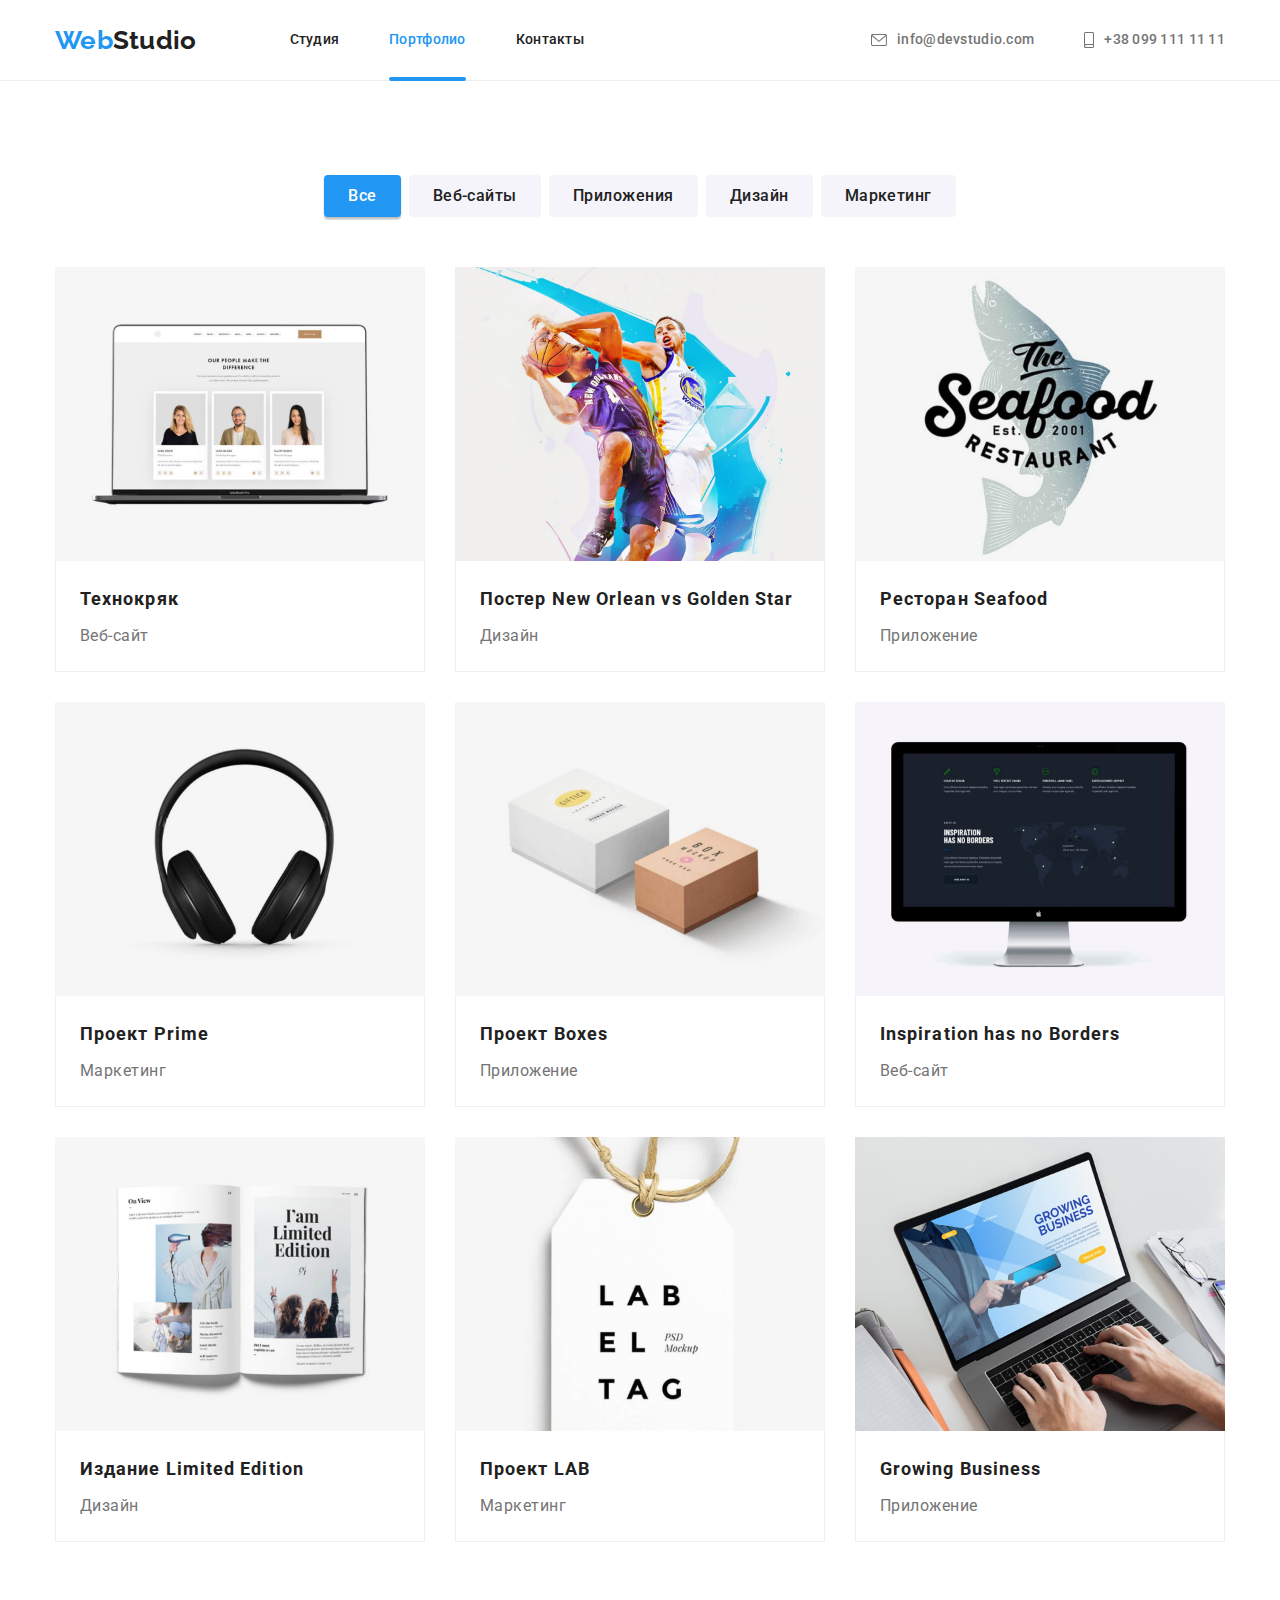
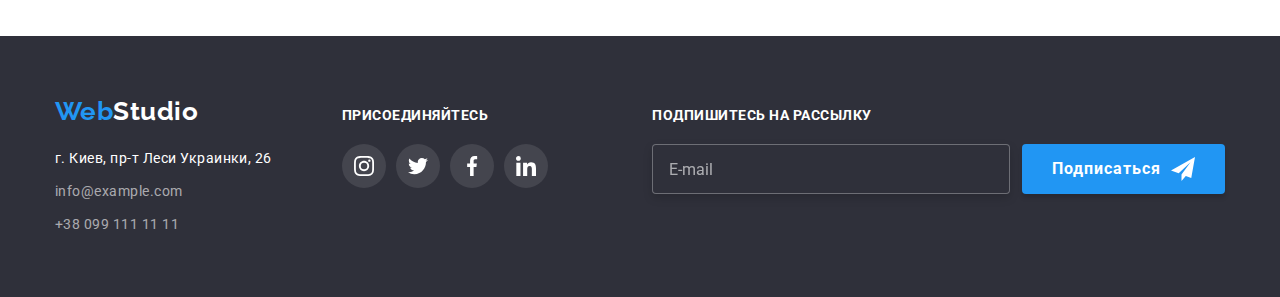
==== portfolio.html @ 2c654b38 "Initial commit" ====
<!DOCTYPE html>
<html lang="ru">

<head>
    <meta charset="UTF-8">
    <meta http-equiv="X-UA-Compatible" content="IE=edge">
    <meta name="viewport" content="width=device-width, initial-scale=1.0">
    <title>Портфолио</title>
    <link
        href="https://fonts.googleapis.com/css2?family=Raleway:wght@700&family=Roboto:wght@400;500;700;900&display=swap"
        rel="stylesheet">
    <link rel="stylesheet"
        href="https://cdnjs.cloudflare.com/ajax/libs/modern-normalize/1.1.0/modern-normalize.min.css">
    <link rel="stylesheet" href="./css/main.min.css" />
</head>

<body>

    <!-- HEADER -->

    <header class="page-header">
        <div class="container page-header__container">
            <nav class="main-nav">
                <a class="main-logo" href="./index.html"><span class="main-logo__web">Web</span>Studio</a>
                <ul class="main-nav__list">
                    <li class="main-nav__item"><a class="main-nav__link" href="./index.html">Студия</a></li>
                    <li class="main-nav__item"><a class="main-nav__link main-nav__link--current"
                            href="./portfolio.html">Портфолио</a></li>
                    <li class="main-nav__item"><a class="main-nav__link" href="">Контакты</a></li>
                </ul>
            </nav>
            <ul class="page-header__contact-list">
                <li class="page-header__contact-item"><a class="page-header__contact" href="mailto:info@devstudio.com">
                        <svg class="page-header__contact-icon" width="16" height="12">
                            <use href="./images/sprite.svg#icon-envelope"></use>

                        </svg>info@devstudio.com</a></li>
                <li class="page-header__contact-item"><a class="page-header__contact" href="tel:+380991111111">
                        <svg class="page-header__contact-icon" width="10" height="16">
                            <use href="./images/sprite.svg#icon-smartphone"></use>

                        </svg>+38 099 111 11 11</a></li>
            </ul>
        </div>
    </header>

    <!-- MAIN -->

    <main>

        <!-- SECTION PROJECTS -->

        <section class="section-projects">
            <div class="container">
                <h1 class="section-projects__title visually-hidden">Проекты</h1>
                <ul class="section-projects__filter">
                    <li class="section-projects__filter-item"><button class="button__filter button__filter--active"
                            type="button">Все</button></li>
                    <li class="section-projects__filter-item"><button class="button__filter"
                            type="button">Веб-сайты</button></li>
                    <li class="section-projects__filter-item"><button class="button__filter"
                            type="button">Приложения</button></li>
                    <li class="section-projects__filter-item"><button class="button__filter"
                            type="button">Дизайн</button></li>
                    <li class="section-projects__filter-item"><button class="button__filter"
                            type="button">Маркетинг</button></li>
                </ul>

                <ul class="section-projects__list">
                    <li class="section-projects__item">
                        <a class="section-projects__link" href="">
                            <div class="section-projects__image">
                                <img src="./images/poster1.jpg" alt="Технокряк" width="370">
                                <p class="section-projects__overlay">Ресурс предлагает комплексные предложения с разным
                                    уровнем
                                    функционала и
                                    сервисов.
                                    Все это позволит посетителю получить исчерпывающие сведения о компании или частном
                                    лице.
                                </p>
                            </div>
                            <div class="section-projects__product">
                                <h2 class="section-projects__subtitle">Технокряк</h2>
                                <p class="section-projects__text">Веб-сайт</p>
                            </div>
                        </a>

                    </li>
                    <li class="section-projects__item">
                        <a href="" class="section-projects__link">
                            <div class="section-projects__image">
                                <img src="./images/poster2.jpg" alt="Постер New Orlean vs Golden Star" width="370">
                                <p class="section-projects__overlay">Ресурс предлагает комплексные предложения с разным
                                    уровнем
                                    функционала и сервисов.
                                    Все это позволит посетителю получить исчерпывающие сведения о компании или частном
                                    лице.
                                </p>
                            </div>

                            <div class="section-projects__product">
                                <h2 class="section-projects__subtitle">Постер New Orlean vs Golden Star</h2>
                                <p class="section-projects__text">Дизайн</p>
                            </div>
                        </a>
                    </li>

                    <li class="section-projects__item">
                        <a href="" class="section-projects__link">
                            <div class="section-projects__image">
                                <img src="./images/poster3.jpg" alt="Ресторан Seafood" width="370">
                                <p class="section-projects__overlay">Ресурс предлагает комплексные предложения с разным
                                    уровнем
                                    функционала и
                                    сервисов.
                                    Все это позволит посетителю получить исчерпывающие сведения о компании или частном
                                    лице.
                                </p>
                            </div>
                            <div class="section-projects__product">
                                <h2 class="section-projects__subtitle">Ресторан Seafood</h2>
                                <p class="section-projects__text">Приложение</p>
                            </div>
                        </a>
                    </li>

                    <li class="section-projects__item">
                        <a href="" class="section-projects__link">
                            <div class="section-projects__image">
                                <img src="./images/poster4.jpg" alt="Проект Prime" width="370">
                                <p class="section-projects__overlay">Ресурс предлагает комплексные предложения с разным
                                    уровнем
                                    функционала и сервисов.
                                    Все это позволит посетителю получить исчерпывающие сведения о компании или частном
                                    лице.
                                </p>
                            </div>
                            <div class="section-projects__product">
                                <h2 class="section-projects__subtitle">Проект Prime</h2>
                                <p class="section-projects__text">Маркетинг</p>
                            </div>
                        </a>
                    </li>

                    <li class="section-projects__item">
                        <a href="" class="section-projects__link">
                            <div class="section-projects__image">
                                <img src="./images/poster5.jpg" alt="Проект Boxes" width="370">
                                <p class="section-projects__overlay">Ресурс предлагает комплексные предложения с разным
                                    уровнем
                                    функционала и сервисов.
                                    Все это позволит посетителю получить исчерпывающие сведения о компании или частном
                                    лице.
                                </p>
                            </div>
                            <div class="section-projects__product">
                                <h2 class="section-projects__subtitle">Проект Boxes</h2>
                                <p class="section-projects__text">Приложение</p>
                            </div>
                        </a>
                    </li>

                    <li class="section-projects__item">
                        <a href="" class="section-projects__link">
                            <div class="section-projects__image">
                                <img src="./images/poster6.jpg" alt="Inspiration has no Borders" width="370">
                                <p class="section-projects__overlay">Ресурс предлагает комплексные предложения с разным
                                    уровнем
                                    функционала и сервисов.
                                    Все это позволит посетителю получить исчерпывающие сведения о компании или частном
                                    лице.
                                </p>
                            </div>
                            <div class="section-projects__product">
                                <h2 class="section-projects__subtitle">Inspiration has no Borders</h2>
                                <p class="section-projects__text">Веб-сайт</p>
                            </div>
                        </a>
                    </li>

                    <li class="section-projects__item">
                        <a href="" class="section-projects__link">
                            <div class="section-projects__image">
                                <img src="./images/poster7.jpg" alt="Издание Limited Edition" width="370">
                                <p class="section-projects__overlay">Ресурс предлагает комплексные предложения с разным
                                    уровнем
                                    функционала и сервисов.
                                    Все это позволит посетителю получить исчерпывающие сведения о компании или частном
                                    лице.
                                </p>
                            </div>
                            <div class="section-projects__product">
                                <h2 class="section-projects__subtitle">Издание Limited Edition</h2>
                                <p class="section-projects__text">Дизайн</p>
                            </div>
                        </a>
                    </li>

                    <li class="section-projects__item">
                        <a href="" class="section-projects__link">
                            <div class="section-projects__image">
                                <img src="./images/poster8.jpg" alt="Проект LAB" width="370">
                                <p class="section-projects__overlay">Ресурс предлагает комплексные предложения с разным
                                    уровнем
                                    функционала и сервисов.
                                    Все это позволит посетителю получить исчерпывающие сведения о компании или частном
                                    лице.
                                </p>
                            </div>
                            <div class="section-projects__product">
                                <h2 class="section-projects__subtitle">Проект LAB</h2>
                                <p class="section-projects__text">Маркетинг</p>
                            </div>
                        </a>
                    </li>

                    <li class="section-projects__item">
                        <a href="" class="section-projects__link">
                            <div class="section-projects__image">
                                <img src="./images/poster9.jpg" alt="Growing Business" width="370">
                                <p class="section-projects__overlay">Ресурс предлагает комплексные предложения с разным
                                    уровнем
                                    функционала и сервисов.
                                    Все это позволит посетителю получить исчерпывающие сведения о компании или частном
                                    лице.
                                </p>
                            </div>
                            <div class="section-projects__product">
                                <h2 class="section-projects__subtitle">Growing Business</h2>
                                <p class="section-projects__text">Приложение</p>
                            </div>
                        </a>
                    </li>
                </ul>
            </div>
        </section>

    </main>

    <!-- footer -->

    <footer class="footer">
        <div class="container footer__container">
            <div class="footer__contact-group">
                <a class="main-logo main-logo--inverse" href="./index.html"><span
                        class="main-logo__web">Web</span>Studio</a>
                <address class="footer__contact-list">
                    <ul>
                        <li class="footer__contact-item"><a class="footer__address" href="https://bit.ly/3pXMvUd"
                                target="_blank" rel="noopener noreferrer">г. Киев,
                                пр-т Леси Украинки, 26</a></li>
                        <li class="footer__contact-item"><a class="footer__contact"
                                href="mailto:info@example.com">info@example.com</a> </li>
                        <li class="footer__contact-item"><a class="footer__contact" href="tel:+380991111111">+38 099 111
                                11 11</a></li>
                    </ul>
                </address>
            </div>

            <div class="social-group">
                <h3 class="social-group__title">присоединяйтесь</h3>
                <ul class="social-group__list">
                    <li class="social-group__item"><a class="social-group__link" href="">
                            <svg class="social-group__icon">
                                <use href="./images/sprite.svg#icon-instagram"></use>

                            </svg>
                        </a></li>
                    <li class="social-group__item"><a class="social-group__link" href="">
                            <svg class="social-group__icon">
                                <use href="./images/sprite.svg#icon-twitter"></use>

                            </svg>
                        </a></li>
                    <li class="social-group__item"><a class="social-group__link" href="">
                            <svg class="social-group__icon">
                                <use href="./images/sprite.svg#icon-facebook"></use>

                            </svg>
                        </a></li>
                    <li class="social-group__item"><a class="social-group__link" href="">
                            <svg class="social-group__icon">
                                <use href="./images/sprite.svg#icon-linkedin"></use>

                            </svg>
                        </a></li>
                </ul>
            </div>
            <div>
                <h2 class="footer-form__email-label">Подпишитесь на рассылку</h2>
                <form class="footer-form">

                    <label class="footer-form__email">

                        <input class="footer-form__input" type="email" name="footer-email" placeholder="E-mail">
                    </label>

                    <button class="button button__footer" type="submit">
                        Подписаться
                        <svg class="button__icon" width="24px" height="24px">
                            <use href="./images/sprite.svg#icon-send"></use>

                        </svg>
                    </button>

                </form>
            </div>
        </div>
    </footer>



</body>

</html>
---- css/main.min.css ----
:root{--primary-text-color: #757575;--title-text-color: #212121;--accent-color: #2196f3;--primary-white-color: #ffffff;--secondary-bg: #f5f4fa;--footer-bg: #2f303a;--icons-color: #afb1b8}.visually-hidden{position:absolute;width:1px;height:1px;margin:-1px;border:0;padding:0;white-space:nowrap;-webkit-clip-path:inset(100%);clip-path:inset(100%);clip:rect(0 0 0 0);overflow:hidden}html{-webkit-box-sizing:border-box;box-sizing:border-box}*,*::before,*::after{-webkit-box-sizing:inherit;box-sizing:inherit}body{margin:0;font-family:Roboto,sans-serif;color:var(--primary-text-color);background-color:var(--primary-white-color);letter-spacing:.03em}.main-logo{color:var(--title-text-color);text-decoration:none;font-family:Raleway,sans-serif;font-weight:700;font-size:26px;line-height:1.19}.button{border-radius:4px;border-color:rgba(0,0,0,0);padding:10px 32px;min-width:200px;height:50px;-webkit-box-shadow:0px 4px 4px rgba(0,0,0,.15);box-shadow:0px 4px 4px rgba(0,0,0,.15);color:var(--primary-white-color);background-color:var(--accent-color);font-family:inherit;font-weight:700;font-size:16px;line-height:1.88;-webkit-box-align:center;-ms-flex-align:center;align-items:center;text-align:center;letter-spacing:.06em;cursor:pointer;-webkit-transition-property:background-color;transition-property:background-color;-webkit-transition-duration:250ms;transition-duration:250ms;-webkit-transition-timing-function:cubic-bezier(0.4, 0, 0.2, 1);transition-timing-function:cubic-bezier(0.4, 0, 0.2, 1)}.button:hover,.button:focus{background-color:#188ce8}.social-group{margin-left:70px;margin-right:auto}.social-group__title{margin-top:0;margin-bottom:20px;font-weight:700;font-size:14px;line-height:1.14;text-transform:uppercase;color:var(--primary-white-color)}.social-group__list{display:-webkit-box;display:-ms-flexbox;display:flex;-webkit-box-pack:center;-ms-flex-pack:center;justify-content:center}.social-group__item:not(:last-child){margin-right:10px}.social-group__link{display:-webkit-box;display:-ms-flexbox;display:flex;-webkit-box-align:center;-ms-flex-align:center;align-items:center;-webkit-box-pack:center;-ms-flex-pack:center;justify-content:center;width:44px;height:44px;border-radius:50%;background:rgba(255,255,255,.1);-webkit-transition-property:background-color;transition-property:background-color;-webkit-transition-duration:250ms;transition-duration:250ms;-webkit-transition-timing-function:cubic-bezier(0.4, 0, 0.2, 1);transition-timing-function:cubic-bezier(0.4, 0, 0.2, 1)}.social-group__link:hover,.social-group__link:focus{background-color:var(--accent-color)}.social-group__icon{fill:var(--primary-white-color);width:20px;height:20px;-webkit-transition-property:fill;transition-property:fill;-webkit-transition-duration:250ms;transition-duration:250ms;-webkit-transition-timing-function:cubic-bezier(0.4, 0, 0.2, 1);transition-timing-function:cubic-bezier(0.4, 0, 0.2, 1)}.social-group__link:hover .social-group__icon,.social-group__link:focus .social-group__icon{fill:var(--primary-white-color)}h1,h2,h3,p{margin-bottom:0;margin-top:0}ul,li{padding:0;margin:0;list-style:none}a{text-decoration:none;color:inherit}img{display:block;margin-bottom:0}.container{width:1200px;padding-left:15px;padding-right:15px;margin-left:auto;margin-right:auto}.page-header__container{display:-webkit-box;display:-ms-flexbox;display:flex;-webkit-box-align:center;-ms-flex-align:center;align-items:center}.main-nav{display:-webkit-box;display:-ms-flexbox;display:flex;-webkit-box-align:center;-ms-flex-align:center;align-items:center}.page-header{font-weight:500;font-size:14px;line-height:1.14;letter-spacing:.02em;border-bottom:1px solid #eee}.main-nav__list{display:-webkit-box;display:-ms-flexbox;display:flex;margin-left:93px;gap:50px}.main-nav__link{color:var(--title-text-color);display:block;padding-top:32px;padding-bottom:32px;-webkit-transition-property:color;transition-property:color;-webkit-transition-duration:250ms;transition-duration:250ms;-webkit-transition-timing-function:cubic-bezier(0.4, 0, 0.2, 1);transition-timing-function:cubic-bezier(0.4, 0, 0.2, 1)}.main-nav__link:hover,.main-nav__link:focus,.main-nav__link--current,.page-header__contact:hover,.page-header__contact:focus,.footer__contact:hover,.footer__contact:focus,.main-logo__web{color:var(--accent-color)}.main-nav__link--current{position:relative}.main-nav__link--current::after{content:"";position:absolute;bottom:-1px;left:0;width:100%;height:4px;background:var(--accent-color);border-radius:2px}.page-header__contact-list{display:-webkit-box;display:-ms-flexbox;display:flex;margin-left:auto;gap:50px}.page-header__contact{display:-webkit-box;display:-ms-flexbox;display:flex;-webkit-box-align:center;-ms-flex-align:center;align-items:center;padding-top:32px;padding-bottom:32px;-webkit-transition-property:color;transition-property:color;-webkit-transition-duration:250ms;transition-duration:250ms;-webkit-transition-timing-function:cubic-bezier(0.4, 0, 0.2, 1);transition-timing-function:cubic-bezier(0.4, 0, 0.2, 1)}.page-header__contact-icon{fill:#757575;margin-right:10px;-webkit-transition-property:fill;transition-property:fill;-webkit-transition-duration:250ms;transition-duration:250ms;-webkit-transition-timing-function:cubic-bezier(0.4, 0, 0.2, 1);transition-timing-function:cubic-bezier(0.4, 0, 0.2, 1)}.page-header__contact:hover .page-header__contact-icon,.page-header__contact:focus .page-header__contact-icon{fill:var(--accent-color)}.section-hero{background-image:-webkit-gradient(linear, left top, right top, from(rgba(47, 48, 58, 0.4)), to(rgba(47, 48, 58, 0.4))),url(../images/hero.jpg);background-image:linear-gradient(to right, rgba(47, 48, 58, 0.4), rgba(47, 48, 58, 0.4)),url(../images/hero.jpg);background-repeat:no-repeat;background-position:center;margin-left:auto;margin-right:auto;max-width:1600px;height:600px;background-size:cover;background-color:var(--footer-bg);text-align:center;padding:200px 0}.section-hero__title{margin-top:0;margin-bottom:30px;color:#fff;font-weight:900;font-size:44px;line-height:1.36;letter-spacing:.06em;text-transform:uppercase}.section-advantage{padding-top:94px}.section-advantage__list{display:-webkit-box;display:-ms-flexbox;display:flex}.section-advantage__icon{width:70px;height:70px}.section-advantage__icon-box{display:-webkit-box;display:-ms-flexbox;display:flex;-webkit-box-align:center;-ms-flex-align:center;align-items:center;-webkit-box-pack:center;-ms-flex-pack:center;justify-content:center;height:120px;width:270px;margin-bottom:30px;background-color:var(--secondary-bg);border-radius:4px}.section-advantage__item:not(:last-child){margin-right:30px}.section-advantage__title,.section-work__title,.section-team__title,.section-clients__title,.section-projects__title{color:var(--title-text-color);font-weight:700;font-size:36px;line-height:1.17;text-align:center;margin-top:0;margin-bottom:50px}.section-advantage__subtitle{color:var(--title-text-color);font-weight:700;font-size:14px;line-height:1.14;text-transform:uppercase;margin-top:0;margin-bottom:10px}.section-advantage__text{font-size:14px;line-height:1.71}.section-work{padding:94px 0}.section-work__list{display:-webkit-box;display:-ms-flexbox;display:flex;gap:30px}.section-work__item{position:relative}.section-work__subtitle{position:absolute;bottom:0;display:-webkit-box;display:-ms-flexbox;display:flex;width:370px;-webkit-box-align:center;-ms-flex-align:center;align-items:center;-webkit-box-pack:center;-ms-flex-pack:center;justify-content:center;padding:27px 0;font-weight:700;font-size:14px;line-height:1.14;text-transform:uppercase;color:var(--primary-white-color);background:rgba(47,48,58,.8)}.section-team{background-color:var(--secondary-bg);padding:94px 0}.section-team__list{display:-webkit-box;display:-ms-flexbox;display:flex;gap:30px}.section-team__item{background-color:var(--primary-white-color);-webkit-box-shadow:0px 1px 3px rgba(0,0,0,.12),0px 1px 1px rgba(0,0,0,.14),0px 2px 1px rgba(0,0,0,.2);box-shadow:0px 1px 3px rgba(0,0,0,.12),0px 1px 1px rgba(0,0,0,.14),0px 2px 1px rgba(0,0,0,.2);border-radius:0px 0px 4px 4px;padding-bottom:30px}.section-team__name{color:var(--title-text-color);font-weight:500;font-size:16px;line-height:1.19;text-align:center;margin-top:30px;margin-bottom:10px}.section-team__speciality{font-size:16px;line-height:1.19;text-align:center;margin-bottom:16px}.social-group__icon--team{fill:var(--icons-color)}.section-clients{padding:94px 0}.section-clients__list{display:-webkit-box;display:-ms-flexbox;display:flex;gap:30px}.section-clients__logo{display:-webkit-box;display:-ms-flexbox;display:flex;-webkit-box-align:center;-ms-flex-align:center;align-items:center;-webkit-box-pack:center;-ms-flex-pack:center;justify-content:center;width:170px;height:92px;border:1px solid var(--icons-color);border-radius:4px;-webkit-transition-property:border;transition-property:border;-webkit-transition-duration:250ms;transition-duration:250ms;-webkit-transition-timing-function:cubic-bezier(0.4, 0, 0.2, 1);transition-timing-function:cubic-bezier(0.4, 0, 0.2, 1)}.section-clients__logo:hover,.section-clients__logo:focus{border:1px solid var(--accent-color)}.section-clients__logo-inside{fill:var(--icons-color);width:106px;height:60px;-webkit-transition-property:fill;transition-property:fill;-webkit-transition-duration:250ms;transition-duration:250ms;-webkit-transition-timing-function:cubic-bezier(0.4, 0, 0.2, 1);transition-timing-function:cubic-bezier(0.4, 0, 0.2, 1)}.section-clients__logo:hover .section-clients__logo-inside,.section-clients__logo:focus .section-clients__logo-inside{fill:var(--accent-color)}.section-projects{padding:94px 0}.button__filter{border-radius:4px;border-color:rgba(0,0,0,0);font-family:inherit;font-weight:500;font-size:16px;line-height:1.62;text-align:center;letter-spacing:.03em;cursor:pointer;color:var(--title-text-color);background-color:var(--secondary-bg);padding:6px 22px;-webkit-transition-property:background-color,color,-webkit-box-shadow;transition-property:background-color,color,-webkit-box-shadow;transition-property:background-color,color,box-shadow;transition-property:background-color,color,box-shadow,-webkit-box-shadow;-webkit-transition-duration:250ms;transition-duration:250ms;-webkit-transition-timing-function:cubic-bezier(0.4, 0, 0.2, 1);transition-timing-function:cubic-bezier(0.4, 0, 0.2, 1)}.button__filter:hover,.button__filter:focus,.button__filter--active{color:var(--primary-white-color);background-color:var(--accent-color);-webkit-box-shadow:0px 3px 1px rgba(0,0,0,.1),0px 1px 2px rgba(0,0,0,.08),0px 2px 2px rgba(0,0,0,.12);box-shadow:0px 3px 1px rgba(0,0,0,.1),0px 1px 2px rgba(0,0,0,.08),0px 2px 2px rgba(0,0,0,.12)}.section-projects__filter{display:-webkit-box;display:-ms-flexbox;display:flex;-webkit-box-pack:center;-ms-flex-pack:center;justify-content:center;margin-bottom:50px}.section-projects__filter-item:not(:last-child){margin-right:8px}.section-projects__list{display:-webkit-box;display:-ms-flexbox;display:flex;-ms-flex-wrap:wrap;flex-wrap:wrap}.section-projects__item:not(:nth-child(3n)){margin-right:30px}.section-projects__item:nth-child(-n+6){margin-bottom:30px}.section-projects__link{display:block;-webkit-transition-property:-webkit-box-shadow;transition-property:-webkit-box-shadow;transition-property:box-shadow;transition-property:box-shadow, -webkit-box-shadow;-webkit-transition-duration:250ms;transition-duration:250ms;-webkit-transition-timing-function:cubic-bezier(0.4, 0, 0.2, 1);transition-timing-function:cubic-bezier(0.4, 0, 0.2, 1)}.section-projects__link:hover,.section-projects__link:focus{-webkit-box-shadow:0px 1px 1px rgba(0,0,0,.12),0px 4px 4px rgba(0,0,0,.06),1px 4px 6px rgba(0,0,0,.16);box-shadow:0px 1px 1px rgba(0,0,0,.12),0px 4px 4px rgba(0,0,0,.06),1px 4px 6px rgba(0,0,0,.16)}.section-projects__image{position:relative;overflow:hidden;width:370px}.section-projects__subtitle{color:var(--title-text-color);font-weight:700;font-size:18px;line-height:2;letter-spacing:.06em;margin-top:0;margin-bottom:4px}.section-projects__text{font-size:16px;line-height:1.88}.section-projects__overlay{position:absolute;-webkit-transform:translatey(0);transform:translatey(0);-webkit-transition-property:-webkit-transform;transition-property:-webkit-transform;transition-property:transform;transition-property:transform, -webkit-transform;-webkit-transition-duration:250ms;transition-duration:250ms;-webkit-transition-timing-function:cubic-bezier(0.4, 0, 0.2, 1);transition-timing-function:cubic-bezier(0.4, 0, 0.2, 1);font-size:18px;line-height:1.56;padding:63px 24px;color:#fff;background:rgba(33,150,243,.9)}.section-projects__link:hover .section-projects__overlay,.section-projects__link:focus .section-projects__overlay{-webkit-transform:translatey(-100%);transform:translatey(-100%)}.section-projects__product{border-left:1px solid #eee;border-right:1px solid #eee;border-bottom:1px solid #eee;padding-left:24px;padding-right:24px;padding-top:20px;padding-bottom:20px}.footer{padding:60px 0;background-color:var(--footer-bg)}.footer__container{display:-webkit-box;display:-ms-flexbox;display:flex;-webkit-box-align:baseline;-ms-flex-align:baseline;align-items:baseline}.footer__contact-list{margin-top:20px;text-decoration:none;font-style:normal;text-decoration:inherit;font-size:14px;line-height:1.71}.footer__contact-item:not(:last-child){margin-bottom:9px}.main-logo--inverse{color:var(--primary-white-color);margin-bottom:20px}.footer__address{color:var(--primary-white-color);text-decoration:none}.footer__contact{color:rgba(255,255,255,.6);text-decoration:none;-webkit-transition-property:color;transition-property:color;-webkit-transition-duration:250ms;transition-duration:250ms;-webkit-transition-timing-function:cubic-bezier(0.4, 0, 0.2, 1);transition-timing-function:cubic-bezier(0.4, 0, 0.2, 1)}.footer-form{display:-webkit-box;display:-ms-flexbox;display:flex;-webkit-box-align:center;-ms-flex-align:center;align-items:center}.footer-form__email-label{margin-bottom:20px;font-weight:700;font-size:14px;line-height:1.14;text-transform:uppercase;color:var(--primary-white-color)}.footer-form__input{border:1px solid rgba(255,255,255,.3);-webkit-filter:drop-shadow(0px 4px 4px rgba(0, 0, 0, 0.15));filter:drop-shadow(0px 4px 4px rgba(0, 0, 0, 0.15));border-radius:4px;padding:15px 16px;min-width:358px;height:50px;background-color:var(--footer-bg);color:var(--primary-white-color)}.footer-form__input::-webkit-input-placeholder{font-size:16px;line-height:1.25;color:rgba(255,255,255,.6)}.footer-form__input::-moz-placeholder{font-size:16px;line-height:1.25;color:rgba(255,255,255,.6)}.footer-form__input:-ms-input-placeholder{font-size:16px;line-height:1.25;color:rgba(255,255,255,.6)}.footer-form__input::-ms-input-placeholder{font-size:16px;line-height:1.25;color:rgba(255,255,255,.6)}.footer-form__input::placeholder{font-size:16px;line-height:1.25;color:rgba(255,255,255,.6)}.button__footer{display:-webkit-box;display:-ms-flexbox;display:flex;margin-left:12px;padding:10px 28px}.button__icon{fill:var(--primary-white-color);margin-left:10px}.backdrop{position:fixed;top:0;left:0;background:rgba(0,0,0,.2);width:100%;height:100%;opacity:1;visibility:visible;-webkit-transition-property:opacity,visibility;transition-property:opacity,visibility;-webkit-transition-duration:250ms;transition-duration:250ms;-webkit-transition-timing-function:cubic-bezier(0.4, 0, 0.2, 1);transition-timing-function:cubic-bezier(0.4, 0, 0.2, 1)}.backdrop--is-hidden{opacity:0;pointer-events:none;visibility:hidden}.backdrop--is-hidden .modal{-webkit-transform:translate(-50%, 50%) scale(0.5);transform:translate(-50%, 50%) scale(0.5)}.modal{position:absolute;top:50%;left:50%;-webkit-transform:translate(-50%, -50%) scale(1);transform:translate(-50%, -50%) scale(1);padding:40px;background-color:var(--primary-white-color);-webkit-box-shadow:0px 1px 3px rgba(0,0,0,.12),0px 1px 1px rgba(0,0,0,.14),0px 2px 1px rgba(0,0,0,.2);box-shadow:0px 1px 3px rgba(0,0,0,.12),0px 1px 1px rgba(0,0,0,.14),0px 2px 1px rgba(0,0,0,.2);border-radius:4px;-webkit-transition-property:-webkit-transform;transition-property:-webkit-transform;transition-property:transform;transition-property:transform, -webkit-transform;-webkit-transition-duration:250ms;transition-duration:250ms;-webkit-transition-timing-function:cubic-bezier(0.4, 0, 0.2, 1);transition-timing-function:cubic-bezier(0.4, 0, 0.2, 1)}.modal__button{position:absolute;top:8px;right:8px;display:-webkit-box;display:-ms-flexbox;display:flex;-webkit-box-align:center;-ms-flex-align:center;align-items:center;-webkit-box-pack:center;-ms-flex-pack:center;justify-content:center;background-color:var(--primary-white-color);width:30px;height:30px;border-radius:50%;padding:0px;border:1px solid rgba(0,0,0,.1);cursor:pointer}.modal__button:hover .modal__button-icon{fill:var(--accent-color)}.modal__form{display:-webkit-box;display:-ms-flexbox;display:flex;-webkit-box-orient:vertical;-webkit-box-direction:normal;-ms-flex-direction:column;flex-direction:column;-webkit-box-align:center;-ms-flex-align:center;align-items:center}.modal__title{margin-bottom:12px;font-weight:700;font-size:20px;line-height:1.15;text-align:center;color:var(--title-text-color)}.modal__label{display:-webkit-box;display:-ms-flexbox;display:flex;-webkit-box-orient:vertical;-webkit-box-direction:normal;-ms-flex-direction:column;flex-direction:column;margin-bottom:10px;width:100%}.modal__input-field{position:relative;display:-webkit-box;display:-ms-flexbox;display:flex;-webkit-box-orient:vertical;-webkit-box-direction:normal;-ms-flex-direction:column;flex-direction:column}.modal__name{margin-bottom:4px;font-size:12px;line-height:1.17;letter-spacing:.01em}.modal__icon{position:absolute;left:12px;top:50%;-webkit-transform:translateY(-50%);transform:translateY(-50%);width:18px;height:18px;fill:#212121;-webkit-transition-property:fill;transition-property:fill;-webkit-transition-duration:250ms;transition-duration:250ms;-webkit-transition-timing-function:cubic-bezier(0.4, 0, 0.2, 1);transition-timing-function:cubic-bezier(0.4, 0, 0.2, 1)}.modal__input:focus+.modal__icon{fill:var(--accent-color)}.modal__input{border:1px solid rgba(33,33,33,.2);border-radius:4px;margin:0;padding:11px 12px 11px 42px;color:var(--title-text-color);-webkit-transition-property:border-color;transition-property:border-color;-webkit-transition-duration:250ms;transition-duration:250ms;-webkit-transition-timing-function:cubic-bezier(0.4, 0, 0.2, 1);transition-timing-function:cubic-bezier(0.4, 0, 0.2, 1)}.modal__input:focus{outline:none;border-color:var(--accent-color)}.modal__label--margin{margin-bottom:20px}.modal__comment{resize:none;border:1px solid rgba(33,33,33,.2);border-radius:4px;min-height:120px;margin:0;padding:12px 16px;-webkit-transition-property:border-color;transition-property:border-color;-webkit-transition-duration:250ms;transition-duration:250ms;-webkit-transition-timing-function:cubic-bezier(0.4, 0, 0.2, 1);transition-timing-function:cubic-bezier(0.4, 0, 0.2, 1)}.modal__comment:focus{outline:none;border-color:var(--accent-color)}.modal__comment::-webkit-input-placeholder{font-size:14px;line-height:1.14;letter-spacing:.01em;color:rgba(117,117,117,.5)}.modal__comment::-moz-placeholder{font-size:14px;line-height:1.14;letter-spacing:.01em;color:rgba(117,117,117,.5)}.modal__comment:-ms-input-placeholder{font-size:14px;line-height:1.14;letter-spacing:.01em;color:rgba(117,117,117,.5)}.modal__comment::-ms-input-placeholder{font-size:14px;line-height:1.14;letter-spacing:.01em;color:rgba(117,117,117,.5)}.modal__comment::placeholder{font-size:14px;line-height:1.14;letter-spacing:.01em;color:rgba(117,117,117,.5)}.modal__checkbox{position:relative;display:-webkit-box;display:-ms-flexbox;display:flex;margin-bottom:30px;-webkit-box-align:center;-ms-flex-align:center;align-items:center;-webkit-box-pack:center;-ms-flex-pack:center;justify-content:center}.modal__checkbox-input{-webkit-appearance:none;-moz-appearance:none;appearance:none;position:absolute}.modal__checkbox-icon{display:inline-block;margin-right:7px;width:16px;height:15px}.modal__checkbox-icon--on{fill:var(--accent-color);position:absolute;left:0;opacity:0;-webkit-transition-property:opacity;transition-property:opacity;-webkit-transition-duration:250ms;transition-duration:250ms;-webkit-transition-timing-function:cubic-bezier(0.4, 0, 0.2, 1);transition-timing-function:cubic-bezier(0.4, 0, 0.2, 1)}.modal__checkbox-input:checked~.modal__checkbox-icon--on{opacity:1}.modal__checkbox-label{font-size:14px;line-height:1.71}.modal__agreement-link{color:var(--accent-color)}.button__form{padding:10px 55px;width:200px}/*# sourceMappingURL=main.min.css.map */
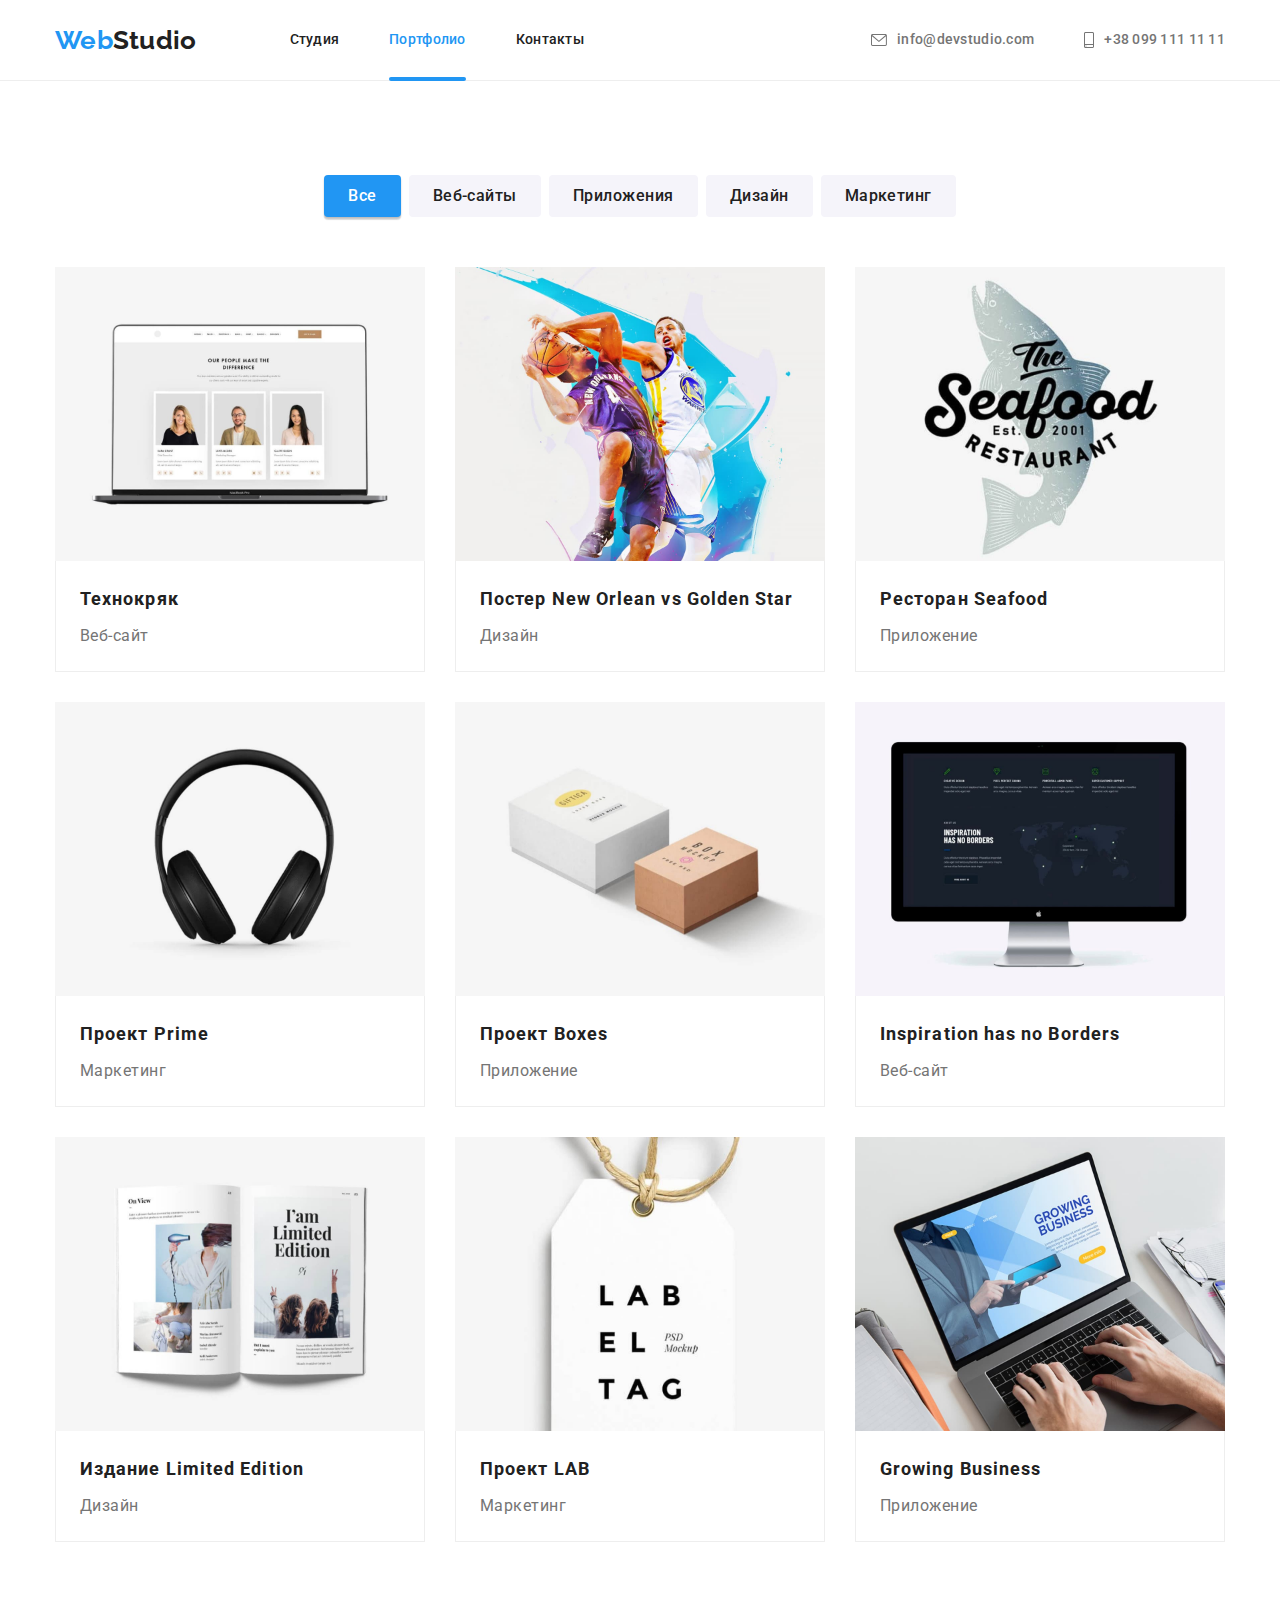
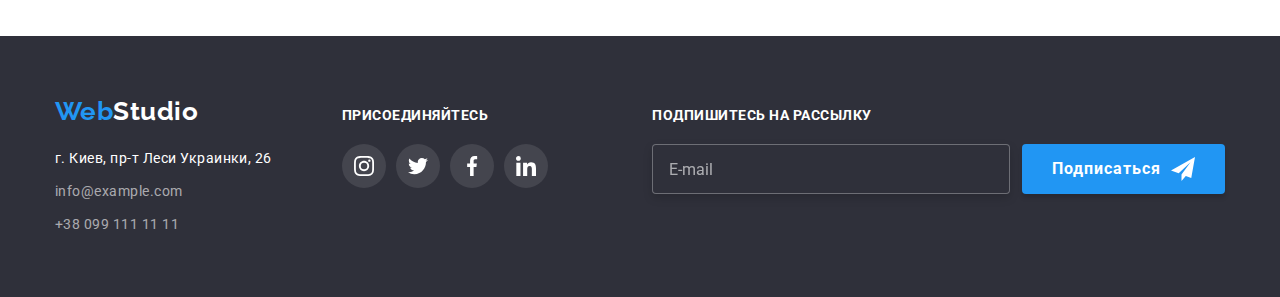
==== commit 58bee406: "замінює width на flex-basis" ====
--- a/portfolio.html
+++ b/portfolio.html
@@ -1,315 +1,328 @@
 <!DOCTYPE html>
 <html lang="ru">
-
-<head>
-    <meta charset="UTF-8">
-    <meta http-equiv="X-UA-Compatible" content="IE=edge">
-    <meta name="viewport" content="width=device-width, initial-scale=1.0">
+  <head>
+    <meta charset="UTF-8" />
+    <meta http-equiv="X-UA-Compatible" content="IE=edge" />
+    <meta name="viewport" content="width=device-width, initial-scale=1.0" />
     <title>Портфолио</title>
     <link
-        href="https://fonts.googleapis.com/css2?family=Raleway:wght@700&family=Roboto:wght@400;500;700;900&display=swap"
-        rel="stylesheet">
-    <link rel="stylesheet"
-        href="https://cdnjs.cloudflare.com/ajax/libs/modern-normalize/1.1.0/modern-normalize.min.css">
+      href="https://fonts.googleapis.com/css2?family=Raleway:wght@700&family=Roboto:wght@400;500;700;900&display=swap"
+      rel="stylesheet"
+    />
+    <link
+      rel="stylesheet"
+      href="https://cdnjs.cloudflare.com/ajax/libs/modern-normalize/1.1.0/modern-normalize.min.css"
+    />
     <link rel="stylesheet" href="./css/main.min.css" />
-</head>
-
-<body>
-
+  </head>
+
+  <body>
     <!-- HEADER -->
 
     <header class="page-header">
-        <div class="container page-header__container">
-            <nav class="main-nav">
-                <a class="main-logo" href="./index.html"><span class="main-logo__web">Web</span>Studio</a>
-                <ul class="main-nav__list">
-                    <li class="main-nav__item"><a class="main-nav__link" href="./index.html">Студия</a></li>
-                    <li class="main-nav__item"><a class="main-nav__link main-nav__link--current"
-                            href="./portfolio.html">Портфолио</a></li>
-                    <li class="main-nav__item"><a class="main-nav__link" href="">Контакты</a></li>
-                </ul>
-            </nav>
-            <ul class="page-header__contact-list">
-                <li class="page-header__contact-item"><a class="page-header__contact" href="mailto:info@devstudio.com">
-                        <svg class="page-header__contact-icon" width="16" height="12">
-                            <use href="./images/sprite.svg#icon-envelope"></use>
-
-                        </svg>info@devstudio.com</a></li>
-                <li class="page-header__contact-item"><a class="page-header__contact" href="tel:+380991111111">
-                        <svg class="page-header__contact-icon" width="10" height="16">
-                            <use href="./images/sprite.svg#icon-smartphone"></use>
-
-                        </svg>+38 099 111 11 11</a></li>
+      <div class="container page-header__container">
+        <nav class="main-nav">
+          <a class="main-logo" href="./index.html"><span class="main-logo__web">Web</span>Studio</a>
+          <ul class="main-nav__list">
+            <li class="main-nav__item"><a class="main-nav__link" href="./index.html">Студия</a></li>
+            <li class="main-nav__item">
+              <a class="main-nav__link main-nav__link--current" href="./portfolio.html"
+                >Портфолио</a
+              >
+            </li>
+            <li class="main-nav__item"><a class="main-nav__link" href="">Контакты</a></li>
+          </ul>
+        </nav>
+        <ul class="page-header__contact-list">
+          <li class="page-header__contact-item">
+            <a class="page-header__contact" href="mailto:info@devstudio.com">
+              <svg class="page-header__contact-icon" width="16" height="12">
+                <use href="./images/sprite.svg#icon-envelope"></use></svg
+              >info@devstudio.com</a
+            >
+          </li>
+          <li class="page-header__contact-item">
+            <a class="page-header__contact" href="tel:+380991111111">
+              <svg class="page-header__contact-icon" width="10" height="16">
+                <use href="./images/sprite.svg#icon-smartphone"></use></svg
+              >+38 099 111 11 11</a
+            >
+          </li>
+        </ul>
+      </div>
+    </header>
+
+    <!-- MAIN -->
+
+    <main>
+      <!-- SECTION PROJECTS -->
+
+      <section class="section-projects">
+        <div class="container">
+          <h1 class="section-projects__title visually-hidden">Проекты</h1>
+          <ul class="section-projects__filter">
+            <li class="section-projects__filter-item">
+              <button class="button__filter button__filter--active" type="button">Все</button>
+            </li>
+            <li class="section-projects__filter-item">
+              <button class="button__filter" type="button">Веб-сайты</button>
+            </li>
+            <li class="section-projects__filter-item">
+              <button class="button__filter" type="button">Приложения</button>
+            </li>
+            <li class="section-projects__filter-item">
+              <button class="button__filter" type="button">Дизайн</button>
+            </li>
+            <li class="section-projects__filter-item">
+              <button class="button__filter" type="button">Маркетинг</button>
+            </li>
+          </ul>
+
+          <ul class="section-projects__list">
+            <li class="section-projects__item">
+              <a class="section-projects__link" href="">
+                <div class="section-projects__image">
+                  <img src="./images/poster1.jpg" alt="Технокряк" width="370" />
+                  <p class="section-projects__overlay">
+                    Ресурс предлагает комплексные предложения с разным уровнем функционала и
+                    сервисов. Все это позволит посетителю получить исчерпывающие сведения о компании
+                    или частном лице.
+                  </p>
+                </div>
+                <div class="section-projects__product">
+                  <h2 class="section-projects__subtitle">Технокряк</h2>
+                  <p class="section-projects__text">Веб-сайт</p>
+                </div>
+              </a>
+            </li>
+            <li class="section-projects__item">
+              <a href="" class="section-projects__link">
+                <div class="section-projects__image">
+                  <img
+                    src="./images/poster2.jpg"
+                    alt="Постер New Orlean vs Golden Star"
+                    width="370"
+                  />
+                  <p class="section-projects__overlay">
+                    Ресурс предлагает комплексные предложения с разным уровнем функционала и
+                    сервисов. Все это позволит посетителю получить исчерпывающие сведения о компании
+                    или частном лице.
+                  </p>
+                </div>
+
+                <div class="section-projects__product">
+                  <h2 class="section-projects__subtitle">Постер New Orlean vs Golden Star</h2>
+                  <p class="section-projects__text">Дизайн</p>
+                </div>
+              </a>
+            </li>
+
+            <li class="section-projects__item">
+              <a href="" class="section-projects__link">
+                <div class="section-projects__image">
+                  <img src="./images/poster3.jpg" alt="Ресторан Seafood" width="370" />
+                  <p class="section-projects__overlay">
+                    Ресурс предлагает комплексные предложения с разным уровнем функционала и
+                    сервисов. Все это позволит посетителю получить исчерпывающие сведения о компании
+                    или частном лице.
+                  </p>
+                </div>
+                <div class="section-projects__product">
+                  <h2 class="section-projects__subtitle">Ресторан Seafood</h2>
+                  <p class="section-projects__text">Приложение</p>
+                </div>
+              </a>
+            </li>
+
+            <li class="section-projects__item">
+              <a href="" class="section-projects__link">
+                <div class="section-projects__image">
+                  <img src="./images/poster4.jpg" alt="Проект Prime" width="370" />
+                  <p class="section-projects__overlay">
+                    Ресурс предлагает комплексные предложения с разным уровнем функционала и
+                    сервисов. Все это позволит посетителю получить исчерпывающие сведения о компании
+                    или частном лице.
+                  </p>
+                </div>
+                <div class="section-projects__product">
+                  <h2 class="section-projects__subtitle">Проект Prime</h2>
+                  <p class="section-projects__text">Маркетинг</p>
+                </div>
+              </a>
+            </li>
+
+            <li class="section-projects__item">
+              <a href="" class="section-projects__link">
+                <div class="section-projects__image">
+                  <img src="./images/poster5.jpg" alt="Проект Boxes" width="370" />
+                  <p class="section-projects__overlay">
+                    Ресурс предлагает комплексные предложения с разным уровнем функционала и
+                    сервисов. Все это позволит посетителю получить исчерпывающие сведения о компании
+                    или частном лице.
+                  </p>
+                </div>
+                <div class="section-projects__product">
+                  <h2 class="section-projects__subtitle">Проект Boxes</h2>
+                  <p class="section-projects__text">Приложение</p>
+                </div>
+              </a>
+            </li>
+
+            <li class="section-projects__item">
+              <a href="" class="section-projects__link">
+                <div class="section-projects__image">
+                  <img src="./images/poster6.jpg" alt="Inspiration has no Borders" width="370" />
+                  <p class="section-projects__overlay">
+                    Ресурс предлагает комплексные предложения с разным уровнем функционала и
+                    сервисов. Все это позволит посетителю получить исчерпывающие сведения о компании
+                    или частном лице.
+                  </p>
+                </div>
+                <div class="section-projects__product">
+                  <h2 class="section-projects__subtitle">Inspiration has no Borders</h2>
+                  <p class="section-projects__text">Веб-сайт</p>
+                </div>
+              </a>
+            </li>
+
+            <li class="section-projects__item">
+              <a href="" class="section-projects__link">
+                <div class="section-projects__image">
+                  <img src="./images/poster7.jpg" alt="Издание Limited Edition" width="370" />
+                  <p class="section-projects__overlay">
+                    Ресурс предлагает комплексные предложения с разным уровнем функционала и
+                    сервисов. Все это позволит посетителю получить исчерпывающие сведения о компании
+                    или частном лице.
+                  </p>
+                </div>
+                <div class="section-projects__product">
+                  <h2 class="section-projects__subtitle">Издание Limited Edition</h2>
+                  <p class="section-projects__text">Дизайн</p>
+                </div>
+              </a>
+            </li>
+
+            <li class="section-projects__item">
+              <a href="" class="section-projects__link">
+                <div class="section-projects__image">
+                  <img src="./images/poster8.jpg" alt="Проект LAB" width="370" />
+                  <p class="section-projects__overlay">
+                    Ресурс предлагает комплексные предложения с разным уровнем функционала и
+                    сервисов. Все это позволит посетителю получить исчерпывающие сведения о компании
+                    или частном лице.
+                  </p>
+                </div>
+                <div class="section-projects__product">
+                  <h2 class="section-projects__subtitle">Проект LAB</h2>
+                  <p class="section-projects__text">Маркетинг</p>
+                </div>
+              </a>
+            </li>
+
+            <li class="section-projects__item">
+              <a href="" class="section-projects__link">
+                <div class="section-projects__image">
+                  <img src="./images/poster9.jpg" alt="Growing Business" width="370" />
+                  <p class="section-projects__overlay">
+                    Ресурс предлагает комплексные предложения с разным уровнем функционала и
+                    сервисов. Все это позволит посетителю получить исчерпывающие сведения о компании
+                    или частном лице.
+                  </p>
+                </div>
+                <div class="section-projects__product">
+                  <h2 class="section-projects__subtitle">Growing Business</h2>
+                  <p class="section-projects__text">Приложение</p>
+                </div>
+              </a>
+            </li>
+          </ul>
+        </div>
+      </section>
+    </main>
+
+    <!-- footer -->
+
+    <footer class="footer">
+      <div class="container footer__container">
+        <div class="footer__contact-group">
+          <a class="main-logo main-logo--inverse" href="./index.html"
+            ><span class="main-logo__web">Web</span>Studio</a
+          >
+          <address class="footer__contact-list">
+            <ul>
+              <li class="footer__contact-item">
+                <a
+                  class="footer__address"
+                  href="https://bit.ly/3pXMvUd"
+                  target="_blank"
+                  rel="noopener noreferrer"
+                  >г. Киев, пр-т Леси Украинки, 26</a
+                >
+              </li>
+              <li class="footer__contact-item">
+                <a class="footer__contact" href="mailto:info@example.com">info@example.com</a>
+              </li>
+              <li class="footer__contact-item">
+                <a class="footer__contact" href="tel:+380991111111">+38 099 111 11 11</a>
+              </li>
             </ul>
+          </address>
         </div>
-    </header>
-
-    <!-- MAIN -->
-
-    <main>
-
-        <!-- SECTION PROJECTS -->
-
-        <section class="section-projects">
-            <div class="container">
-                <h1 class="section-projects__title visually-hidden">Проекты</h1>
-                <ul class="section-projects__filter">
-                    <li class="section-projects__filter-item"><button class="button__filter button__filter--active"
-                            type="button">Все</button></li>
-                    <li class="section-projects__filter-item"><button class="button__filter"
-                            type="button">Веб-сайты</button></li>
-                    <li class="section-projects__filter-item"><button class="button__filter"
-                            type="button">Приложения</button></li>
-                    <li class="section-projects__filter-item"><button class="button__filter"
-                            type="button">Дизайн</button></li>
-                    <li class="section-projects__filter-item"><button class="button__filter"
-                            type="button">Маркетинг</button></li>
-                </ul>
-
-                <ul class="section-projects__list">
-                    <li class="section-projects__item">
-                        <a class="section-projects__link" href="">
-                            <div class="section-projects__image">
-                                <img src="./images/poster1.jpg" alt="Технокряк" width="370">
-                                <p class="section-projects__overlay">Ресурс предлагает комплексные предложения с разным
-                                    уровнем
-                                    функционала и
-                                    сервисов.
-                                    Все это позволит посетителю получить исчерпывающие сведения о компании или частном
-                                    лице.
-                                </p>
-                            </div>
-                            <div class="section-projects__product">
-                                <h2 class="section-projects__subtitle">Технокряк</h2>
-                                <p class="section-projects__text">Веб-сайт</p>
-                            </div>
-                        </a>
-
-                    </li>
-                    <li class="section-projects__item">
-                        <a href="" class="section-projects__link">
-                            <div class="section-projects__image">
-                                <img src="./images/poster2.jpg" alt="Постер New Orlean vs Golden Star" width="370">
-                                <p class="section-projects__overlay">Ресурс предлагает комплексные предложения с разным
-                                    уровнем
-                                    функционала и сервисов.
-                                    Все это позволит посетителю получить исчерпывающие сведения о компании или частном
-                                    лице.
-                                </p>
-                            </div>
-
-                            <div class="section-projects__product">
-                                <h2 class="section-projects__subtitle">Постер New Orlean vs Golden Star</h2>
-                                <p class="section-projects__text">Дизайн</p>
-                            </div>
-                        </a>
-                    </li>
-
-                    <li class="section-projects__item">
-                        <a href="" class="section-projects__link">
-                            <div class="section-projects__image">
-                                <img src="./images/poster3.jpg" alt="Ресторан Seafood" width="370">
-                                <p class="section-projects__overlay">Ресурс предлагает комплексные предложения с разным
-                                    уровнем
-                                    функционала и
-                                    сервисов.
-                                    Все это позволит посетителю получить исчерпывающие сведения о компании или частном
-                                    лице.
-                                </p>
-                            </div>
-                            <div class="section-projects__product">
-                                <h2 class="section-projects__subtitle">Ресторан Seafood</h2>
-                                <p class="section-projects__text">Приложение</p>
-                            </div>
-                        </a>
-                    </li>
-
-                    <li class="section-projects__item">
-                        <a href="" class="section-projects__link">
-                            <div class="section-projects__image">
-                                <img src="./images/poster4.jpg" alt="Проект Prime" width="370">
-                                <p class="section-projects__overlay">Ресурс предлагает комплексные предложения с разным
-                                    уровнем
-                                    функционала и сервисов.
-                                    Все это позволит посетителю получить исчерпывающие сведения о компании или частном
-                                    лице.
-                                </p>
-                            </div>
-                            <div class="section-projects__product">
-                                <h2 class="section-projects__subtitle">Проект Prime</h2>
-                                <p class="section-projects__text">Маркетинг</p>
-                            </div>
-                        </a>
-                    </li>
-
-                    <li class="section-projects__item">
-                        <a href="" class="section-projects__link">
-                            <div class="section-projects__image">
-                                <img src="./images/poster5.jpg" alt="Проект Boxes" width="370">
-                                <p class="section-projects__overlay">Ресурс предлагает комплексные предложения с разным
-                                    уровнем
-                                    функционала и сервисов.
-                                    Все это позволит посетителю получить исчерпывающие сведения о компании или частном
-                                    лице.
-                                </p>
-                            </div>
-                            <div class="section-projects__product">
-                                <h2 class="section-projects__subtitle">Проект Boxes</h2>
-                                <p class="section-projects__text">Приложение</p>
-                            </div>
-                        </a>
-                    </li>
-
-                    <li class="section-projects__item">
-                        <a href="" class="section-projects__link">
-                            <div class="section-projects__image">
-                                <img src="./images/poster6.jpg" alt="Inspiration has no Borders" width="370">
-                                <p class="section-projects__overlay">Ресурс предлагает комплексные предложения с разным
-                                    уровнем
-                                    функционала и сервисов.
-                                    Все это позволит посетителю получить исчерпывающие сведения о компании или частном
-                                    лице.
-                                </p>
-                            </div>
-                            <div class="section-projects__product">
-                                <h2 class="section-projects__subtitle">Inspiration has no Borders</h2>
-                                <p class="section-projects__text">Веб-сайт</p>
-                            </div>
-                        </a>
-                    </li>
-
-                    <li class="section-projects__item">
-                        <a href="" class="section-projects__link">
-                            <div class="section-projects__image">
-                                <img src="./images/poster7.jpg" alt="Издание Limited Edition" width="370">
-                                <p class="section-projects__overlay">Ресурс предлагает комплексные предложения с разным
-                                    уровнем
-                                    функционала и сервисов.
-                                    Все это позволит посетителю получить исчерпывающие сведения о компании или частном
-                                    лице.
-                                </p>
-                            </div>
-                            <div class="section-projects__product">
-                                <h2 class="section-projects__subtitle">Издание Limited Edition</h2>
-                                <p class="section-projects__text">Дизайн</p>
-                            </div>
-                        </a>
-                    </li>
-
-                    <li class="section-projects__item">
-                        <a href="" class="section-projects__link">
-                            <div class="section-projects__image">
-                                <img src="./images/poster8.jpg" alt="Проект LAB" width="370">
-                                <p class="section-projects__overlay">Ресурс предлагает комплексные предложения с разным
-                                    уровнем
-                                    функционала и сервисов.
-                                    Все это позволит посетителю получить исчерпывающие сведения о компании или частном
-                                    лице.
-                                </p>
-                            </div>
-                            <div class="section-projects__product">
-                                <h2 class="section-projects__subtitle">Проект LAB</h2>
-                                <p class="section-projects__text">Маркетинг</p>
-                            </div>
-                        </a>
-                    </li>
-
-                    <li class="section-projects__item">
-                        <a href="" class="section-projects__link">
-                            <div class="section-projects__image">
-                                <img src="./images/poster9.jpg" alt="Growing Business" width="370">
-                                <p class="section-projects__overlay">Ресурс предлагает комплексные предложения с разным
-                                    уровнем
-                                    функционала и сервисов.
-                                    Все это позволит посетителю получить исчерпывающие сведения о компании или частном
-                                    лице.
-                                </p>
-                            </div>
-                            <div class="section-projects__product">
-                                <h2 class="section-projects__subtitle">Growing Business</h2>
-                                <p class="section-projects__text">Приложение</p>
-                            </div>
-                        </a>
-                    </li>
-                </ul>
-            </div>
-        </section>
-
-    </main>
-
-    <!-- footer -->
-
-    <footer class="footer">
-        <div class="container footer__container">
-            <div class="footer__contact-group">
-                <a class="main-logo main-logo--inverse" href="./index.html"><span
-                        class="main-logo__web">Web</span>Studio</a>
-                <address class="footer__contact-list">
-                    <ul>
-                        <li class="footer__contact-item"><a class="footer__address" href="https://bit.ly/3pXMvUd"
-                                target="_blank" rel="noopener noreferrer">г. Киев,
-                                пр-т Леси Украинки, 26</a></li>
-                        <li class="footer__contact-item"><a class="footer__contact"
-                                href="mailto:info@example.com">info@example.com</a> </li>
-                        <li class="footer__contact-item"><a class="footer__contact" href="tel:+380991111111">+38 099 111
-                                11 11</a></li>
-                    </ul>
-                </address>
-            </div>
-
-            <div class="social-group">
-                <h3 class="social-group__title">присоединяйтесь</h3>
-                <ul class="social-group__list">
-                    <li class="social-group__item"><a class="social-group__link" href="">
-                            <svg class="social-group__icon">
-                                <use href="./images/sprite.svg#icon-instagram"></use>
-
-                            </svg>
-                        </a></li>
-                    <li class="social-group__item"><a class="social-group__link" href="">
-                            <svg class="social-group__icon">
-                                <use href="./images/sprite.svg#icon-twitter"></use>
-
-                            </svg>
-                        </a></li>
-                    <li class="social-group__item"><a class="social-group__link" href="">
-                            <svg class="social-group__icon">
-                                <use href="./images/sprite.svg#icon-facebook"></use>
-
-                            </svg>
-                        </a></li>
-                    <li class="social-group__item"><a class="social-group__link" href="">
-                            <svg class="social-group__icon">
-                                <use href="./images/sprite.svg#icon-linkedin"></use>
-
-                            </svg>
-                        </a></li>
-                </ul>
-            </div>
-            <div>
-                <h2 class="footer-form__email-label">Подпишитесь на рассылку</h2>
-                <form class="footer-form">
-
-                    <label class="footer-form__email">
-
-                        <input class="footer-form__input" type="email" name="footer-email" placeholder="E-mail">
-                    </label>
-
-                    <button class="button button__footer" type="submit">
-                        Подписаться
-                        <svg class="button__icon" width="24px" height="24px">
-                            <use href="./images/sprite.svg#icon-send"></use>
-
-                        </svg>
-                    </button>
-
-                </form>
-            </div>
+
+        <div class="social-group">
+          <h3 class="social-group__title">присоединяйтесь</h3>
+          <ul class="social-group__list">
+            <li class="social-group__item">
+              <a class="social-group__link" href="">
+                <svg class="social-group__icon">
+                  <use href="./images/sprite.svg#icon-instagram"></use>
+                </svg>
+              </a>
+            </li>
+            <li class="social-group__item">
+              <a class="social-group__link" href="">
+                <svg class="social-group__icon">
+                  <use href="./images/sprite.svg#icon-twitter"></use>
+                </svg>
+              </a>
+            </li>
+            <li class="social-group__item">
+              <a class="social-group__link" href="">
+                <svg class="social-group__icon">
+                  <use href="./images/sprite.svg#icon-facebook"></use>
+                </svg>
+              </a>
+            </li>
+            <li class="social-group__item">
+              <a class="social-group__link" href="">
+                <svg class="social-group__icon">
+                  <use href="./images/sprite.svg#icon-linkedin"></use>
+                </svg>
+              </a>
+            </li>
+          </ul>
         </div>
+        <div>
+          <h2 class="footer-form__email-label">Подпишитесь на рассылку</h2>
+          <form class="footer-form">
+            <label class="footer-form__email">
+              <input
+                class="footer-form__input"
+                type="email"
+                name="footer-email"
+                placeholder="E-mail"
+              />
+            </label>
+
+            <button class="button button__footer" type="submit">
+              Подписаться
+              <svg class="button__icon" width="24px" height="24px">
+                <use href="./images/sprite.svg#icon-send"></use>
+              </svg>
+            </button>
+          </form>
+        </div>
+      </div>
     </footer>
-
-
-
-</body>
-
-</html>+  </body>
+</html>
--- a/css/main.min.css
+++ b/css/main.min.css
@@ -1 +1 @@
-:root{--primary-text-color: #757575;--title-text-color: #212121;--accent-color: #2196f3;--primary-white-color: #ffffff;--secondary-bg: #f5f4fa;--footer-bg: #2f303a;--icons-color: #afb1b8}.visually-hidden{position:absolute;width:1px;height:1px;margin:-1px;border:0;padding:0;white-space:nowrap;-webkit-clip-path:inset(100%);clip-path:inset(100%);clip:rect(0 0 0 0);overflow:hidden}html{-webkit-box-sizing:border-box;box-sizing:border-box}*,*::before,*::after{-webkit-box-sizing:inherit;box-sizing:inherit}body{margin:0;font-family:Roboto,sans-serif;color:var(--primary-text-color);background-color:var(--primary-white-color);letter-spacing:.03em}.main-logo{color:var(--title-text-color);text-decoration:none;font-family:Raleway,sans-serif;font-weight:700;font-size:26px;line-height:1.19}.button{border-radius:4px;border-color:rgba(0,0,0,0);padding:10px 32px;min-width:200px;height:50px;-webkit-box-shadow:0px 4px 4px rgba(0,0,0,.15);box-shadow:0px 4px 4px rgba(0,0,0,.15);color:var(--primary-white-color);background-color:var(--accent-color);font-family:inherit;font-weight:700;font-size:16px;line-height:1.88;-webkit-box-align:center;-ms-flex-align:center;align-items:center;text-align:center;letter-spacing:.06em;cursor:pointer;-webkit-transition-property:background-color;transition-property:background-color;-webkit-transition-duration:250ms;transition-duration:250ms;-webkit-transition-timing-function:cubic-bezier(0.4, 0, 0.2, 1);transition-timing-function:cubic-bezier(0.4, 0, 0.2, 1)}.button:hover,.button:focus{background-color:#188ce8}.social-group{margin-left:70px;margin-right:auto}.social-group__title{margin-top:0;margin-bottom:20px;font-weight:700;font-size:14px;line-height:1.14;text-transform:uppercase;color:var(--primary-white-color)}.social-group__list{display:-webkit-box;display:-ms-flexbox;display:flex;-webkit-box-pack:center;-ms-flex-pack:center;justify-content:center}.social-group__item:not(:last-child){margin-right:10px}.social-group__link{display:-webkit-box;display:-ms-flexbox;display:flex;-webkit-box-align:center;-ms-flex-align:center;align-items:center;-webkit-box-pack:center;-ms-flex-pack:center;justify-content:center;width:44px;height:44px;border-radius:50%;background:rgba(255,255,255,.1);-webkit-transition-property:background-color;transition-property:background-color;-webkit-transition-duration:250ms;transition-duration:250ms;-webkit-transition-timing-function:cubic-bezier(0.4, 0, 0.2, 1);transition-timing-function:cubic-bezier(0.4, 0, 0.2, 1)}.social-group__link:hover,.social-group__link:focus{background-color:var(--accent-color)}.social-group__icon{fill:var(--primary-white-color);width:20px;height:20px;-webkit-transition-property:fill;transition-property:fill;-webkit-transition-duration:250ms;transition-duration:250ms;-webkit-transition-timing-function:cubic-bezier(0.4, 0, 0.2, 1);transition-timing-function:cubic-bezier(0.4, 0, 0.2, 1)}.social-group__link:hover .social-group__icon,.social-group__link:focus .social-group__icon{fill:var(--primary-white-color)}h1,h2,h3,p{margin-bottom:0;margin-top:0}ul,li{padding:0;margin:0;list-style:none}a{text-decoration:none;color:inherit}img{display:block;margin-bottom:0}.container{width:1200px;padding-left:15px;padding-right:15px;margin-left:auto;margin-right:auto}.page-header__container{display:-webkit-box;display:-ms-flexbox;display:flex;-webkit-box-align:center;-ms-flex-align:center;align-items:center}.main-nav{display:-webkit-box;display:-ms-flexbox;display:flex;-webkit-box-align:center;-ms-flex-align:center;align-items:center}.page-header{font-weight:500;font-size:14px;line-height:1.14;letter-spacing:.02em;border-bottom:1px solid #eee}.main-nav__list{display:-webkit-box;display:-ms-flexbox;display:flex;margin-left:93px;gap:50px}.main-nav__link{color:var(--title-text-color);display:block;padding-top:32px;padding-bottom:32px;-webkit-transition-property:color;transition-property:color;-webkit-transition-duration:250ms;transition-duration:250ms;-webkit-transition-timing-function:cubic-bezier(0.4, 0, 0.2, 1);transition-timing-function:cubic-bezier(0.4, 0, 0.2, 1)}.main-nav__link:hover,.main-nav__link:focus,.main-nav__link--current,.page-header__contact:hover,.page-header__contact:focus,.footer__contact:hover,.footer__contact:focus,.main-logo__web{color:var(--accent-color)}.main-nav__link--current{position:relative}.main-nav__link--current::after{content:"";position:absolute;bottom:-1px;left:0;width:100%;height:4px;background:var(--accent-color);border-radius:2px}.page-header__contact-list{display:-webkit-box;display:-ms-flexbox;display:flex;margin-left:auto;gap:50px}.page-header__contact{display:-webkit-box;display:-ms-flexbox;display:flex;-webkit-box-align:center;-ms-flex-align:center;align-items:center;padding-top:32px;padding-bottom:32px;-webkit-transition-property:color;transition-property:color;-webkit-transition-duration:250ms;transition-duration:250ms;-webkit-transition-timing-function:cubic-bezier(0.4, 0, 0.2, 1);transition-timing-function:cubic-bezier(0.4, 0, 0.2, 1)}.page-header__contact-icon{fill:#757575;margin-right:10px;-webkit-transition-property:fill;transition-property:fill;-webkit-transition-duration:250ms;transition-duration:250ms;-webkit-transition-timing-function:cubic-bezier(0.4, 0, 0.2, 1);transition-timing-function:cubic-bezier(0.4, 0, 0.2, 1)}.page-header__contact:hover .page-header__contact-icon,.page-header__contact:focus .page-header__contact-icon{fill:var(--accent-color)}.section-hero{background-image:-webkit-gradient(linear, left top, right top, from(rgba(47, 48, 58, 0.4)), to(rgba(47, 48, 58, 0.4))),url(../images/hero.jpg);background-image:linear-gradient(to right, rgba(47, 48, 58, 0.4), rgba(47, 48, 58, 0.4)),url(../images/hero.jpg);background-repeat:no-repeat;background-position:center;margin-left:auto;margin-right:auto;max-width:1600px;height:600px;background-size:cover;background-color:var(--footer-bg);text-align:center;padding:200px 0}.section-hero__title{margin-top:0;margin-bottom:30px;color:#fff;font-weight:900;font-size:44px;line-height:1.36;letter-spacing:.06em;text-transform:uppercase}.section-advantage{padding-top:94px}.section-advantage__list{display:-webkit-box;display:-ms-flexbox;display:flex}.section-advantage__icon{width:70px;height:70px}.section-advantage__icon-box{display:-webkit-box;display:-ms-flexbox;display:flex;-webkit-box-align:center;-ms-flex-align:center;align-items:center;-webkit-box-pack:center;-ms-flex-pack:center;justify-content:center;height:120px;width:270px;margin-bottom:30px;background-color:var(--secondary-bg);border-radius:4px}.section-advantage__item:not(:last-child){margin-right:30px}.section-advantage__title,.section-work__title,.section-team__title,.section-clients__title,.section-projects__title{color:var(--title-text-color);font-weight:700;font-size:36px;line-height:1.17;text-align:center;margin-top:0;margin-bottom:50px}.section-advantage__subtitle{color:var(--title-text-color);font-weight:700;font-size:14px;line-height:1.14;text-transform:uppercase;margin-top:0;margin-bottom:10px}.section-advantage__text{font-size:14px;line-height:1.71}.section-work{padding:94px 0}.section-work__list{display:-webkit-box;display:-ms-flexbox;display:flex;gap:30px}.section-work__item{position:relative}.section-work__subtitle{position:absolute;bottom:0;display:-webkit-box;display:-ms-flexbox;display:flex;width:370px;-webkit-box-align:center;-ms-flex-align:center;align-items:center;-webkit-box-pack:center;-ms-flex-pack:center;justify-content:center;padding:27px 0;font-weight:700;font-size:14px;line-height:1.14;text-transform:uppercase;color:var(--primary-white-color);background:rgba(47,48,58,.8)}.section-team{background-color:var(--secondary-bg);padding:94px 0}.section-team__list{display:-webkit-box;display:-ms-flexbox;display:flex;gap:30px}.section-team__item{background-color:var(--primary-white-color);-webkit-box-shadow:0px 1px 3px rgba(0,0,0,.12),0px 1px 1px rgba(0,0,0,.14),0px 2px 1px rgba(0,0,0,.2);box-shadow:0px 1px 3px rgba(0,0,0,.12),0px 1px 1px rgba(0,0,0,.14),0px 2px 1px rgba(0,0,0,.2);border-radius:0px 0px 4px 4px;padding-bottom:30px}.section-team__name{color:var(--title-text-color);font-weight:500;font-size:16px;line-height:1.19;text-align:center;margin-top:30px;margin-bottom:10px}.section-team__speciality{font-size:16px;line-height:1.19;text-align:center;margin-bottom:16px}.social-group__icon--team{fill:var(--icons-color)}.section-clients{padding:94px 0}.section-clients__list{display:-webkit-box;display:-ms-flexbox;display:flex;gap:30px}.section-clients__logo{display:-webkit-box;display:-ms-flexbox;display:flex;-webkit-box-align:center;-ms-flex-align:center;align-items:center;-webkit-box-pack:center;-ms-flex-pack:center;justify-content:center;width:170px;height:92px;border:1px solid var(--icons-color);border-radius:4px;-webkit-transition-property:border;transition-property:border;-webkit-transition-duration:250ms;transition-duration:250ms;-webkit-transition-timing-function:cubic-bezier(0.4, 0, 0.2, 1);transition-timing-function:cubic-bezier(0.4, 0, 0.2, 1)}.section-clients__logo:hover,.section-clients__logo:focus{border:1px solid var(--accent-color)}.section-clients__logo-inside{fill:var(--icons-color);width:106px;height:60px;-webkit-transition-property:fill;transition-property:fill;-webkit-transition-duration:250ms;transition-duration:250ms;-webkit-transition-timing-function:cubic-bezier(0.4, 0, 0.2, 1);transition-timing-function:cubic-bezier(0.4, 0, 0.2, 1)}.section-clients__logo:hover .section-clients__logo-inside,.section-clients__logo:focus .section-clients__logo-inside{fill:var(--accent-color)}.section-projects{padding:94px 0}.button__filter{border-radius:4px;border-color:rgba(0,0,0,0);font-family:inherit;font-weight:500;font-size:16px;line-height:1.62;text-align:center;letter-spacing:.03em;cursor:pointer;color:var(--title-text-color);background-color:var(--secondary-bg);padding:6px 22px;-webkit-transition-property:background-color,color,-webkit-box-shadow;transition-property:background-color,color,-webkit-box-shadow;transition-property:background-color,color,box-shadow;transition-property:background-color,color,box-shadow,-webkit-box-shadow;-webkit-transition-duration:250ms;transition-duration:250ms;-webkit-transition-timing-function:cubic-bezier(0.4, 0, 0.2, 1);transition-timing-function:cubic-bezier(0.4, 0, 0.2, 1)}.button__filter:hover,.button__filter:focus,.button__filter--active{color:var(--primary-white-color);background-color:var(--accent-color);-webkit-box-shadow:0px 3px 1px rgba(0,0,0,.1),0px 1px 2px rgba(0,0,0,.08),0px 2px 2px rgba(0,0,0,.12);box-shadow:0px 3px 1px rgba(0,0,0,.1),0px 1px 2px rgba(0,0,0,.08),0px 2px 2px rgba(0,0,0,.12)}.section-projects__filter{display:-webkit-box;display:-ms-flexbox;display:flex;-webkit-box-pack:center;-ms-flex-pack:center;justify-content:center;margin-bottom:50px}.section-projects__filter-item:not(:last-child){margin-right:8px}.section-projects__list{display:-webkit-box;display:-ms-flexbox;display:flex;-ms-flex-wrap:wrap;flex-wrap:wrap}.section-projects__item:not(:nth-child(3n)){margin-right:30px}.section-projects__item:nth-child(-n+6){margin-bottom:30px}.section-projects__link{display:block;-webkit-transition-property:-webkit-box-shadow;transition-property:-webkit-box-shadow;transition-property:box-shadow;transition-property:box-shadow, -webkit-box-shadow;-webkit-transition-duration:250ms;transition-duration:250ms;-webkit-transition-timing-function:cubic-bezier(0.4, 0, 0.2, 1);transition-timing-function:cubic-bezier(0.4, 0, 0.2, 1)}.section-projects__link:hover,.section-projects__link:focus{-webkit-box-shadow:0px 1px 1px rgba(0,0,0,.12),0px 4px 4px rgba(0,0,0,.06),1px 4px 6px rgba(0,0,0,.16);box-shadow:0px 1px 1px rgba(0,0,0,.12),0px 4px 4px rgba(0,0,0,.06),1px 4px 6px rgba(0,0,0,.16)}.section-projects__image{position:relative;overflow:hidden;width:370px}.section-projects__subtitle{color:var(--title-text-color);font-weight:700;font-size:18px;line-height:2;letter-spacing:.06em;margin-top:0;margin-bottom:4px}.section-projects__text{font-size:16px;line-height:1.88}.section-projects__overlay{position:absolute;-webkit-transform:translatey(0);transform:translatey(0);-webkit-transition-property:-webkit-transform;transition-property:-webkit-transform;transition-property:transform;transition-property:transform, -webkit-transform;-webkit-transition-duration:250ms;transition-duration:250ms;-webkit-transition-timing-function:cubic-bezier(0.4, 0, 0.2, 1);transition-timing-function:cubic-bezier(0.4, 0, 0.2, 1);font-size:18px;line-height:1.56;padding:63px 24px;color:#fff;background:rgba(33,150,243,.9)}.section-projects__link:hover .section-projects__overlay,.section-projects__link:focus .section-projects__overlay{-webkit-transform:translatey(-100%);transform:translatey(-100%)}.section-projects__product{border-left:1px solid #eee;border-right:1px solid #eee;border-bottom:1px solid #eee;padding-left:24px;padding-right:24px;padding-top:20px;padding-bottom:20px}.footer{padding:60px 0;background-color:var(--footer-bg)}.footer__container{display:-webkit-box;display:-ms-flexbox;display:flex;-webkit-box-align:baseline;-ms-flex-align:baseline;align-items:baseline}.footer__contact-list{margin-top:20px;text-decoration:none;font-style:normal;text-decoration:inherit;font-size:14px;line-height:1.71}.footer__contact-item:not(:last-child){margin-bottom:9px}.main-logo--inverse{color:var(--primary-white-color);margin-bottom:20px}.footer__address{color:var(--primary-white-color);text-decoration:none}.footer__contact{color:rgba(255,255,255,.6);text-decoration:none;-webkit-transition-property:color;transition-property:color;-webkit-transition-duration:250ms;transition-duration:250ms;-webkit-transition-timing-function:cubic-bezier(0.4, 0, 0.2, 1);transition-timing-function:cubic-bezier(0.4, 0, 0.2, 1)}.footer-form{display:-webkit-box;display:-ms-flexbox;display:flex;-webkit-box-align:center;-ms-flex-align:center;align-items:center}.footer-form__email-label{margin-bottom:20px;font-weight:700;font-size:14px;line-height:1.14;text-transform:uppercase;color:var(--primary-white-color)}.footer-form__input{border:1px solid rgba(255,255,255,.3);-webkit-filter:drop-shadow(0px 4px 4px rgba(0, 0, 0, 0.15));filter:drop-shadow(0px 4px 4px rgba(0, 0, 0, 0.15));border-radius:4px;padding:15px 16px;min-width:358px;height:50px;background-color:var(--footer-bg);color:var(--primary-white-color)}.footer-form__input::-webkit-input-placeholder{font-size:16px;line-height:1.25;color:rgba(255,255,255,.6)}.footer-form__input::-moz-placeholder{font-size:16px;line-height:1.25;color:rgba(255,255,255,.6)}.footer-form__input:-ms-input-placeholder{font-size:16px;line-height:1.25;color:rgba(255,255,255,.6)}.footer-form__input::-ms-input-placeholder{font-size:16px;line-height:1.25;color:rgba(255,255,255,.6)}.footer-form__input::placeholder{font-size:16px;line-height:1.25;color:rgba(255,255,255,.6)}.button__footer{display:-webkit-box;display:-ms-flexbox;display:flex;margin-left:12px;padding:10px 28px}.button__icon{fill:var(--primary-white-color);margin-left:10px}.backdrop{position:fixed;top:0;left:0;background:rgba(0,0,0,.2);width:100%;height:100%;opacity:1;visibility:visible;-webkit-transition-property:opacity,visibility;transition-property:opacity,visibility;-webkit-transition-duration:250ms;transition-duration:250ms;-webkit-transition-timing-function:cubic-bezier(0.4, 0, 0.2, 1);transition-timing-function:cubic-bezier(0.4, 0, 0.2, 1)}.backdrop--is-hidden{opacity:0;pointer-events:none;visibility:hidden}.backdrop--is-hidden .modal{-webkit-transform:translate(-50%, 50%) scale(0.5);transform:translate(-50%, 50%) scale(0.5)}.modal{position:absolute;top:50%;left:50%;-webkit-transform:translate(-50%, -50%) scale(1);transform:translate(-50%, -50%) scale(1);padding:40px;background-color:var(--primary-white-color);-webkit-box-shadow:0px 1px 3px rgba(0,0,0,.12),0px 1px 1px rgba(0,0,0,.14),0px 2px 1px rgba(0,0,0,.2);box-shadow:0px 1px 3px rgba(0,0,0,.12),0px 1px 1px rgba(0,0,0,.14),0px 2px 1px rgba(0,0,0,.2);border-radius:4px;-webkit-transition-property:-webkit-transform;transition-property:-webkit-transform;transition-property:transform;transition-property:transform, -webkit-transform;-webkit-transition-duration:250ms;transition-duration:250ms;-webkit-transition-timing-function:cubic-bezier(0.4, 0, 0.2, 1);transition-timing-function:cubic-bezier(0.4, 0, 0.2, 1)}.modal__button{position:absolute;top:8px;right:8px;display:-webkit-box;display:-ms-flexbox;display:flex;-webkit-box-align:center;-ms-flex-align:center;align-items:center;-webkit-box-pack:center;-ms-flex-pack:center;justify-content:center;background-color:var(--primary-white-color);width:30px;height:30px;border-radius:50%;padding:0px;border:1px solid rgba(0,0,0,.1);cursor:pointer}.modal__button:hover .modal__button-icon{fill:var(--accent-color)}.modal__form{display:-webkit-box;display:-ms-flexbox;display:flex;-webkit-box-orient:vertical;-webkit-box-direction:normal;-ms-flex-direction:column;flex-direction:column;-webkit-box-align:center;-ms-flex-align:center;align-items:center}.modal__title{margin-bottom:12px;font-weight:700;font-size:20px;line-height:1.15;text-align:center;color:var(--title-text-color)}.modal__label{display:-webkit-box;display:-ms-flexbox;display:flex;-webkit-box-orient:vertical;-webkit-box-direction:normal;-ms-flex-direction:column;flex-direction:column;margin-bottom:10px;width:100%}.modal__input-field{position:relative;display:-webkit-box;display:-ms-flexbox;display:flex;-webkit-box-orient:vertical;-webkit-box-direction:normal;-ms-flex-direction:column;flex-direction:column}.modal__name{margin-bottom:4px;font-size:12px;line-height:1.17;letter-spacing:.01em}.modal__icon{position:absolute;left:12px;top:50%;-webkit-transform:translateY(-50%);transform:translateY(-50%);width:18px;height:18px;fill:#212121;-webkit-transition-property:fill;transition-property:fill;-webkit-transition-duration:250ms;transition-duration:250ms;-webkit-transition-timing-function:cubic-bezier(0.4, 0, 0.2, 1);transition-timing-function:cubic-bezier(0.4, 0, 0.2, 1)}.modal__input:focus+.modal__icon{fill:var(--accent-color)}.modal__input{border:1px solid rgba(33,33,33,.2);border-radius:4px;margin:0;padding:11px 12px 11px 42px;color:var(--title-text-color);-webkit-transition-property:border-color;transition-property:border-color;-webkit-transition-duration:250ms;transition-duration:250ms;-webkit-transition-timing-function:cubic-bezier(0.4, 0, 0.2, 1);transition-timing-function:cubic-bezier(0.4, 0, 0.2, 1)}.modal__input:focus{outline:none;border-color:var(--accent-color)}.modal__label--margin{margin-bottom:20px}.modal__comment{resize:none;border:1px solid rgba(33,33,33,.2);border-radius:4px;min-height:120px;margin:0;padding:12px 16px;-webkit-transition-property:border-color;transition-property:border-color;-webkit-transition-duration:250ms;transition-duration:250ms;-webkit-transition-timing-function:cubic-bezier(0.4, 0, 0.2, 1);transition-timing-function:cubic-bezier(0.4, 0, 0.2, 1)}.modal__comment:focus{outline:none;border-color:var(--accent-color)}.modal__comment::-webkit-input-placeholder{font-size:14px;line-height:1.14;letter-spacing:.01em;color:rgba(117,117,117,.5)}.modal__comment::-moz-placeholder{font-size:14px;line-height:1.14;letter-spacing:.01em;color:rgba(117,117,117,.5)}.modal__comment:-ms-input-placeholder{font-size:14px;line-height:1.14;letter-spacing:.01em;color:rgba(117,117,117,.5)}.modal__comment::-ms-input-placeholder{font-size:14px;line-height:1.14;letter-spacing:.01em;color:rgba(117,117,117,.5)}.modal__comment::placeholder{font-size:14px;line-height:1.14;letter-spacing:.01em;color:rgba(117,117,117,.5)}.modal__checkbox{position:relative;display:-webkit-box;display:-ms-flexbox;display:flex;margin-bottom:30px;-webkit-box-align:center;-ms-flex-align:center;align-items:center;-webkit-box-pack:center;-ms-flex-pack:center;justify-content:center}.modal__checkbox-input{-webkit-appearance:none;-moz-appearance:none;appearance:none;position:absolute}.modal__checkbox-icon{display:inline-block;margin-right:7px;width:16px;height:15px}.modal__checkbox-icon--on{fill:var(--accent-color);position:absolute;left:0;opacity:0;-webkit-transition-property:opacity;transition-property:opacity;-webkit-transition-duration:250ms;transition-duration:250ms;-webkit-transition-timing-function:cubic-bezier(0.4, 0, 0.2, 1);transition-timing-function:cubic-bezier(0.4, 0, 0.2, 1)}.modal__checkbox-input:checked~.modal__checkbox-icon--on{opacity:1}.modal__checkbox-label{font-size:14px;line-height:1.71}.modal__agreement-link{color:var(--accent-color)}.button__form{padding:10px 55px;width:200px}/*# sourceMappingURL=main.min.css.map */+:root{--primary-text-color: #757575;--title-text-color: #212121;--accent-color: #2196f3;--primary-white-color: #ffffff;--secondary-bg: #f5f4fa;--footer-bg: #2f303a;--icons-color: #afb1b8;--indent: 30px;--items: 3}.visually-hidden{position:absolute;width:1px;height:1px;margin:-1px;border:0;padding:0;white-space:nowrap;-webkit-clip-path:inset(100%);clip-path:inset(100%);clip:rect(0 0 0 0);overflow:hidden}html{-webkit-box-sizing:border-box;box-sizing:border-box}*,*::before,*::after{-webkit-box-sizing:inherit;box-sizing:inherit}body{margin:0;font-family:Roboto,sans-serif;color:var(--primary-text-color);background-color:var(--primary-white-color);letter-spacing:.03em}.main-logo{color:var(--title-text-color);text-decoration:none;font-family:Raleway,sans-serif;font-weight:700;font-size:26px;line-height:1.19}.button{border-radius:4px;border-color:rgba(0,0,0,0);padding:10px 32px;min-width:200px;height:50px;-webkit-box-shadow:0px 4px 4px rgba(0,0,0,.15);box-shadow:0px 4px 4px rgba(0,0,0,.15);color:var(--primary-white-color);background-color:var(--accent-color);font-family:inherit;font-weight:700;font-size:16px;line-height:1.88;-webkit-box-align:center;-ms-flex-align:center;align-items:center;text-align:center;letter-spacing:.06em;cursor:pointer;-webkit-transition-property:background-color;transition-property:background-color;-webkit-transition-duration:250ms;transition-duration:250ms;-webkit-transition-timing-function:cubic-bezier(0.4, 0, 0.2, 1);transition-timing-function:cubic-bezier(0.4, 0, 0.2, 1)}.button:hover,.button:focus{background-color:#188ce8}.social-group{margin-left:70px;margin-right:auto}.social-group__title{margin-top:0;margin-bottom:20px;font-weight:700;font-size:14px;line-height:1.14;text-transform:uppercase;color:var(--primary-white-color)}.social-group__list{display:-webkit-box;display:-ms-flexbox;display:flex;-webkit-box-pack:center;-ms-flex-pack:center;justify-content:center}.social-group__item:not(:last-child){margin-right:10px}.social-group__link{display:-webkit-box;display:-ms-flexbox;display:flex;-webkit-box-align:center;-ms-flex-align:center;align-items:center;-webkit-box-pack:center;-ms-flex-pack:center;justify-content:center;width:44px;height:44px;border-radius:50%;background:rgba(255,255,255,.1);-webkit-transition-property:background-color;transition-property:background-color;-webkit-transition-duration:250ms;transition-duration:250ms;-webkit-transition-timing-function:cubic-bezier(0.4, 0, 0.2, 1);transition-timing-function:cubic-bezier(0.4, 0, 0.2, 1)}.social-group__link:hover,.social-group__link:focus{background-color:var(--accent-color)}.social-group__icon{fill:var(--primary-white-color);width:20px;height:20px;-webkit-transition-property:fill;transition-property:fill;-webkit-transition-duration:250ms;transition-duration:250ms;-webkit-transition-timing-function:cubic-bezier(0.4, 0, 0.2, 1);transition-timing-function:cubic-bezier(0.4, 0, 0.2, 1)}.social-group__link:hover .social-group__icon,.social-group__link:focus .social-group__icon{fill:var(--primary-white-color)}h1,h2,h3,p{margin-bottom:0;margin-top:0}ul,li{padding:0;margin:0;list-style:none}a{text-decoration:none;color:inherit}img{display:block;margin-bottom:0;max-width:100%}.container{width:1200px;padding-left:15px;padding-right:15px;margin-left:auto;margin-right:auto}.page-header__container{display:-webkit-box;display:-ms-flexbox;display:flex;-webkit-box-align:center;-ms-flex-align:center;align-items:center}.main-nav{display:-webkit-box;display:-ms-flexbox;display:flex;-webkit-box-align:center;-ms-flex-align:center;align-items:center}.page-header{font-weight:500;font-size:14px;line-height:1.14;letter-spacing:.02em;border-bottom:1px solid #eee}.main-nav__list{display:-webkit-box;display:-ms-flexbox;display:flex;margin-left:93px;gap:50px}.main-nav__link{color:var(--title-text-color);display:block;padding-top:32px;padding-bottom:32px;-webkit-transition-property:color;transition-property:color;-webkit-transition-duration:250ms;transition-duration:250ms;-webkit-transition-timing-function:cubic-bezier(0.4, 0, 0.2, 1);transition-timing-function:cubic-bezier(0.4, 0, 0.2, 1)}.main-nav__link:hover,.main-nav__link:focus,.main-nav__link--current,.page-header__contact:hover,.page-header__contact:focus,.footer__contact:hover,.footer__contact:focus,.main-logo__web{color:var(--accent-color)}.main-nav__link--current{position:relative}.main-nav__link--current::after{content:"";position:absolute;bottom:-1px;left:0;width:100%;height:4px;background:var(--accent-color);border-radius:2px}.page-header__contact-list{display:-webkit-box;display:-ms-flexbox;display:flex;margin-left:auto;gap:50px}.page-header__contact{display:-webkit-box;display:-ms-flexbox;display:flex;-webkit-box-align:center;-ms-flex-align:center;align-items:center;padding-top:32px;padding-bottom:32px;-webkit-transition-property:color;transition-property:color;-webkit-transition-duration:250ms;transition-duration:250ms;-webkit-transition-timing-function:cubic-bezier(0.4, 0, 0.2, 1);transition-timing-function:cubic-bezier(0.4, 0, 0.2, 1)}.page-header__contact-icon{fill:#757575;margin-right:10px;-webkit-transition-property:fill;transition-property:fill;-webkit-transition-duration:250ms;transition-duration:250ms;-webkit-transition-timing-function:cubic-bezier(0.4, 0, 0.2, 1);transition-timing-function:cubic-bezier(0.4, 0, 0.2, 1)}.page-header__contact:hover .page-header__contact-icon,.page-header__contact:focus .page-header__contact-icon{fill:var(--accent-color)}.section-hero{background-image:-webkit-gradient(linear, left top, right top, from(rgba(47, 48, 58, 0.4)), to(rgba(47, 48, 58, 0.4))),url(../images/hero.jpg);background-image:linear-gradient(to right, rgba(47, 48, 58, 0.4), rgba(47, 48, 58, 0.4)),url(../images/hero.jpg);background-repeat:no-repeat;background-position:center;margin-left:auto;margin-right:auto;max-width:1600px;height:600px;background-size:cover;background-color:var(--footer-bg);text-align:center;padding:200px 0}.section-hero__title{margin-top:0;margin-bottom:30px;color:#fff;font-weight:900;font-size:44px;line-height:1.36;letter-spacing:.06em;text-transform:uppercase}.section-advantage{padding-top:94px}.section-advantage__list{display:-webkit-box;display:-ms-flexbox;display:flex;-ms-flex-wrap:wrap;flex-wrap:wrap;gap:var(--indent)}.section-advantage__icon{width:70px;height:70px}.section-advantage__icon-box{display:-webkit-box;display:-ms-flexbox;display:flex;-webkit-box-align:center;-ms-flex-align:center;align-items:center;-webkit-box-pack:center;-ms-flex-pack:center;justify-content:center;height:120px;width:270px;margin-bottom:30px;background-color:var(--secondary-bg);border-radius:4px}.section-advantage__item{--items: 4;-ms-flex-preferred-size:calc((100% - var(--indent)*(var(--items) - 1))/var(--items));flex-basis:calc((100% - var(--indent)*(var(--items) - 1))/var(--items))}.section-advantage__title,.section-work__title,.section-team__title,.section-clients__title,.section-projects__title{color:var(--title-text-color);font-weight:700;font-size:36px;line-height:1.17;text-align:center;margin-top:0;margin-bottom:50px}.section-advantage__subtitle{color:var(--title-text-color);font-weight:700;font-size:14px;line-height:1.14;text-transform:uppercase;margin-top:0;margin-bottom:10px}.section-advantage__text{font-size:14px;line-height:1.71}.section-work{padding:94px 0}.section-work__list{display:-webkit-box;display:-ms-flexbox;display:flex;-ms-flex-wrap:wrap;flex-wrap:wrap;gap:var(--indent)}.section-work__item{position:relative;-ms-flex-preferred-size:calc((100% - var(--indent)*(var(--items) - 1))/var(--items));flex-basis:calc((100% - var(--indent)*(var(--items) - 1))/var(--items))}.section-work__img{width:100%}.section-work__subtitle{position:absolute;bottom:0;display:-webkit-box;display:-ms-flexbox;display:flex;width:100%;-webkit-box-align:center;-ms-flex-align:center;align-items:center;-webkit-box-pack:center;-ms-flex-pack:center;justify-content:center;padding:27px 0;font-weight:700;font-size:14px;line-height:1.14;text-transform:uppercase;color:var(--primary-white-color);background:rgba(47,48,58,.8)}.section-team{background-color:var(--secondary-bg);padding:94px 0}.section-team__list{display:-webkit-box;display:-ms-flexbox;display:flex;-ms-flex-wrap:wrap;flex-wrap:wrap;gap:var(--indent)}.section-team__item{display:-webkit-box;display:-ms-flexbox;display:flex;-webkit-box-pack:center;-ms-flex-pack:center;justify-content:center;--items: 4;-ms-flex-preferred-size:calc((100% - var(--indent)*(var(--items) - 1))/var(--items));flex-basis:calc((100% - var(--indent)*(var(--items) - 1))/var(--items));background-color:var(--primary-white-color);-webkit-box-shadow:0px 1px 3px rgba(0,0,0,.12),0px 1px 1px rgba(0,0,0,.14),0px 2px 1px rgba(0,0,0,.2);box-shadow:0px 1px 3px rgba(0,0,0,.12),0px 1px 1px rgba(0,0,0,.14),0px 2px 1px rgba(0,0,0,.2);border-radius:0px 0px 4px 4px;padding-bottom:30px}.section-team__img{width:100%}.section-team__name{color:var(--title-text-color);font-weight:500;font-size:16px;line-height:1.19;text-align:center;margin-top:30px;margin-bottom:10px}.section-team__speciality{font-size:16px;line-height:1.19;text-align:center;margin-bottom:16px}.social-group__icon--team{fill:var(--icons-color)}.section-clients{padding:94px 0}.section-clients__list{display:-webkit-box;display:-ms-flexbox;display:flex;gap:var(--indent);-ms-flex-wrap:wrap;flex-wrap:wrap}.section-clients__item{display:-webkit-box;display:-ms-flexbox;display:flex;-webkit-box-pack:center;-ms-flex-pack:center;justify-content:center;--items: 6;-ms-flex-preferred-size:calc((100% - var(--indent)*(var(--items) - 1))/var(--items));flex-basis:calc((100% - var(--indent)*(var(--items) - 1))/var(--items))}.section-clients__logo{display:-webkit-box;display:-ms-flexbox;display:flex;-webkit-box-align:center;-ms-flex-align:center;align-items:center;-webkit-box-pack:center;-ms-flex-pack:center;justify-content:center;width:170px;height:92px;border:1px solid var(--icons-color);border-radius:4px;-webkit-transition-property:border;transition-property:border;-webkit-transition-duration:250ms;transition-duration:250ms;-webkit-transition-timing-function:cubic-bezier(0.4, 0, 0.2, 1);transition-timing-function:cubic-bezier(0.4, 0, 0.2, 1)}.section-clients__logo:hover,.section-clients__logo:focus{border:1px solid var(--accent-color)}.section-clients__logo-inside{fill:var(--icons-color);width:106px;height:60px;-webkit-transition-property:fill;transition-property:fill;-webkit-transition-duration:250ms;transition-duration:250ms;-webkit-transition-timing-function:cubic-bezier(0.4, 0, 0.2, 1);transition-timing-function:cubic-bezier(0.4, 0, 0.2, 1)}.section-clients__logo:hover .section-clients__logo-inside,.section-clients__logo:focus .section-clients__logo-inside{fill:var(--accent-color)}.section-projects{padding:94px 0}.button__filter{border-radius:4px;border-color:rgba(0,0,0,0);font-family:inherit;font-weight:500;font-size:16px;line-height:1.62;text-align:center;letter-spacing:.03em;cursor:pointer;color:var(--title-text-color);background-color:var(--secondary-bg);padding:6px 22px;-webkit-transition-property:background-color,color,-webkit-box-shadow;transition-property:background-color,color,-webkit-box-shadow;transition-property:background-color,color,box-shadow;transition-property:background-color,color,box-shadow,-webkit-box-shadow;-webkit-transition-duration:250ms;transition-duration:250ms;-webkit-transition-timing-function:cubic-bezier(0.4, 0, 0.2, 1);transition-timing-function:cubic-bezier(0.4, 0, 0.2, 1)}.button__filter:hover,.button__filter:focus,.button__filter--active{color:var(--primary-white-color);background-color:var(--accent-color);-webkit-box-shadow:0px 3px 1px rgba(0,0,0,.1),0px 1px 2px rgba(0,0,0,.08),0px 2px 2px rgba(0,0,0,.12);box-shadow:0px 3px 1px rgba(0,0,0,.1),0px 1px 2px rgba(0,0,0,.08),0px 2px 2px rgba(0,0,0,.12)}.section-projects__filter{display:-webkit-box;display:-ms-flexbox;display:flex;-webkit-box-pack:center;-ms-flex-pack:center;justify-content:center;margin-bottom:50px}.section-projects__filter-item:not(:last-child){margin-right:8px}.section-projects__list{display:-webkit-box;display:-ms-flexbox;display:flex;-ms-flex-wrap:wrap;flex-wrap:wrap;gap:var(--indent)}.section-projects__item{-ms-flex-preferred-size:calc((100% - var(--indent)*(var(--items) - 1))/var(--items));flex-basis:calc((100% - var(--indent)*(var(--items) - 1))/var(--items))}.section-projects__link{display:block;-webkit-transition-property:-webkit-box-shadow;transition-property:-webkit-box-shadow;transition-property:box-shadow;transition-property:box-shadow, -webkit-box-shadow;-webkit-transition-duration:250ms;transition-duration:250ms;-webkit-transition-timing-function:cubic-bezier(0.4, 0, 0.2, 1);transition-timing-function:cubic-bezier(0.4, 0, 0.2, 1)}.section-projects__link:hover,.section-projects__link:focus{-webkit-box-shadow:0px 1px 1px rgba(0,0,0,.12),0px 4px 4px rgba(0,0,0,.06),1px 4px 6px rgba(0,0,0,.16);box-shadow:0px 1px 1px rgba(0,0,0,.12),0px 4px 4px rgba(0,0,0,.06),1px 4px 6px rgba(0,0,0,.16)}.section-projects__image{position:relative;overflow:hidden;width:100%}.section-projects__subtitle{color:var(--title-text-color);font-weight:700;font-size:18px;line-height:2;letter-spacing:.06em;margin-top:0;margin-bottom:4px}.section-projects__text{font-size:16px;line-height:1.88}.section-projects__overlay{position:absolute;-webkit-transform:translatey(0);transform:translatey(0);-webkit-transition-property:-webkit-transform;transition-property:-webkit-transform;transition-property:transform;transition-property:transform, -webkit-transform;-webkit-transition-duration:250ms;transition-duration:250ms;-webkit-transition-timing-function:cubic-bezier(0.4, 0, 0.2, 1);transition-timing-function:cubic-bezier(0.4, 0, 0.2, 1);font-size:18px;line-height:1.56;padding:63px 24px;color:#fff;background:rgba(33,150,243,.9)}.section-projects__link:hover .section-projects__overlay,.section-projects__link:focus .section-projects__overlay{-webkit-transform:translatey(-100%);transform:translatey(-100%)}.section-projects__product{border-left:1px solid #eee;border-right:1px solid #eee;border-bottom:1px solid #eee;padding-left:24px;padding-right:24px;padding-top:20px;padding-bottom:20px}.footer{padding:60px 0;background-color:var(--footer-bg)}.footer__container{display:-webkit-box;display:-ms-flexbox;display:flex;-webkit-box-align:baseline;-ms-flex-align:baseline;align-items:baseline}.footer__contact-list{margin-top:20px;text-decoration:none;font-style:normal;text-decoration:inherit;font-size:14px;line-height:1.71}.footer__contact-item:not(:last-child){margin-bottom:9px}.main-logo--inverse{color:var(--primary-white-color);margin-bottom:20px}.footer__address{color:var(--primary-white-color);text-decoration:none}.footer__contact{color:rgba(255,255,255,.6);text-decoration:none;-webkit-transition-property:color;transition-property:color;-webkit-transition-duration:250ms;transition-duration:250ms;-webkit-transition-timing-function:cubic-bezier(0.4, 0, 0.2, 1);transition-timing-function:cubic-bezier(0.4, 0, 0.2, 1)}.footer-form{display:-webkit-box;display:-ms-flexbox;display:flex;-webkit-box-align:center;-ms-flex-align:center;align-items:center}.footer-form__email-label{margin-bottom:20px;font-weight:700;font-size:14px;line-height:1.14;text-transform:uppercase;color:var(--primary-white-color)}.footer-form__input{border:1px solid rgba(255,255,255,.3);-webkit-filter:drop-shadow(0px 4px 4px rgba(0, 0, 0, 0.15));filter:drop-shadow(0px 4px 4px rgba(0, 0, 0, 0.15));border-radius:4px;padding:15px 16px;min-width:358px;height:50px;background-color:var(--footer-bg);color:var(--primary-white-color)}.footer-form__input::-webkit-input-placeholder{font-size:16px;line-height:1.25;color:rgba(255,255,255,.6)}.footer-form__input::-moz-placeholder{font-size:16px;line-height:1.25;color:rgba(255,255,255,.6)}.footer-form__input:-ms-input-placeholder{font-size:16px;line-height:1.25;color:rgba(255,255,255,.6)}.footer-form__input::-ms-input-placeholder{font-size:16px;line-height:1.25;color:rgba(255,255,255,.6)}.footer-form__input::placeholder{font-size:16px;line-height:1.25;color:rgba(255,255,255,.6)}.button__footer{display:-webkit-box;display:-ms-flexbox;display:flex;margin-left:12px;padding:10px 28px}.button__icon{fill:var(--primary-white-color);margin-left:10px}.backdrop{position:fixed;top:0;left:0;background:rgba(0,0,0,.2);width:100%;height:100%;opacity:1;visibility:visible;-webkit-transition-property:opacity,visibility;transition-property:opacity,visibility;-webkit-transition-duration:250ms;transition-duration:250ms;-webkit-transition-timing-function:cubic-bezier(0.4, 0, 0.2, 1);transition-timing-function:cubic-bezier(0.4, 0, 0.2, 1)}.backdrop--is-hidden{opacity:0;pointer-events:none;visibility:hidden}.backdrop--is-hidden .modal{-webkit-transform:translate(-50%, 50%) scale(0.5);transform:translate(-50%, 50%) scale(0.5)}.modal{position:absolute;top:50%;left:50%;-webkit-transform:translate(-50%, -50%) scale(1);transform:translate(-50%, -50%) scale(1);padding:40px;background-color:var(--primary-white-color);-webkit-box-shadow:0px 1px 3px rgba(0,0,0,.12),0px 1px 1px rgba(0,0,0,.14),0px 2px 1px rgba(0,0,0,.2);box-shadow:0px 1px 3px rgba(0,0,0,.12),0px 1px 1px rgba(0,0,0,.14),0px 2px 1px rgba(0,0,0,.2);border-radius:4px;-webkit-transition-property:-webkit-transform;transition-property:-webkit-transform;transition-property:transform;transition-property:transform, -webkit-transform;-webkit-transition-duration:250ms;transition-duration:250ms;-webkit-transition-timing-function:cubic-bezier(0.4, 0, 0.2, 1);transition-timing-function:cubic-bezier(0.4, 0, 0.2, 1)}.modal__button{position:absolute;top:8px;right:8px;display:-webkit-box;display:-ms-flexbox;display:flex;-webkit-box-align:center;-ms-flex-align:center;align-items:center;-webkit-box-pack:center;-ms-flex-pack:center;justify-content:center;background-color:var(--primary-white-color);width:30px;height:30px;border-radius:50%;padding:0px;border:1px solid rgba(0,0,0,.1);cursor:pointer}.modal__button:hover .modal__button-icon{fill:var(--accent-color)}.modal__form{display:-webkit-box;display:-ms-flexbox;display:flex;-webkit-box-orient:vertical;-webkit-box-direction:normal;-ms-flex-direction:column;flex-direction:column;-webkit-box-align:center;-ms-flex-align:center;align-items:center}.modal__title{margin-bottom:12px;font-weight:700;font-size:20px;line-height:1.15;text-align:center;color:var(--title-text-color)}.modal__label{display:-webkit-box;display:-ms-flexbox;display:flex;-webkit-box-orient:vertical;-webkit-box-direction:normal;-ms-flex-direction:column;flex-direction:column;margin-bottom:10px;width:100%}.modal__input-field{position:relative;display:-webkit-box;display:-ms-flexbox;display:flex;-webkit-box-orient:vertical;-webkit-box-direction:normal;-ms-flex-direction:column;flex-direction:column}.modal__name{margin-bottom:4px;font-size:12px;line-height:1.17;letter-spacing:.01em}.modal__icon{position:absolute;left:12px;top:50%;-webkit-transform:translateY(-50%);transform:translateY(-50%);width:18px;height:18px;fill:#212121;-webkit-transition-property:fill;transition-property:fill;-webkit-transition-duration:250ms;transition-duration:250ms;-webkit-transition-timing-function:cubic-bezier(0.4, 0, 0.2, 1);transition-timing-function:cubic-bezier(0.4, 0, 0.2, 1)}.modal__input:focus+.modal__icon{fill:var(--accent-color)}.modal__input{border:1px solid rgba(33,33,33,.2);border-radius:4px;margin:0;padding:11px 12px 11px 42px;color:var(--title-text-color);-webkit-transition-property:border-color;transition-property:border-color;-webkit-transition-duration:250ms;transition-duration:250ms;-webkit-transition-timing-function:cubic-bezier(0.4, 0, 0.2, 1);transition-timing-function:cubic-bezier(0.4, 0, 0.2, 1)}.modal__input:focus{outline:none;border-color:var(--accent-color)}.modal__label--margin{margin-bottom:20px}.modal__comment{resize:none;border:1px solid rgba(33,33,33,.2);border-radius:4px;min-height:120px;margin:0;padding:12px 16px;-webkit-transition-property:border-color;transition-property:border-color;-webkit-transition-duration:250ms;transition-duration:250ms;-webkit-transition-timing-function:cubic-bezier(0.4, 0, 0.2, 1);transition-timing-function:cubic-bezier(0.4, 0, 0.2, 1)}.modal__comment:focus{outline:none;border-color:var(--accent-color)}.modal__comment::-webkit-input-placeholder{font-size:14px;line-height:1.14;letter-spacing:.01em;color:rgba(117,117,117,.5)}.modal__comment::-moz-placeholder{font-size:14px;line-height:1.14;letter-spacing:.01em;color:rgba(117,117,117,.5)}.modal__comment:-ms-input-placeholder{font-size:14px;line-height:1.14;letter-spacing:.01em;color:rgba(117,117,117,.5)}.modal__comment::-ms-input-placeholder{font-size:14px;line-height:1.14;letter-spacing:.01em;color:rgba(117,117,117,.5)}.modal__comment::placeholder{font-size:14px;line-height:1.14;letter-spacing:.01em;color:rgba(117,117,117,.5)}.modal__checkbox{position:relative;display:-webkit-box;display:-ms-flexbox;display:flex;margin-bottom:30px;-webkit-box-align:center;-ms-flex-align:center;align-items:center;-webkit-box-pack:center;-ms-flex-pack:center;justify-content:center}.modal__checkbox-input{-webkit-appearance:none;-moz-appearance:none;appearance:none;position:absolute}.modal__checkbox-icon{display:inline-block;margin-right:7px;width:16px;height:15px}.modal__checkbox-icon--on{fill:var(--accent-color);position:absolute;left:0;opacity:0;-webkit-transition-property:opacity;transition-property:opacity;-webkit-transition-duration:250ms;transition-duration:250ms;-webkit-transition-timing-function:cubic-bezier(0.4, 0, 0.2, 1);transition-timing-function:cubic-bezier(0.4, 0, 0.2, 1)}.modal__checkbox-input:checked~.modal__checkbox-icon--on{opacity:1}.modal__checkbox-label{font-size:14px;line-height:1.71}.modal__agreement-link{color:var(--accent-color)}.button__form{padding:10px 55px;width:200px}/*# sourceMappingURL=main.min.css.map */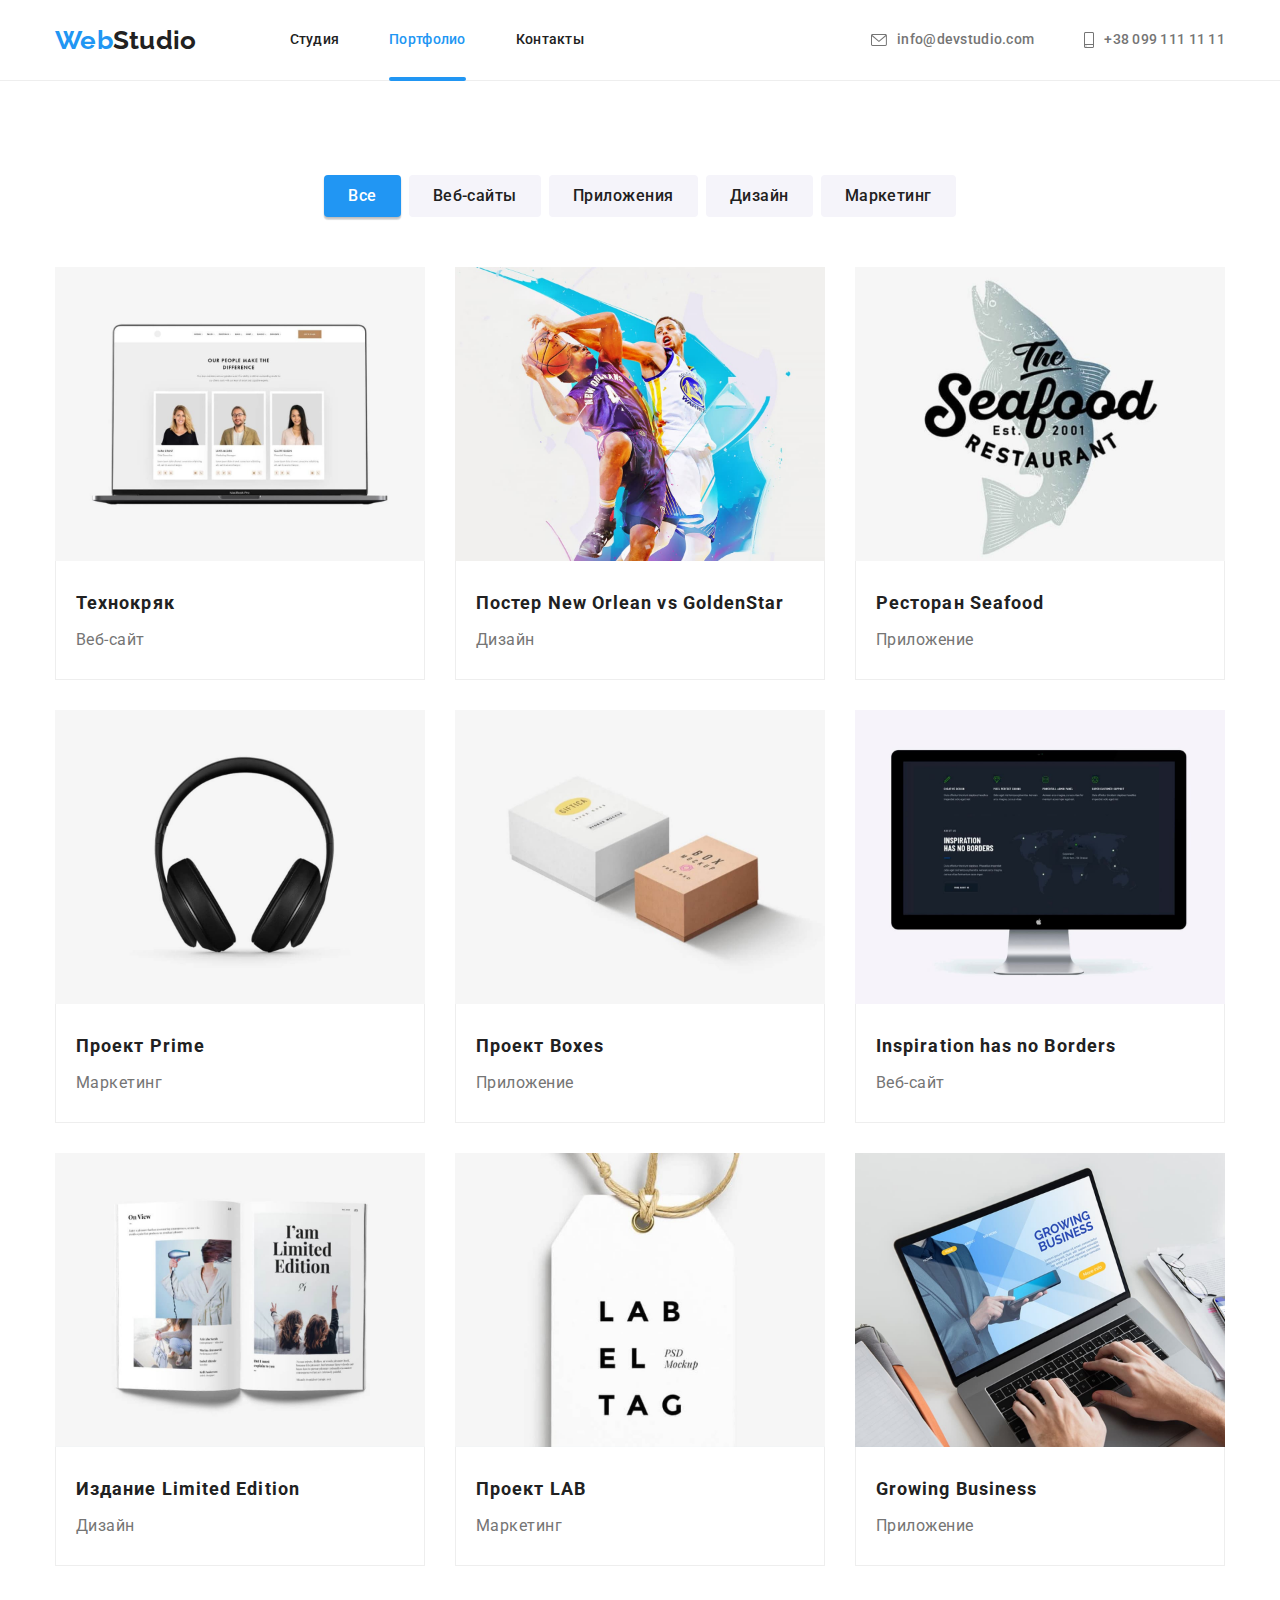
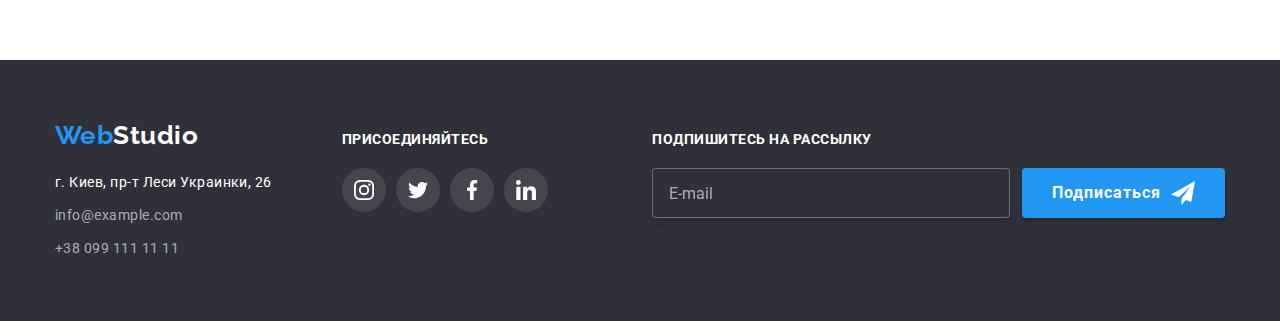
==== commit 88804aa1: "створює адаптивну верстку 1" ====
--- a/portfolio.html
+++ b/portfolio.html
@@ -33,22 +33,39 @@
             <li class="main-nav__item"><a class="main-nav__link" href="">Контакты</a></li>
           </ul>
         </nav>
+
         <ul class="page-header__contact-list">
           <li class="page-header__contact-item">
             <a class="page-header__contact" href="mailto:info@devstudio.com">
               <svg class="page-header__contact-icon" width="16" height="12">
-                <use href="./images/sprite.svg#icon-envelope"></use></svg
-              >info@devstudio.com</a
-            >
+                <use href="./images/sprite.svg#icon-envelope"></use>
+              </svg>
+              info@devstudio.com
+            </a>
           </li>
           <li class="page-header__contact-item">
             <a class="page-header__contact" href="tel:+380991111111">
               <svg class="page-header__contact-icon" width="10" height="16">
-                <use href="./images/sprite.svg#icon-smartphone"></use></svg
-              >+38 099 111 11 11</a
-            >
+                <use href="./images/sprite.svg#icon-smartphone"></use>
+              </svg>
+              +38 099 111 11 11
+            </a>
           </li>
         </ul>
+
+        <button
+          class="menu-button"
+          type="button"
+          aria-expanded="false"
+          data-menu-button
+          aria-controls="menu-container"
+        >
+          <svg width="40" height="40" aria-label="переключатель мобильного меню">
+            <use class="menu-button__icon-cross" href="./images/sprite.svg#icon-menu-close"></use>
+            <use class="menu-button__icon-menu" href="./images/sprite.svg#icon-menu"></use>
+          </svg>
+        </button>
+        <div class="menu-container" id="menu-container" data-menu>Контент меню</div>
       </div>
     </header>
 
@@ -82,7 +99,7 @@
             <li class="section-projects__item">
               <a class="section-projects__link" href="">
                 <div class="section-projects__image">
-                  <img src="./images/poster1.jpg" alt="Технокряк" width="370" />
+                  <img src="./images/poster1.jpg" alt="Технокряк" />
                   <p class="section-projects__overlay">
                     Ресурс предлагает комплексные предложения с разным уровнем функционала и
                     сервисов. Все это позволит посетителю получить исчерпывающие сведения о компании
@@ -98,20 +115,16 @@
             <li class="section-projects__item">
               <a href="" class="section-projects__link">
                 <div class="section-projects__image">
-                  <img
-                    src="./images/poster2.jpg"
-                    alt="Постер New Orlean vs Golden Star"
-                    width="370"
-                  />
-                  <p class="section-projects__overlay">
-                    Ресурс предлагает комплексные предложения с разным уровнем функционала и
-                    сервисов. Все это позволит посетителю получить исчерпывающие сведения о компании
-                    или частном лице.
-                  </p>
-                </div>
-
-                <div class="section-projects__product">
-                  <h2 class="section-projects__subtitle">Постер New Orlean vs Golden Star</h2>
+                  <img src="./images/poster2.jpg" alt="Постер New Orlean vs Golden Star" />
+                  <p class="section-projects__overlay">
+                    Ресурс предлагает комплексные предложения с разным уровнем функционала и
+                    сервисов. Все это позволит посетителю получить исчерпывающие сведения о компании
+                    или частном лице.
+                  </p>
+                </div>
+
+                <div class="section-projects__product">
+                  <h2 class="section-projects__subtitle">Постер New Orlean vs GoldenStar</h2>
                   <p class="section-projects__text">Дизайн</p>
                 </div>
               </a>
@@ -120,7 +133,7 @@
             <li class="section-projects__item">
               <a href="" class="section-projects__link">
                 <div class="section-projects__image">
-                  <img src="./images/poster3.jpg" alt="Ресторан Seafood" width="370" />
+                  <img src="./images/poster3.jpg" alt="Ресторан Seafood" />
                   <p class="section-projects__overlay">
                     Ресурс предлагает комплексные предложения с разным уровнем функционала и
                     сервисов. Все это позволит посетителю получить исчерпывающие сведения о компании
@@ -137,7 +150,7 @@
             <li class="section-projects__item">
               <a href="" class="section-projects__link">
                 <div class="section-projects__image">
-                  <img src="./images/poster4.jpg" alt="Проект Prime" width="370" />
+                  <img src="./images/poster4.jpg" alt="Проект Prime" />
                   <p class="section-projects__overlay">
                     Ресурс предлагает комплексные предложения с разным уровнем функционала и
                     сервисов. Все это позволит посетителю получить исчерпывающие сведения о компании
@@ -154,7 +167,7 @@
             <li class="section-projects__item">
               <a href="" class="section-projects__link">
                 <div class="section-projects__image">
-                  <img src="./images/poster5.jpg" alt="Проект Boxes" width="370" />
+                  <img src="./images/poster5.jpg" alt="Проект Boxes" />
                   <p class="section-projects__overlay">
                     Ресурс предлагает комплексные предложения с разным уровнем функционала и
                     сервисов. Все это позволит посетителю получить исчерпывающие сведения о компании
@@ -171,7 +184,7 @@
             <li class="section-projects__item">
               <a href="" class="section-projects__link">
                 <div class="section-projects__image">
-                  <img src="./images/poster6.jpg" alt="Inspiration has no Borders" width="370" />
+                  <img src="./images/poster6.jpg" alt="Inspiration has no Borders" />
                   <p class="section-projects__overlay">
                     Ресурс предлагает комплексные предложения с разным уровнем функционала и
                     сервисов. Все это позволит посетителю получить исчерпывающие сведения о компании
@@ -188,7 +201,7 @@
             <li class="section-projects__item">
               <a href="" class="section-projects__link">
                 <div class="section-projects__image">
-                  <img src="./images/poster7.jpg" alt="Издание Limited Edition" width="370" />
+                  <img src="./images/poster7.jpg" alt="Издание Limited Edition" />
                   <p class="section-projects__overlay">
                     Ресурс предлагает комплексные предложения с разным уровнем функционала и
                     сервисов. Все это позволит посетителю получить исчерпывающие сведения о компании
@@ -205,7 +218,7 @@
             <li class="section-projects__item">
               <a href="" class="section-projects__link">
                 <div class="section-projects__image">
-                  <img src="./images/poster8.jpg" alt="Проект LAB" width="370" />
+                  <img src="./images/poster8.jpg" alt="Проект LAB" />
                   <p class="section-projects__overlay">
                     Ресурс предлагает комплексные предложения с разным уровнем функционала и
                     сервисов. Все это позволит посетителю получить исчерпывающие сведения о компании
@@ -222,7 +235,7 @@
             <li class="section-projects__item">
               <a href="" class="section-projects__link">
                 <div class="section-projects__image">
-                  <img src="./images/poster9.jpg" alt="Growing Business" width="370" />
+                  <img src="./images/poster9.jpg" alt="Growing Business" />
                   <p class="section-projects__overlay">
                     Ресурс предлагает комплексные предложения с разным уровнем функционала и
                     сервисов. Все это позволит посетителю получить исчерпывающие сведения о компании
@@ -244,65 +257,68 @@
 
     <footer class="footer">
       <div class="container footer__container">
-        <div class="footer__contact-group">
-          <a class="main-logo main-logo--inverse" href="./index.html"
-            ><span class="main-logo__web">Web</span>Studio</a
-          >
-          <address class="footer__contact-list">
-            <ul>
-              <li class="footer__contact-item">
-                <a
-                  class="footer__address"
-                  href="https://bit.ly/3pXMvUd"
-                  target="_blank"
-                  rel="noopener noreferrer"
-                  >г. Киев, пр-т Леси Украинки, 26</a
-                >
+        <div class="footer__contact-social">
+          <div class="footer__contact-group">
+            <a class="main-logo main-logo--inverse" href="./index.html"
+              ><span class="main-logo__web">Web</span>Studio</a
+            >
+            <address class="footer__contact-list">
+              <ul>
+                <li class="footer__contact-item">
+                  <a
+                    class="footer__address"
+                    href="https://bit.ly/3pXMvUd"
+                    target="_blank"
+                    rel="noopener noreferrer"
+                    >г. Киев, пр-т Леси Украинки, 26</a
+                  >
+                </li>
+                <li class="footer__contact-item">
+                  <a class="footer__contact" href="mailto:info@example.com">info@example.com</a>
+                </li>
+                <li class="footer__contact-item">
+                  <a class="footer__contact" href="tel:+380991111111">+38 099 111 11 11</a>
+                </li>
+              </ul>
+            </address>
+          </div>
+
+          <div class="social-group">
+            <h3 class="social-group__title">присоединяйтесь</h3>
+            <ul class="social-group__list">
+              <li class="social-group__item">
+                <a class="social-group__link" href="">
+                  <svg class="social-group__icon">
+                    <use href="./images/sprite.svg#icon-instagram"></use>
+                  </svg>
+                </a>
               </li>
-              <li class="footer__contact-item">
-                <a class="footer__contact" href="mailto:info@example.com">info@example.com</a>
+              <li class="social-group__item">
+                <a class="social-group__link" href="">
+                  <svg class="social-group__icon">
+                    <use href="./images/sprite.svg#icon-twitter"></use>
+                  </svg>
+                </a>
               </li>
-              <li class="footer__contact-item">
-                <a class="footer__contact" href="tel:+380991111111">+38 099 111 11 11</a>
+              <li class="social-group__item">
+                <a class="social-group__link" href="">
+                  <svg class="social-group__icon">
+                    <use href="./images/sprite.svg#icon-facebook"></use>
+                  </svg>
+                </a>
+              </li>
+              <li class="social-group__item">
+                <a class="social-group__link" href="">
+                  <svg class="social-group__icon">
+                    <use href="./images/sprite.svg#icon-linkedin"></use>
+                  </svg>
+                </a>
               </li>
             </ul>
-          </address>
+          </div>
         </div>
 
-        <div class="social-group">
-          <h3 class="social-group__title">присоединяйтесь</h3>
-          <ul class="social-group__list">
-            <li class="social-group__item">
-              <a class="social-group__link" href="">
-                <svg class="social-group__icon">
-                  <use href="./images/sprite.svg#icon-instagram"></use>
-                </svg>
-              </a>
-            </li>
-            <li class="social-group__item">
-              <a class="social-group__link" href="">
-                <svg class="social-group__icon">
-                  <use href="./images/sprite.svg#icon-twitter"></use>
-                </svg>
-              </a>
-            </li>
-            <li class="social-group__item">
-              <a class="social-group__link" href="">
-                <svg class="social-group__icon">
-                  <use href="./images/sprite.svg#icon-facebook"></use>
-                </svg>
-              </a>
-            </li>
-            <li class="social-group__item">
-              <a class="social-group__link" href="">
-                <svg class="social-group__icon">
-                  <use href="./images/sprite.svg#icon-linkedin"></use>
-                </svg>
-              </a>
-            </li>
-          </ul>
-        </div>
-        <div>
+        <div class="footer-form__wrap">
           <h2 class="footer-form__email-label">Подпишитесь на рассылку</h2>
           <form class="footer-form">
             <label class="footer-form__email">
--- a/css/main.min.css
+++ b/css/main.min.css
@@ -1 +1 @@
-:root{--primary-text-color: #757575;--title-text-color: #212121;--accent-color: #2196f3;--primary-white-color: #ffffff;--secondary-bg: #f5f4fa;--footer-bg: #2f303a;--icons-color: #afb1b8;--indent: 30px;--items: 3}.visually-hidden{position:absolute;width:1px;height:1px;margin:-1px;border:0;padding:0;white-space:nowrap;-webkit-clip-path:inset(100%);clip-path:inset(100%);clip:rect(0 0 0 0);overflow:hidden}html{-webkit-box-sizing:border-box;box-sizing:border-box}*,*::before,*::after{-webkit-box-sizing:inherit;box-sizing:inherit}body{margin:0;font-family:Roboto,sans-serif;color:var(--primary-text-color);background-color:var(--primary-white-color);letter-spacing:.03em}.main-logo{color:var(--title-text-color);text-decoration:none;font-family:Raleway,sans-serif;font-weight:700;font-size:26px;line-height:1.19}.button{border-radius:4px;border-color:rgba(0,0,0,0);padding:10px 32px;min-width:200px;height:50px;-webkit-box-shadow:0px 4px 4px rgba(0,0,0,.15);box-shadow:0px 4px 4px rgba(0,0,0,.15);color:var(--primary-white-color);background-color:var(--accent-color);font-family:inherit;font-weight:700;font-size:16px;line-height:1.88;-webkit-box-align:center;-ms-flex-align:center;align-items:center;text-align:center;letter-spacing:.06em;cursor:pointer;-webkit-transition-property:background-color;transition-property:background-color;-webkit-transition-duration:250ms;transition-duration:250ms;-webkit-transition-timing-function:cubic-bezier(0.4, 0, 0.2, 1);transition-timing-function:cubic-bezier(0.4, 0, 0.2, 1)}.button:hover,.button:focus{background-color:#188ce8}.social-group{margin-left:70px;margin-right:auto}.social-group__title{margin-top:0;margin-bottom:20px;font-weight:700;font-size:14px;line-height:1.14;text-transform:uppercase;color:var(--primary-white-color)}.social-group__list{display:-webkit-box;display:-ms-flexbox;display:flex;-webkit-box-pack:center;-ms-flex-pack:center;justify-content:center}.social-group__item:not(:last-child){margin-right:10px}.social-group__link{display:-webkit-box;display:-ms-flexbox;display:flex;-webkit-box-align:center;-ms-flex-align:center;align-items:center;-webkit-box-pack:center;-ms-flex-pack:center;justify-content:center;width:44px;height:44px;border-radius:50%;background:rgba(255,255,255,.1);-webkit-transition-property:background-color;transition-property:background-color;-webkit-transition-duration:250ms;transition-duration:250ms;-webkit-transition-timing-function:cubic-bezier(0.4, 0, 0.2, 1);transition-timing-function:cubic-bezier(0.4, 0, 0.2, 1)}.social-group__link:hover,.social-group__link:focus{background-color:var(--accent-color)}.social-group__icon{fill:var(--primary-white-color);width:20px;height:20px;-webkit-transition-property:fill;transition-property:fill;-webkit-transition-duration:250ms;transition-duration:250ms;-webkit-transition-timing-function:cubic-bezier(0.4, 0, 0.2, 1);transition-timing-function:cubic-bezier(0.4, 0, 0.2, 1)}.social-group__link:hover .social-group__icon,.social-group__link:focus .social-group__icon{fill:var(--primary-white-color)}h1,h2,h3,p{margin-bottom:0;margin-top:0}ul,li{padding:0;margin:0;list-style:none}a{text-decoration:none;color:inherit}img{display:block;margin-bottom:0;max-width:100%}.container{width:1200px;padding-left:15px;padding-right:15px;margin-left:auto;margin-right:auto}.page-header__container{display:-webkit-box;display:-ms-flexbox;display:flex;-webkit-box-align:center;-ms-flex-align:center;align-items:center}.main-nav{display:-webkit-box;display:-ms-flexbox;display:flex;-webkit-box-align:center;-ms-flex-align:center;align-items:center}.page-header{font-weight:500;font-size:14px;line-height:1.14;letter-spacing:.02em;border-bottom:1px solid #eee}.main-nav__list{display:-webkit-box;display:-ms-flexbox;display:flex;margin-left:93px;gap:50px}.main-nav__link{color:var(--title-text-color);display:block;padding-top:32px;padding-bottom:32px;-webkit-transition-property:color;transition-property:color;-webkit-transition-duration:250ms;transition-duration:250ms;-webkit-transition-timing-function:cubic-bezier(0.4, 0, 0.2, 1);transition-timing-function:cubic-bezier(0.4, 0, 0.2, 1)}.main-nav__link:hover,.main-nav__link:focus,.main-nav__link--current,.page-header__contact:hover,.page-header__contact:focus,.footer__contact:hover,.footer__contact:focus,.main-logo__web{color:var(--accent-color)}.main-nav__link--current{position:relative}.main-nav__link--current::after{content:"";position:absolute;bottom:-1px;left:0;width:100%;height:4px;background:var(--accent-color);border-radius:2px}.page-header__contact-list{display:-webkit-box;display:-ms-flexbox;display:flex;margin-left:auto;gap:50px}.page-header__contact{display:-webkit-box;display:-ms-flexbox;display:flex;-webkit-box-align:center;-ms-flex-align:center;align-items:center;padding-top:32px;padding-bottom:32px;-webkit-transition-property:color;transition-property:color;-webkit-transition-duration:250ms;transition-duration:250ms;-webkit-transition-timing-function:cubic-bezier(0.4, 0, 0.2, 1);transition-timing-function:cubic-bezier(0.4, 0, 0.2, 1)}.page-header__contact-icon{fill:#757575;margin-right:10px;-webkit-transition-property:fill;transition-property:fill;-webkit-transition-duration:250ms;transition-duration:250ms;-webkit-transition-timing-function:cubic-bezier(0.4, 0, 0.2, 1);transition-timing-function:cubic-bezier(0.4, 0, 0.2, 1)}.page-header__contact:hover .page-header__contact-icon,.page-header__contact:focus .page-header__contact-icon{fill:var(--accent-color)}.section-hero{background-image:-webkit-gradient(linear, left top, right top, from(rgba(47, 48, 58, 0.4)), to(rgba(47, 48, 58, 0.4))),url(../images/hero.jpg);background-image:linear-gradient(to right, rgba(47, 48, 58, 0.4), rgba(47, 48, 58, 0.4)),url(../images/hero.jpg);background-repeat:no-repeat;background-position:center;margin-left:auto;margin-right:auto;max-width:1600px;height:600px;background-size:cover;background-color:var(--footer-bg);text-align:center;padding:200px 0}.section-hero__title{margin-top:0;margin-bottom:30px;color:#fff;font-weight:900;font-size:44px;line-height:1.36;letter-spacing:.06em;text-transform:uppercase}.section-advantage{padding-top:94px}.section-advantage__list{display:-webkit-box;display:-ms-flexbox;display:flex;-ms-flex-wrap:wrap;flex-wrap:wrap;gap:var(--indent)}.section-advantage__icon{width:70px;height:70px}.section-advantage__icon-box{display:-webkit-box;display:-ms-flexbox;display:flex;-webkit-box-align:center;-ms-flex-align:center;align-items:center;-webkit-box-pack:center;-ms-flex-pack:center;justify-content:center;height:120px;width:270px;margin-bottom:30px;background-color:var(--secondary-bg);border-radius:4px}.section-advantage__item{--items: 4;-ms-flex-preferred-size:calc((100% - var(--indent)*(var(--items) - 1))/var(--items));flex-basis:calc((100% - var(--indent)*(var(--items) - 1))/var(--items))}.section-advantage__title,.section-work__title,.section-team__title,.section-clients__title,.section-projects__title{color:var(--title-text-color);font-weight:700;font-size:36px;line-height:1.17;text-align:center;margin-top:0;margin-bottom:50px}.section-advantage__subtitle{color:var(--title-text-color);font-weight:700;font-size:14px;line-height:1.14;text-transform:uppercase;margin-top:0;margin-bottom:10px}.section-advantage__text{font-size:14px;line-height:1.71}.section-work{padding:94px 0}.section-work__list{display:-webkit-box;display:-ms-flexbox;display:flex;-ms-flex-wrap:wrap;flex-wrap:wrap;gap:var(--indent)}.section-work__item{position:relative;-ms-flex-preferred-size:calc((100% - var(--indent)*(var(--items) - 1))/var(--items));flex-basis:calc((100% - var(--indent)*(var(--items) - 1))/var(--items))}.section-work__img{width:100%}.section-work__subtitle{position:absolute;bottom:0;display:-webkit-box;display:-ms-flexbox;display:flex;width:100%;-webkit-box-align:center;-ms-flex-align:center;align-items:center;-webkit-box-pack:center;-ms-flex-pack:center;justify-content:center;padding:27px 0;font-weight:700;font-size:14px;line-height:1.14;text-transform:uppercase;color:var(--primary-white-color);background:rgba(47,48,58,.8)}.section-team{background-color:var(--secondary-bg);padding:94px 0}.section-team__list{display:-webkit-box;display:-ms-flexbox;display:flex;-ms-flex-wrap:wrap;flex-wrap:wrap;gap:var(--indent)}.section-team__item{display:-webkit-box;display:-ms-flexbox;display:flex;-webkit-box-pack:center;-ms-flex-pack:center;justify-content:center;--items: 4;-ms-flex-preferred-size:calc((100% - var(--indent)*(var(--items) - 1))/var(--items));flex-basis:calc((100% - var(--indent)*(var(--items) - 1))/var(--items));background-color:var(--primary-white-color);-webkit-box-shadow:0px 1px 3px rgba(0,0,0,.12),0px 1px 1px rgba(0,0,0,.14),0px 2px 1px rgba(0,0,0,.2);box-shadow:0px 1px 3px rgba(0,0,0,.12),0px 1px 1px rgba(0,0,0,.14),0px 2px 1px rgba(0,0,0,.2);border-radius:0px 0px 4px 4px;padding-bottom:30px}.section-team__img{width:100%}.section-team__name{color:var(--title-text-color);font-weight:500;font-size:16px;line-height:1.19;text-align:center;margin-top:30px;margin-bottom:10px}.section-team__speciality{font-size:16px;line-height:1.19;text-align:center;margin-bottom:16px}.social-group__icon--team{fill:var(--icons-color)}.section-clients{padding:94px 0}.section-clients__list{display:-webkit-box;display:-ms-flexbox;display:flex;gap:var(--indent);-ms-flex-wrap:wrap;flex-wrap:wrap}.section-clients__item{display:-webkit-box;display:-ms-flexbox;display:flex;-webkit-box-pack:center;-ms-flex-pack:center;justify-content:center;--items: 6;-ms-flex-preferred-size:calc((100% - var(--indent)*(var(--items) - 1))/var(--items));flex-basis:calc((100% - var(--indent)*(var(--items) - 1))/var(--items))}.section-clients__logo{display:-webkit-box;display:-ms-flexbox;display:flex;-webkit-box-align:center;-ms-flex-align:center;align-items:center;-webkit-box-pack:center;-ms-flex-pack:center;justify-content:center;width:170px;height:92px;border:1px solid var(--icons-color);border-radius:4px;-webkit-transition-property:border;transition-property:border;-webkit-transition-duration:250ms;transition-duration:250ms;-webkit-transition-timing-function:cubic-bezier(0.4, 0, 0.2, 1);transition-timing-function:cubic-bezier(0.4, 0, 0.2, 1)}.section-clients__logo:hover,.section-clients__logo:focus{border:1px solid var(--accent-color)}.section-clients__logo-inside{fill:var(--icons-color);width:106px;height:60px;-webkit-transition-property:fill;transition-property:fill;-webkit-transition-duration:250ms;transition-duration:250ms;-webkit-transition-timing-function:cubic-bezier(0.4, 0, 0.2, 1);transition-timing-function:cubic-bezier(0.4, 0, 0.2, 1)}.section-clients__logo:hover .section-clients__logo-inside,.section-clients__logo:focus .section-clients__logo-inside{fill:var(--accent-color)}.section-projects{padding:94px 0}.button__filter{border-radius:4px;border-color:rgba(0,0,0,0);font-family:inherit;font-weight:500;font-size:16px;line-height:1.62;text-align:center;letter-spacing:.03em;cursor:pointer;color:var(--title-text-color);background-color:var(--secondary-bg);padding:6px 22px;-webkit-transition-property:background-color,color,-webkit-box-shadow;transition-property:background-color,color,-webkit-box-shadow;transition-property:background-color,color,box-shadow;transition-property:background-color,color,box-shadow,-webkit-box-shadow;-webkit-transition-duration:250ms;transition-duration:250ms;-webkit-transition-timing-function:cubic-bezier(0.4, 0, 0.2, 1);transition-timing-function:cubic-bezier(0.4, 0, 0.2, 1)}.button__filter:hover,.button__filter:focus,.button__filter--active{color:var(--primary-white-color);background-color:var(--accent-color);-webkit-box-shadow:0px 3px 1px rgba(0,0,0,.1),0px 1px 2px rgba(0,0,0,.08),0px 2px 2px rgba(0,0,0,.12);box-shadow:0px 3px 1px rgba(0,0,0,.1),0px 1px 2px rgba(0,0,0,.08),0px 2px 2px rgba(0,0,0,.12)}.section-projects__filter{display:-webkit-box;display:-ms-flexbox;display:flex;-webkit-box-pack:center;-ms-flex-pack:center;justify-content:center;margin-bottom:50px}.section-projects__filter-item:not(:last-child){margin-right:8px}.section-projects__list{display:-webkit-box;display:-ms-flexbox;display:flex;-ms-flex-wrap:wrap;flex-wrap:wrap;gap:var(--indent)}.section-projects__item{-ms-flex-preferred-size:calc((100% - var(--indent)*(var(--items) - 1))/var(--items));flex-basis:calc((100% - var(--indent)*(var(--items) - 1))/var(--items))}.section-projects__link{display:block;-webkit-transition-property:-webkit-box-shadow;transition-property:-webkit-box-shadow;transition-property:box-shadow;transition-property:box-shadow, -webkit-box-shadow;-webkit-transition-duration:250ms;transition-duration:250ms;-webkit-transition-timing-function:cubic-bezier(0.4, 0, 0.2, 1);transition-timing-function:cubic-bezier(0.4, 0, 0.2, 1)}.section-projects__link:hover,.section-projects__link:focus{-webkit-box-shadow:0px 1px 1px rgba(0,0,0,.12),0px 4px 4px rgba(0,0,0,.06),1px 4px 6px rgba(0,0,0,.16);box-shadow:0px 1px 1px rgba(0,0,0,.12),0px 4px 4px rgba(0,0,0,.06),1px 4px 6px rgba(0,0,0,.16)}.section-projects__image{position:relative;overflow:hidden;width:100%}.section-projects__subtitle{color:var(--title-text-color);font-weight:700;font-size:18px;line-height:2;letter-spacing:.06em;margin-top:0;margin-bottom:4px}.section-projects__text{font-size:16px;line-height:1.88}.section-projects__overlay{position:absolute;-webkit-transform:translatey(0);transform:translatey(0);-webkit-transition-property:-webkit-transform;transition-property:-webkit-transform;transition-property:transform;transition-property:transform, -webkit-transform;-webkit-transition-duration:250ms;transition-duration:250ms;-webkit-transition-timing-function:cubic-bezier(0.4, 0, 0.2, 1);transition-timing-function:cubic-bezier(0.4, 0, 0.2, 1);font-size:18px;line-height:1.56;padding:63px 24px;color:#fff;background:rgba(33,150,243,.9)}.section-projects__link:hover .section-projects__overlay,.section-projects__link:focus .section-projects__overlay{-webkit-transform:translatey(-100%);transform:translatey(-100%)}.section-projects__product{border-left:1px solid #eee;border-right:1px solid #eee;border-bottom:1px solid #eee;padding-left:24px;padding-right:24px;padding-top:20px;padding-bottom:20px}.footer{padding:60px 0;background-color:var(--footer-bg)}.footer__container{display:-webkit-box;display:-ms-flexbox;display:flex;-webkit-box-align:baseline;-ms-flex-align:baseline;align-items:baseline}.footer__contact-list{margin-top:20px;text-decoration:none;font-style:normal;text-decoration:inherit;font-size:14px;line-height:1.71}.footer__contact-item:not(:last-child){margin-bottom:9px}.main-logo--inverse{color:var(--primary-white-color);margin-bottom:20px}.footer__address{color:var(--primary-white-color);text-decoration:none}.footer__contact{color:rgba(255,255,255,.6);text-decoration:none;-webkit-transition-property:color;transition-property:color;-webkit-transition-duration:250ms;transition-duration:250ms;-webkit-transition-timing-function:cubic-bezier(0.4, 0, 0.2, 1);transition-timing-function:cubic-bezier(0.4, 0, 0.2, 1)}.footer-form{display:-webkit-box;display:-ms-flexbox;display:flex;-webkit-box-align:center;-ms-flex-align:center;align-items:center}.footer-form__email-label{margin-bottom:20px;font-weight:700;font-size:14px;line-height:1.14;text-transform:uppercase;color:var(--primary-white-color)}.footer-form__input{border:1px solid rgba(255,255,255,.3);-webkit-filter:drop-shadow(0px 4px 4px rgba(0, 0, 0, 0.15));filter:drop-shadow(0px 4px 4px rgba(0, 0, 0, 0.15));border-radius:4px;padding:15px 16px;min-width:358px;height:50px;background-color:var(--footer-bg);color:var(--primary-white-color)}.footer-form__input::-webkit-input-placeholder{font-size:16px;line-height:1.25;color:rgba(255,255,255,.6)}.footer-form__input::-moz-placeholder{font-size:16px;line-height:1.25;color:rgba(255,255,255,.6)}.footer-form__input:-ms-input-placeholder{font-size:16px;line-height:1.25;color:rgba(255,255,255,.6)}.footer-form__input::-ms-input-placeholder{font-size:16px;line-height:1.25;color:rgba(255,255,255,.6)}.footer-form__input::placeholder{font-size:16px;line-height:1.25;color:rgba(255,255,255,.6)}.button__footer{display:-webkit-box;display:-ms-flexbox;display:flex;margin-left:12px;padding:10px 28px}.button__icon{fill:var(--primary-white-color);margin-left:10px}.backdrop{position:fixed;top:0;left:0;background:rgba(0,0,0,.2);width:100%;height:100%;opacity:1;visibility:visible;-webkit-transition-property:opacity,visibility;transition-property:opacity,visibility;-webkit-transition-duration:250ms;transition-duration:250ms;-webkit-transition-timing-function:cubic-bezier(0.4, 0, 0.2, 1);transition-timing-function:cubic-bezier(0.4, 0, 0.2, 1)}.backdrop--is-hidden{opacity:0;pointer-events:none;visibility:hidden}.backdrop--is-hidden .modal{-webkit-transform:translate(-50%, 50%) scale(0.5);transform:translate(-50%, 50%) scale(0.5)}.modal{position:absolute;top:50%;left:50%;-webkit-transform:translate(-50%, -50%) scale(1);transform:translate(-50%, -50%) scale(1);padding:40px;background-color:var(--primary-white-color);-webkit-box-shadow:0px 1px 3px rgba(0,0,0,.12),0px 1px 1px rgba(0,0,0,.14),0px 2px 1px rgba(0,0,0,.2);box-shadow:0px 1px 3px rgba(0,0,0,.12),0px 1px 1px rgba(0,0,0,.14),0px 2px 1px rgba(0,0,0,.2);border-radius:4px;-webkit-transition-property:-webkit-transform;transition-property:-webkit-transform;transition-property:transform;transition-property:transform, -webkit-transform;-webkit-transition-duration:250ms;transition-duration:250ms;-webkit-transition-timing-function:cubic-bezier(0.4, 0, 0.2, 1);transition-timing-function:cubic-bezier(0.4, 0, 0.2, 1)}.modal__button{position:absolute;top:8px;right:8px;display:-webkit-box;display:-ms-flexbox;display:flex;-webkit-box-align:center;-ms-flex-align:center;align-items:center;-webkit-box-pack:center;-ms-flex-pack:center;justify-content:center;background-color:var(--primary-white-color);width:30px;height:30px;border-radius:50%;padding:0px;border:1px solid rgba(0,0,0,.1);cursor:pointer}.modal__button:hover .modal__button-icon{fill:var(--accent-color)}.modal__form{display:-webkit-box;display:-ms-flexbox;display:flex;-webkit-box-orient:vertical;-webkit-box-direction:normal;-ms-flex-direction:column;flex-direction:column;-webkit-box-align:center;-ms-flex-align:center;align-items:center}.modal__title{margin-bottom:12px;font-weight:700;font-size:20px;line-height:1.15;text-align:center;color:var(--title-text-color)}.modal__label{display:-webkit-box;display:-ms-flexbox;display:flex;-webkit-box-orient:vertical;-webkit-box-direction:normal;-ms-flex-direction:column;flex-direction:column;margin-bottom:10px;width:100%}.modal__input-field{position:relative;display:-webkit-box;display:-ms-flexbox;display:flex;-webkit-box-orient:vertical;-webkit-box-direction:normal;-ms-flex-direction:column;flex-direction:column}.modal__name{margin-bottom:4px;font-size:12px;line-height:1.17;letter-spacing:.01em}.modal__icon{position:absolute;left:12px;top:50%;-webkit-transform:translateY(-50%);transform:translateY(-50%);width:18px;height:18px;fill:#212121;-webkit-transition-property:fill;transition-property:fill;-webkit-transition-duration:250ms;transition-duration:250ms;-webkit-transition-timing-function:cubic-bezier(0.4, 0, 0.2, 1);transition-timing-function:cubic-bezier(0.4, 0, 0.2, 1)}.modal__input:focus+.modal__icon{fill:var(--accent-color)}.modal__input{border:1px solid rgba(33,33,33,.2);border-radius:4px;margin:0;padding:11px 12px 11px 42px;color:var(--title-text-color);-webkit-transition-property:border-color;transition-property:border-color;-webkit-transition-duration:250ms;transition-duration:250ms;-webkit-transition-timing-function:cubic-bezier(0.4, 0, 0.2, 1);transition-timing-function:cubic-bezier(0.4, 0, 0.2, 1)}.modal__input:focus{outline:none;border-color:var(--accent-color)}.modal__label--margin{margin-bottom:20px}.modal__comment{resize:none;border:1px solid rgba(33,33,33,.2);border-radius:4px;min-height:120px;margin:0;padding:12px 16px;-webkit-transition-property:border-color;transition-property:border-color;-webkit-transition-duration:250ms;transition-duration:250ms;-webkit-transition-timing-function:cubic-bezier(0.4, 0, 0.2, 1);transition-timing-function:cubic-bezier(0.4, 0, 0.2, 1)}.modal__comment:focus{outline:none;border-color:var(--accent-color)}.modal__comment::-webkit-input-placeholder{font-size:14px;line-height:1.14;letter-spacing:.01em;color:rgba(117,117,117,.5)}.modal__comment::-moz-placeholder{font-size:14px;line-height:1.14;letter-spacing:.01em;color:rgba(117,117,117,.5)}.modal__comment:-ms-input-placeholder{font-size:14px;line-height:1.14;letter-spacing:.01em;color:rgba(117,117,117,.5)}.modal__comment::-ms-input-placeholder{font-size:14px;line-height:1.14;letter-spacing:.01em;color:rgba(117,117,117,.5)}.modal__comment::placeholder{font-size:14px;line-height:1.14;letter-spacing:.01em;color:rgba(117,117,117,.5)}.modal__checkbox{position:relative;display:-webkit-box;display:-ms-flexbox;display:flex;margin-bottom:30px;-webkit-box-align:center;-ms-flex-align:center;align-items:center;-webkit-box-pack:center;-ms-flex-pack:center;justify-content:center}.modal__checkbox-input{-webkit-appearance:none;-moz-appearance:none;appearance:none;position:absolute}.modal__checkbox-icon{display:inline-block;margin-right:7px;width:16px;height:15px}.modal__checkbox-icon--on{fill:var(--accent-color);position:absolute;left:0;opacity:0;-webkit-transition-property:opacity;transition-property:opacity;-webkit-transition-duration:250ms;transition-duration:250ms;-webkit-transition-timing-function:cubic-bezier(0.4, 0, 0.2, 1);transition-timing-function:cubic-bezier(0.4, 0, 0.2, 1)}.modal__checkbox-input:checked~.modal__checkbox-icon--on{opacity:1}.modal__checkbox-label{font-size:14px;line-height:1.71}.modal__agreement-link{color:var(--accent-color)}.button__form{padding:10px 55px;width:200px}/*# sourceMappingURL=main.min.css.map */+:root{--primary-text-color: #757575;--title-text-color: #212121;--accent-color: #2196f3;--primary-white-color: #ffffff;--secondary-bg: #f5f4fa;--footer-bg: #2f303a;--icons-color: #afb1b8;--indent: 30px;--items: 3}.visually-hidden{position:absolute;width:1px;height:1px;margin:-1px;border:0;padding:0;white-space:nowrap;-webkit-clip-path:inset(100%);clip-path:inset(100%);clip:rect(0 0 0 0);overflow:hidden}html{-webkit-box-sizing:border-box;box-sizing:border-box}*,*::before,*::after{-webkit-box-sizing:inherit;box-sizing:inherit}body{margin:0;font-family:Roboto,sans-serif;color:var(--primary-text-color);background-color:var(--primary-white-color);letter-spacing:.03em}.main-logo{text-decoration:none;font-family:Raleway,sans-serif;font-weight:700;font-size:24px;line-height:1.17;color:var(--title-text-color)}@media screen and (min-width: 1200px){.main-logo{font-size:26px;line-height:1.19}}.button{border-radius:4px;border-color:rgba(0,0,0,0);padding:10px 32px;min-width:200px;height:50px;-webkit-box-shadow:0px 4px 4px rgba(0,0,0,.15);box-shadow:0px 4px 4px rgba(0,0,0,.15);color:var(--primary-white-color);background-color:var(--accent-color);font-family:inherit;font-weight:700;font-size:16px;line-height:1.88;-webkit-box-align:center;-ms-flex-align:center;align-items:center;text-align:center;letter-spacing:.06em;cursor:pointer;-webkit-transition-property:background-color;transition-property:background-color;-webkit-transition-duration:250ms;transition-duration:250ms;-webkit-transition-timing-function:cubic-bezier(0.4, 0, 0.2, 1);transition-timing-function:cubic-bezier(0.4, 0, 0.2, 1)}.button:hover,.button:focus{background-color:#188ce8}.social-group{margin-left:70px;margin-right:auto}@media screen and (max-width: 1199px){.social-group{text-align:center;margin:0 0 60px}}.social-group__title{margin-top:0;margin-bottom:20px;font-weight:700;font-size:14px;line-height:1.14;text-transform:uppercase;color:var(--primary-white-color)}.social-group__list{display:-webkit-box;display:-ms-flexbox;display:flex;-webkit-box-pack:center;-ms-flex-pack:center;justify-content:center}.social-group__item:not(:last-child){margin-right:10px}.social-group__link{display:-webkit-box;display:-ms-flexbox;display:flex;-webkit-box-align:center;-ms-flex-align:center;align-items:center;-webkit-box-pack:center;-ms-flex-pack:center;justify-content:center;width:44px;height:44px;border-radius:50%;background:rgba(255,255,255,.1);-webkit-transition-property:background-color;transition-property:background-color;-webkit-transition-duration:250ms;transition-duration:250ms;-webkit-transition-timing-function:cubic-bezier(0.4, 0, 0.2, 1);transition-timing-function:cubic-bezier(0.4, 0, 0.2, 1)}.social-group__link:hover,.social-group__link:focus{background-color:var(--accent-color)}.social-group__icon{fill:var(--primary-white-color);width:20px;height:20px;-webkit-transition-property:fill;transition-property:fill;-webkit-transition-duration:250ms;transition-duration:250ms;-webkit-transition-timing-function:cubic-bezier(0.4, 0, 0.2, 1);transition-timing-function:cubic-bezier(0.4, 0, 0.2, 1)}.social-group__link:hover .social-group__icon,.social-group__link:focus .social-group__icon{fill:var(--primary-white-color)}h1,h2,h3,p{margin-bottom:0;margin-top:0}ul,li{padding:0;margin:0;list-style:none}a{text-decoration:none;color:inherit}img{display:block;max-width:100%;height:auto}.container{padding-left:15px;padding-right:15px;margin-left:auto;margin-right:auto}@media screen and (min-width: 480px){.container{width:480px}}@media screen and (min-width: 768px){.container{width:768px}}@media screen and (min-width: 1200px){.container{width:1200px}}.page-header__container{position:relative;display:-webkit-box;display:-ms-flexbox;display:flex;-webkit-box-align:center;-ms-flex-align:center;align-items:center;-webkit-box-pack:justify;-ms-flex-pack:justify;justify-content:space-between}@media screen and (max-width: 767px){.page-header__container{padding-top:16px;padding-bottom:16px}}.menu-button{display:-webkit-inline-box;display:-ms-inline-flexbox;display:inline-flex;margin:0;padding:0;border:none;background-color:rgba(0,0,0,0)}@media screen and (min-width: 768px){.menu-button{display:none}}.menu-button__icon-cross{display:none}.menu-button.is-open .menu-button__icon-cross{display:block}.menu-button.is-open .menu-button__icon-menu{display:none}.menu-container{display:none;position:absolute;top:100%;left:0;width:100%;height:600px;background-color:bisque;padding:20px;text-align:center;font-size:20px}.menu-container.is-open{display:block}.main-nav{display:-webkit-box;display:-ms-flexbox;display:flex;-webkit-box-align:center;-ms-flex-align:center;align-items:center}.page-header{font-weight:500;font-size:14px;line-height:1.14;letter-spacing:.02em;border-bottom:1px solid #eee}.main-nav__list{display:-webkit-box;display:-ms-flexbox;display:flex;margin-left:93px;gap:50px}@media screen and (max-width: 767px){.main-nav__list{display:none}}.main-nav__link{color:var(--title-text-color);display:block;padding-top:32px;padding-bottom:32px;-webkit-transition-property:color;transition-property:color;-webkit-transition-duration:250ms;transition-duration:250ms;-webkit-transition-timing-function:cubic-bezier(0.4, 0, 0.2, 1);transition-timing-function:cubic-bezier(0.4, 0, 0.2, 1)}.main-nav__link:hover,.main-nav__link:focus,.main-nav__link--current,.page-header__contact:hover,.page-header__contact:focus,.footer__contact:hover,.footer__contact:focus,.main-logo__web{color:var(--accent-color)}.main-nav__link--current{position:relative}.main-nav__link--current::after{content:"";position:absolute;bottom:-1px;left:0;width:100%;height:4px;background:var(--accent-color);border-radius:2px}@media screen and (max-width: 767px){.page-header__contact-list{display:none}}@media screen and (min-width: 1200px){.page-header__contact-list{display:-webkit-box;display:-ms-flexbox;display:flex;margin-left:auto;gap:50px}}.page-header__contact{display:-webkit-box;display:-ms-flexbox;display:flex;-webkit-box-align:center;-ms-flex-align:center;align-items:center;padding:5px 0;-webkit-transition-property:color;transition-property:color;-webkit-transition-duration:250ms;transition-duration:250ms;-webkit-transition-timing-function:cubic-bezier(0.4, 0, 0.2, 1);transition-timing-function:cubic-bezier(0.4, 0, 0.2, 1)}@media screen and (max-width: 1199px){.page-header__contact{font-weight:500;font-size:12px;line-height:1.17;letter-spacing:.02em}}@media screen and (min-width: 1200px){.page-header__contact{padding-top:32px;padding-bottom:32px}}.page-header__contact-icon{fill:#757575;margin-right:10px;-webkit-transition-property:fill;transition-property:fill;-webkit-transition-duration:250ms;transition-duration:250ms;-webkit-transition-timing-function:cubic-bezier(0.4, 0, 0.2, 1);transition-timing-function:cubic-bezier(0.4, 0, 0.2, 1)}.page-header__contact:hover .page-header__contact-icon,.page-header__contact:focus .page-header__contact-icon{fill:var(--accent-color)}.section-hero{background-image:-webkit-gradient(linear, left top, right top, from(rgba(47, 48, 58, 0.4)), to(rgba(47, 48, 58, 0.4))),url(../images/hero.jpg);background-image:linear-gradient(to right, rgba(47, 48, 58, 0.4), rgba(47, 48, 58, 0.4)),url(../images/hero.jpg);background-repeat:no-repeat;background-position:center;margin-left:auto;margin-right:auto;max-width:1600px;height:600px;background-size:cover;background-color:var(--footer-bg);text-align:center;padding:200px 0}.section-hero__title{font-weight:900;font-size:26px;line-height:1.62;margin-top:0;margin-bottom:30px;text-align:center;letter-spacing:.06em;text-transform:uppercase;color:#fff}@media screen and (min-width: 1200px){.section-hero__title{font-size:44px;line-height:1.36}}@media screen and (max-width: 1199px){.section-advantage{padding:60px 0}}@media screen and (min-width: 1200px){.section-advantage{padding-top:94px}}@media screen and (min-width: 768px){.section-advantage__list{display:-webkit-box;display:-ms-flexbox;display:flex;-ms-flex-wrap:wrap;flex-wrap:wrap;gap:var(--indent)}}.section-advantage__icon{width:70px;height:70px}.section-advantage__icon-box{display:-webkit-box;display:-ms-flexbox;display:flex;-webkit-box-align:center;-ms-flex-align:center;align-items:center;-webkit-box-pack:center;-ms-flex-pack:center;justify-content:center;height:120px;width:100%;margin-bottom:30px;background-color:var(--secondary-bg);border-radius:4px}@media screen and (max-width: 767px){.section-advantage__item:not(:last-child){margin-bottom:30px}}@media screen and (min-width: 768px){.section-advantage__item{--items: 2;-ms-flex-preferred-size:calc((100% - var(--indent)*(var(--items) - 1))/var(--items));flex-basis:calc((100% - var(--indent)*(var(--items) - 1))/var(--items))}}@media screen and (min-width: 1200px){.section-advantage__item{--items: 4}}.section-advantage__title,.section-work__title,.section-team__title,.section-clients__title,.section-projects__title{font-weight:700;font-size:28px;line-height:1.18;text-align:center;color:var(--title-text-color);margin-bottom:30px}@media screen and (min-width: 1200px){.section-advantage__title,.section-work__title,.section-team__title,.section-clients__title,.section-projects__title{font-size:36px;line-height:1.17;margin-bottom:50px}}.section-advantage__subtitle{color:var(--title-text-color);font-weight:700;font-size:14px;line-height:1.14;text-transform:uppercase;margin-top:0;margin-bottom:10px}@media screen and (max-width: 767px){.section-advantage__subtitle{text-align:center}}.section-advantage__text{font-size:14px;line-height:1.71}.section-work{padding:94px 0}@media screen and (max-width: 1199px){.section-work{display:none}}.section-work__list{display:-webkit-box;display:-ms-flexbox;display:flex;-ms-flex-wrap:wrap;flex-wrap:wrap;gap:var(--indent)}.section-work__item{position:relative;-ms-flex-preferred-size:calc((100% - var(--indent)*(var(--items) - 1))/var(--items));flex-basis:calc((100% - var(--indent)*(var(--items) - 1))/var(--items))}.section-work__img{width:100%}.section-work__subtitle{position:absolute;bottom:0;display:-webkit-box;display:-ms-flexbox;display:flex;width:100%;-webkit-box-align:center;-ms-flex-align:center;align-items:center;-webkit-box-pack:center;-ms-flex-pack:center;justify-content:center;padding:27px 0;font-weight:700;font-size:14px;line-height:1.14;text-transform:uppercase;color:var(--primary-white-color);background:rgba(47,48,58,.8)}.section-team{background-color:var(--secondary-bg);padding:60px 0}@media screen and (min-width: 1200px){.section-team{padding:94px 0}}@media screen and (min-width: 768px){.section-team__list{display:-webkit-box;display:-ms-flexbox;display:flex;-ms-flex-wrap:wrap;flex-wrap:wrap;gap:var(--indent)}}.section-team__item{display:-webkit-box;display:-ms-flexbox;display:flex;-webkit-box-pack:center;-ms-flex-pack:center;justify-content:center;background-color:var(--primary-white-color);-webkit-box-shadow:0px 1px 3px rgba(0,0,0,.12),0px 1px 1px rgba(0,0,0,.14),0px 2px 1px rgba(0,0,0,.2);box-shadow:0px 1px 3px rgba(0,0,0,.12),0px 1px 1px rgba(0,0,0,.14),0px 2px 1px rgba(0,0,0,.2);border-radius:0px 0px 4px 4px;padding-bottom:24px}@media screen and (min-width: 768px){.section-team__item{--items: 2;-ms-flex-preferred-size:calc((100% - var(--indent)*(var(--items) - 1))/var(--items));flex-basis:calc((100% - var(--indent)*(var(--items) - 1))/var(--items))}}@media screen and (min-width: 1200px){.section-team__item{--items: 4}}@media screen and (max-width: 767px){.section-team__item:not(:last-child){margin-bottom:30px}}@media screen and (min-width: 1200px){.section-team__item{padding-bottom:30px}}.section-team__img{width:100%}.section-team__name{color:var(--title-text-color);font-weight:500;font-size:16px;line-height:1.19;text-align:center;margin-top:30px;margin-bottom:10px}.section-team__speciality{font-size:16px;line-height:1.19;text-align:center;margin-bottom:16px}.social-group__icon--team{fill:var(--icons-color)}.section-clients{padding:60px 0}@media screen and (min-width: 1200px){.section-clients{padding:94px 0}}.section-clients__list{display:-webkit-box;display:-ms-flexbox;display:flex;-ms-flex-wrap:wrap;flex-wrap:wrap;gap:var(--indent)}.section-clients__item{display:-webkit-box;display:-ms-flexbox;display:flex;-webkit-box-pack:center;-ms-flex-pack:center;justify-content:center;--items: 2;-ms-flex-preferred-size:calc((100% - var(--indent)*(var(--items) - 1))/var(--items));flex-basis:calc((100% - var(--indent)*(var(--items) - 1))/var(--items))}@media screen and (min-width: 768px){.section-clients__item{--items: 3}}@media screen and (min-width: 1200px){.section-clients__item{--items: 6}}.section-clients__logo{display:-webkit-box;display:-ms-flexbox;display:flex;-webkit-box-align:center;-ms-flex-align:center;align-items:center;-webkit-box-pack:center;-ms-flex-pack:center;justify-content:center;min-width:100%;height:92px;border:1px solid var(--icons-color);border-radius:4px;-webkit-transition-property:border;transition-property:border;-webkit-transition-duration:250ms;transition-duration:250ms;-webkit-transition-timing-function:cubic-bezier(0.4, 0, 0.2, 1);transition-timing-function:cubic-bezier(0.4, 0, 0.2, 1)}.section-clients__logo:hover,.section-clients__logo:focus{border:1px solid var(--accent-color)}.section-clients__logo-inside{fill:var(--icons-color);width:106px;height:60px;-webkit-transition-property:fill;transition-property:fill;-webkit-transition-duration:250ms;transition-duration:250ms;-webkit-transition-timing-function:cubic-bezier(0.4, 0, 0.2, 1);transition-timing-function:cubic-bezier(0.4, 0, 0.2, 1)}.section-clients__logo:hover .section-clients__logo-inside,.section-clients__logo:focus .section-clients__logo-inside{fill:var(--accent-color)}.section-projects{padding:60px 0}@media screen and (min-width: 1200px){.section-projects{padding:94px 0}}.button__filter{border-radius:4px;border-color:rgba(0,0,0,0);font-family:inherit;font-weight:500;font-size:16px;line-height:1.62;text-align:center;letter-spacing:.03em;cursor:pointer;color:var(--title-text-color);background-color:var(--secondary-bg);padding:6px 22px;-webkit-transition-property:background-color,color,-webkit-box-shadow;transition-property:background-color,color,-webkit-box-shadow;transition-property:background-color,color,box-shadow;transition-property:background-color,color,box-shadow,-webkit-box-shadow;-webkit-transition-duration:250ms;transition-duration:250ms;-webkit-transition-timing-function:cubic-bezier(0.4, 0, 0.2, 1);transition-timing-function:cubic-bezier(0.4, 0, 0.2, 1)}@media screen and (max-width: 767px){.button__filter{margin-bottom:15px}}.button__filter:hover,.button__filter:focus,.button__filter--active{color:var(--primary-white-color);background-color:var(--accent-color);-webkit-box-shadow:0px 3px 1px rgba(0,0,0,.1),0px 1px 2px rgba(0,0,0,.08),0px 2px 2px rgba(0,0,0,.12);box-shadow:0px 3px 1px rgba(0,0,0,.1),0px 1px 2px rgba(0,0,0,.08),0px 2px 2px rgba(0,0,0,.12)}.section-projects__filter{display:-webkit-box;display:-ms-flexbox;display:flex;-ms-flex-wrap:wrap;flex-wrap:wrap;-webkit-box-pack:center;-ms-flex-pack:center;justify-content:center;margin-bottom:50px}@media screen and (max-width: 767px){.section-projects__filter{-webkit-box-pack:start;-ms-flex-pack:start;justify-content:flex-start;margin-bottom:25px}}.section-projects__filter-item:not(:last-child){margin-right:8px}@media screen and (min-width: 768px){.section-projects__list{display:-webkit-box;display:-ms-flexbox;display:flex;-ms-flex-wrap:wrap;flex-wrap:wrap;gap:var(--indent)}}@media screen and (max-width: 767px){.section-projects__item:not(:last-child){margin-bottom:30px}}@media screen and (min-width: 768px){.section-projects__item{--items: 2;-ms-flex-preferred-size:calc((100% - var(--indent)*(var(--items) - 1))/var(--items));flex-basis:calc((100% - var(--indent)*(var(--items) - 1))/var(--items))}}@media screen and (min-width: 1200px){.section-projects__item{--items: 3;-ms-flex-preferred-size:calc((100% - var(--indent)*(var(--items) - 1))/var(--items));flex-basis:calc((100% - var(--indent)*(var(--items) - 1))/var(--items))}}.section-projects__link{display:block;-webkit-transition-property:-webkit-box-shadow;transition-property:-webkit-box-shadow;transition-property:box-shadow;transition-property:box-shadow, -webkit-box-shadow;-webkit-transition-duration:250ms;transition-duration:250ms;-webkit-transition-timing-function:cubic-bezier(0.4, 0, 0.2, 1);transition-timing-function:cubic-bezier(0.4, 0, 0.2, 1)}.section-projects__link:hover,.section-projects__link:focus{-webkit-box-shadow:0px 1px 1px rgba(0,0,0,.12),0px 4px 4px rgba(0,0,0,.06),1px 4px 6px rgba(0,0,0,.16);box-shadow:0px 1px 1px rgba(0,0,0,.12),0px 4px 4px rgba(0,0,0,.06),1px 4px 6px rgba(0,0,0,.16)}.section-projects__image{position:relative;overflow:hidden}.section-projects__subtitle{color:var(--title-text-color);font-weight:700;font-size:18px;line-height:2;letter-spacing:.06em;margin-top:0;margin-bottom:4px}.section-projects__text{font-size:16px;line-height:1.88}.section-projects__overlay{position:absolute;bottom:0;left:0;display:-webkit-box;display:-ms-flexbox;display:flex;-webkit-box-align:center;-ms-flex-align:center;align-items:center;width:100%;height:100%;-webkit-transform:translatey(100%);transform:translatey(100%);-webkit-transition-property:-webkit-transform;transition-property:-webkit-transform;transition-property:transform;transition-property:transform, -webkit-transform;-webkit-transition-duration:250ms;transition-duration:250ms;-webkit-transition-timing-function:cubic-bezier(0.4, 0, 0.2, 1);transition-timing-function:cubic-bezier(0.4, 0, 0.2, 1);font-size:18px;line-height:1.56;padding:63px 24px;color:#fff;background:rgba(33,150,243,.9)}.section-projects__link:hover .section-projects__overlay,.section-projects__link:focus .section-projects__overlay{-webkit-transform:translatey(0);transform:translatey(0)}.section-projects__product{border-left:1px solid #eee;border-right:1px solid #eee;border-bottom:1px solid #eee;padding:24px 20px}.footer{padding:60px 0;background-color:var(--footer-bg)}@media screen and (min-width: 1200px){.footer__container{display:-webkit-box;display:-ms-flexbox;display:flex;-webkit-box-align:baseline;-ms-flex-align:baseline;align-items:baseline;-webkit-box-pack:justify;-ms-flex-pack:justify;justify-content:space-between}}@media screen and (min-width: 768px){.footer__contact-social{display:-webkit-box;display:-ms-flexbox;display:flex;-ms-flex-pack:distribute;justify-content:space-around;-webkit-box-align:baseline;-ms-flex-align:baseline;align-items:baseline}}@media screen and (max-width: 1199px){.footer__contact-group{text-align:center;margin-bottom:60px}}.footer__contact-list{margin-top:20px;text-decoration:none;font-style:normal;text-decoration:inherit;font-size:14px;line-height:1.71}.footer__contact-item:not(:last-child){margin-bottom:9px}.main-logo--inverse{color:var(--primary-white-color);margin-bottom:20px}.footer__address{color:var(--primary-white-color);text-decoration:none}.footer__contact{color:rgba(255,255,255,.6);text-decoration:none;-webkit-transition-property:color;transition-property:color;-webkit-transition-duration:250ms;transition-duration:250ms;-webkit-transition-timing-function:cubic-bezier(0.4, 0, 0.2, 1);transition-timing-function:cubic-bezier(0.4, 0, 0.2, 1)}@media screen and (max-width: 1199px){.footer-form__wrap{text-align:center}}.footer-form{display:-webkit-box;display:-ms-flexbox;display:flex;-webkit-box-align:center;-ms-flex-align:center;align-items:center}@media screen and (max-width: 1199px){.footer-form{-webkit-box-orient:vertical;-webkit-box-direction:normal;-ms-flex-direction:column;flex-direction:column}}.footer-form__email-label{margin-bottom:20px;font-weight:700;font-size:14px;line-height:1.14;text-transform:uppercase;color:var(--primary-white-color)}.footer-form__input{border:1px solid rgba(255,255,255,.3);-webkit-filter:drop-shadow(0px 4px 4px rgba(0, 0, 0, 0.15));filter:drop-shadow(0px 4px 4px rgba(0, 0, 0, 0.15));border-radius:4px;padding:15px 16px;min-width:100%;height:50px;background-color:var(--footer-bg);color:var(--primary-white-color)}@media screen and (max-width: 1199px){.footer-form__input{margin-bottom:20px}}@media screen and (min-width: 768px){.footer-form__input{min-width:450px}}@media screen and (min-width: 1200px){.footer-form__input{min-width:358px}}.footer-form__input::-webkit-input-placeholder{font-size:16px;line-height:1.25;color:rgba(255,255,255,.6)}.footer-form__input::-moz-placeholder{font-size:16px;line-height:1.25;color:rgba(255,255,255,.6)}.footer-form__input:-ms-input-placeholder{font-size:16px;line-height:1.25;color:rgba(255,255,255,.6)}.footer-form__input::-ms-input-placeholder{font-size:16px;line-height:1.25;color:rgba(255,255,255,.6)}.footer-form__input::placeholder{font-size:16px;line-height:1.25;color:rgba(255,255,255,.6)}.button__footer{display:-webkit-box;display:-ms-flexbox;display:flex;margin-left:12px;padding:10px 28px}.button__icon{fill:var(--primary-white-color);margin-left:10px}.backdrop{position:fixed;top:0;left:0;background:rgba(0,0,0,.2);width:100%;height:100%;opacity:1;visibility:visible;-webkit-transition-property:opacity,visibility;transition-property:opacity,visibility;-webkit-transition-duration:250ms;transition-duration:250ms;-webkit-transition-timing-function:cubic-bezier(0.4, 0, 0.2, 1);transition-timing-function:cubic-bezier(0.4, 0, 0.2, 1)}.backdrop--is-hidden{opacity:0;pointer-events:none;visibility:hidden}.backdrop--is-hidden .modal{-webkit-transform:translate(-50%, 50%) scale(0.5);transform:translate(-50%, 50%) scale(0.5)}.modal{position:absolute;min-width:450px;top:50%;left:50%;-webkit-transform:translate(-50%, -50%) scale(1);transform:translate(-50%, -50%) scale(1);padding:40px;background-color:var(--primary-white-color);-webkit-box-shadow:0px 1px 3px rgba(0,0,0,.12),0px 1px 1px rgba(0,0,0,.14),0px 2px 1px rgba(0,0,0,.2);box-shadow:0px 1px 3px rgba(0,0,0,.12),0px 1px 1px rgba(0,0,0,.14),0px 2px 1px rgba(0,0,0,.2);border-radius:4px;-webkit-transition-property:-webkit-transform;transition-property:-webkit-transform;transition-property:transform;transition-property:transform, -webkit-transform;-webkit-transition-duration:250ms;transition-duration:250ms;-webkit-transition-timing-function:cubic-bezier(0.4, 0, 0.2, 1);transition-timing-function:cubic-bezier(0.4, 0, 0.2, 1)}.modal__button{position:absolute;top:8px;right:8px;display:-webkit-box;display:-ms-flexbox;display:flex;-webkit-box-align:center;-ms-flex-align:center;align-items:center;-webkit-box-pack:center;-ms-flex-pack:center;justify-content:center;background-color:var(--primary-white-color);width:30px;height:30px;border-radius:50%;padding:0px;border:1px solid rgba(0,0,0,.1);cursor:pointer}.modal__button:hover .modal__button-icon{fill:var(--accent-color)}.modal__form{display:-webkit-box;display:-ms-flexbox;display:flex;-webkit-box-orient:vertical;-webkit-box-direction:normal;-ms-flex-direction:column;flex-direction:column;-webkit-box-align:center;-ms-flex-align:center;align-items:center}.modal__title{margin-bottom:12px;font-weight:700;font-size:20px;line-height:1.15;text-align:center;color:var(--title-text-color)}.modal__label{display:-webkit-box;display:-ms-flexbox;display:flex;-webkit-box-orient:vertical;-webkit-box-direction:normal;-ms-flex-direction:column;flex-direction:column;margin-bottom:10px;width:100%}.modal__input-field{position:relative;display:-webkit-box;display:-ms-flexbox;display:flex;-webkit-box-orient:vertical;-webkit-box-direction:normal;-ms-flex-direction:column;flex-direction:column}.modal__name{margin-bottom:4px;font-size:12px;line-height:1.17;letter-spacing:.01em}.modal__icon{position:absolute;left:12px;top:50%;-webkit-transform:translateY(-50%);transform:translateY(-50%);width:18px;height:18px;fill:#212121;-webkit-transition-property:fill;transition-property:fill;-webkit-transition-duration:250ms;transition-duration:250ms;-webkit-transition-timing-function:cubic-bezier(0.4, 0, 0.2, 1);transition-timing-function:cubic-bezier(0.4, 0, 0.2, 1)}.modal__input:focus+.modal__icon{fill:var(--accent-color)}.modal__input{border:1px solid rgba(33,33,33,.2);border-radius:4px;margin:0;padding:11px 12px 11px 42px;color:var(--title-text-color);-webkit-transition-property:border-color;transition-property:border-color;-webkit-transition-duration:250ms;transition-duration:250ms;-webkit-transition-timing-function:cubic-bezier(0.4, 0, 0.2, 1);transition-timing-function:cubic-bezier(0.4, 0, 0.2, 1)}.modal__input:focus{outline:none;border-color:var(--accent-color)}.modal__label--margin{margin-bottom:20px}.modal__comment{resize:none;border:1px solid rgba(33,33,33,.2);border-radius:4px;min-height:120px;margin:0;padding:12px 16px;-webkit-transition-property:border-color;transition-property:border-color;-webkit-transition-duration:250ms;transition-duration:250ms;-webkit-transition-timing-function:cubic-bezier(0.4, 0, 0.2, 1);transition-timing-function:cubic-bezier(0.4, 0, 0.2, 1)}.modal__comment:focus{outline:none;border-color:var(--accent-color)}.modal__comment::-webkit-input-placeholder{font-size:14px;line-height:1.14;letter-spacing:.01em;color:rgba(117,117,117,.5)}.modal__comment::-moz-placeholder{font-size:14px;line-height:1.14;letter-spacing:.01em;color:rgba(117,117,117,.5)}.modal__comment:-ms-input-placeholder{font-size:14px;line-height:1.14;letter-spacing:.01em;color:rgba(117,117,117,.5)}.modal__comment::-ms-input-placeholder{font-size:14px;line-height:1.14;letter-spacing:.01em;color:rgba(117,117,117,.5)}.modal__comment::placeholder{font-size:14px;line-height:1.14;letter-spacing:.01em;color:rgba(117,117,117,.5)}.modal__checkbox{position:relative;display:-webkit-box;display:-ms-flexbox;display:flex;margin-bottom:30px;-webkit-box-align:center;-ms-flex-align:center;align-items:center;-webkit-box-pack:center;-ms-flex-pack:center;justify-content:center}.modal__checkbox-input{-webkit-appearance:none;-moz-appearance:none;appearance:none;position:absolute}.modal__checkbox-icon{display:inline-block;margin-right:7px;width:16px;height:15px}.modal__checkbox-icon--on{fill:var(--accent-color);position:absolute;left:0;opacity:0;-webkit-transition-property:opacity;transition-property:opacity;-webkit-transition-duration:250ms;transition-duration:250ms;-webkit-transition-timing-function:cubic-bezier(0.4, 0, 0.2, 1);transition-timing-function:cubic-bezier(0.4, 0, 0.2, 1)}.modal__checkbox-input:checked~.modal__checkbox-icon--on{opacity:1}.modal__checkbox-label{font-size:14px;line-height:1.71}.modal__agreement-link{color:var(--accent-color)}.button__form{padding:10px 55px;width:200px}/*# sourceMappingURL=main.min.css.map */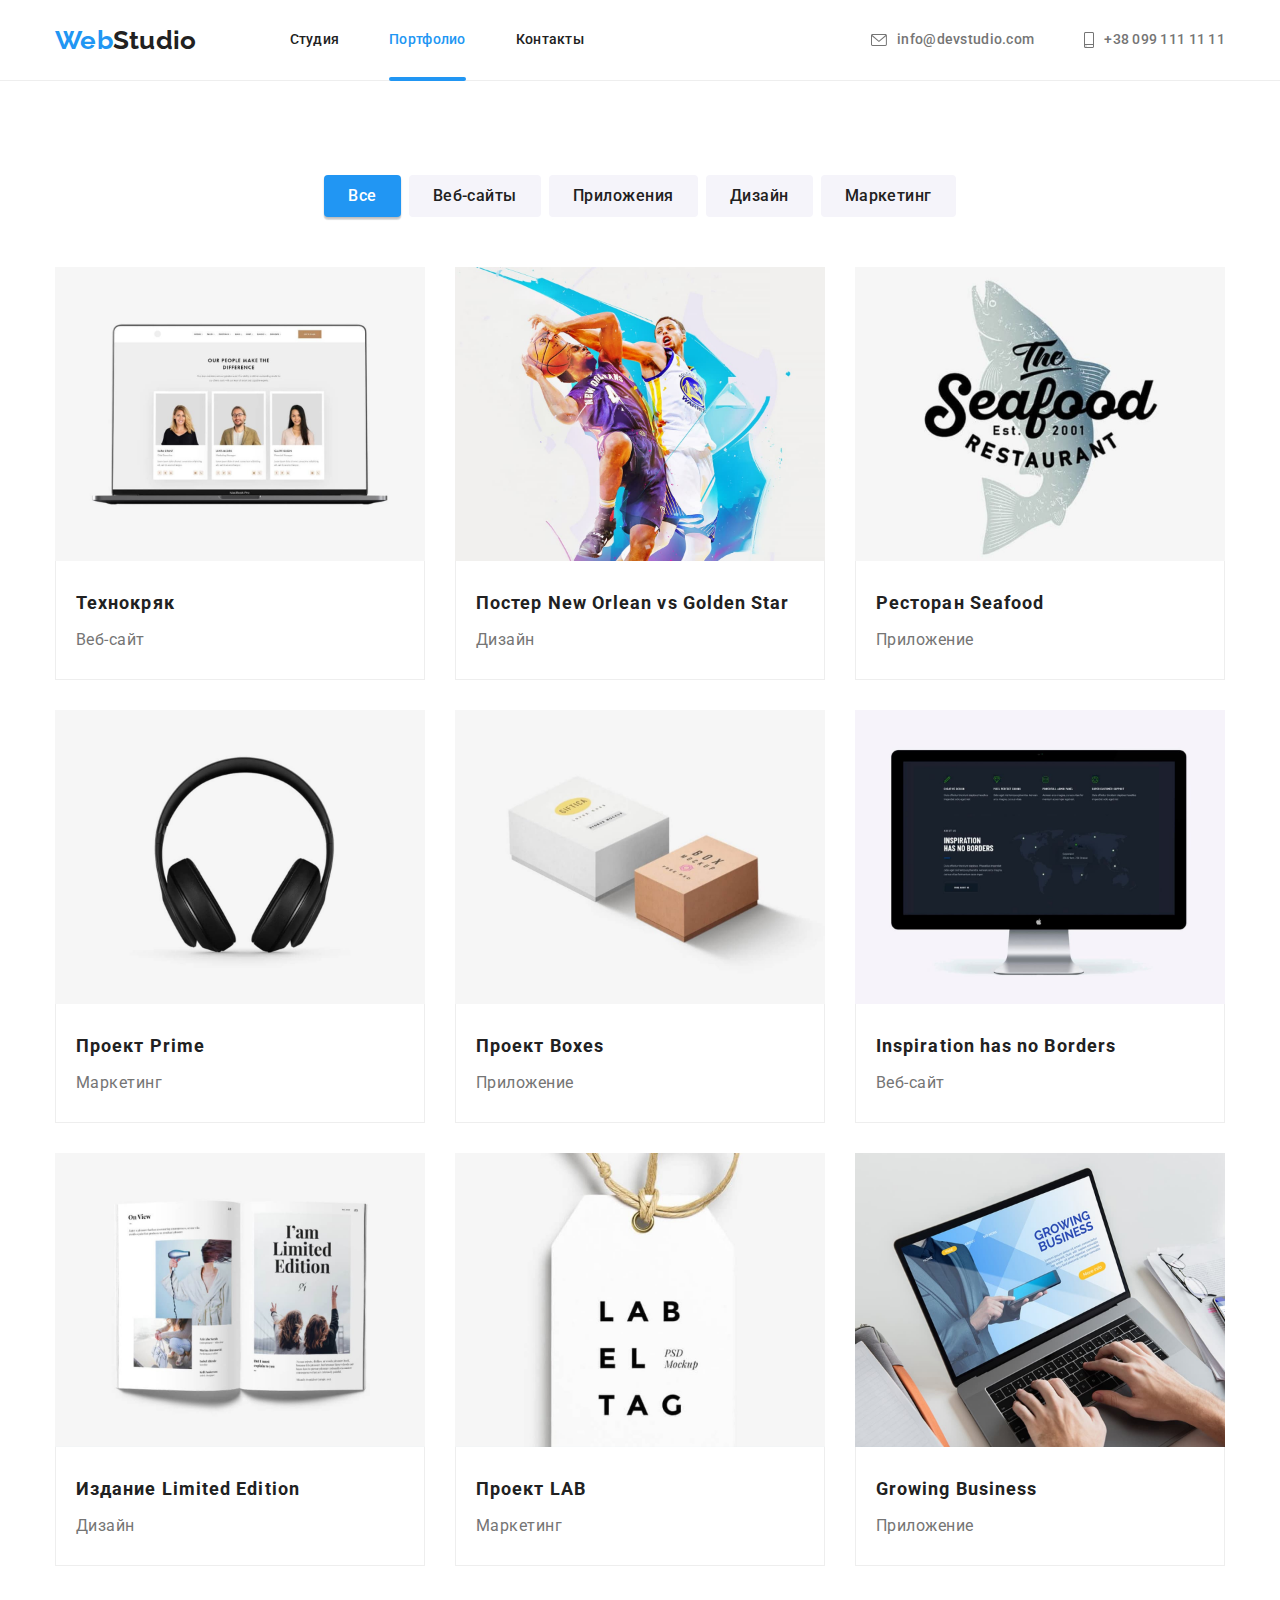
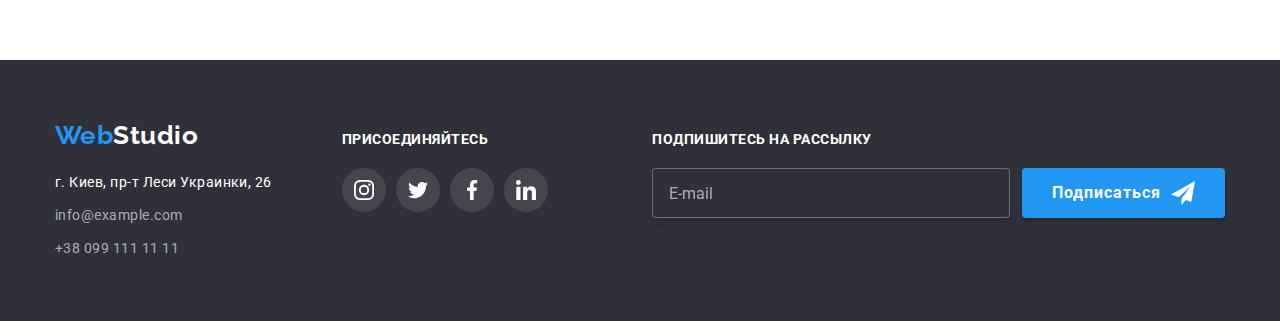
==== commit 857a4422: "створює адаптивну верстку 2" ====
--- a/portfolio.html
+++ b/portfolio.html
@@ -21,37 +21,7 @@
 
     <header class="page-header">
       <div class="container page-header__container">
-        <nav class="main-nav">
-          <a class="main-logo" href="./index.html"><span class="main-logo__web">Web</span>Studio</a>
-          <ul class="main-nav__list">
-            <li class="main-nav__item"><a class="main-nav__link" href="./index.html">Студия</a></li>
-            <li class="main-nav__item">
-              <a class="main-nav__link main-nav__link--current" href="./portfolio.html"
-                >Портфолио</a
-              >
-            </li>
-            <li class="main-nav__item"><a class="main-nav__link" href="">Контакты</a></li>
-          </ul>
-        </nav>
-
-        <ul class="page-header__contact-list">
-          <li class="page-header__contact-item">
-            <a class="page-header__contact" href="mailto:info@devstudio.com">
-              <svg class="page-header__contact-icon" width="16" height="12">
-                <use href="./images/sprite.svg#icon-envelope"></use>
-              </svg>
-              info@devstudio.com
-            </a>
-          </li>
-          <li class="page-header__contact-item">
-            <a class="page-header__contact" href="tel:+380991111111">
-              <svg class="page-header__contact-icon" width="10" height="16">
-                <use href="./images/sprite.svg#icon-smartphone"></use>
-              </svg>
-              +38 099 111 11 11
-            </a>
-          </li>
-        </ul>
+        <a class="main-logo" href="./index.html"><span class="main-logo__web">Web</span>Studio</a>
 
         <button
           class="menu-button"
@@ -65,7 +35,58 @@
             <use class="menu-button__icon-menu" href="./images/sprite.svg#icon-menu"></use>
           </svg>
         </button>
-        <div class="menu-container" id="menu-container" data-menu>Контент меню</div>
+        <div class="menu-container" id="menu-container" data-menu>
+          <nav class="main-nav">
+            <ul class="main-nav__list">
+              <li class="main-nav__item">
+                <a class="main-nav__link" href="./index.html">Студия</a>
+              </li>
+              <li class="main-nav__item">
+                <a class="main-nav__link main-nav__link--current" href="./portfolio.html"
+                  >Портфолио</a
+                >
+              </li>
+              <li class="main-nav__item"><a class="main-nav__link" href="">Контакты</a></li>
+            </ul>
+          </nav>
+
+          <ul class="page-header__contact-list">
+            <li class="page-header__contact-item">
+              <a
+                class="page-header__contact page-header__contact--large"
+                href="mailto:info@devstudio.com"
+              >
+                <svg class="page-header__contact-icon" width="16" height="12">
+                  <use href="./images/sprite.svg#icon-envelope"></use>
+                </svg>
+                info@devstudio.com
+              </a>
+            </li>
+            <li class="page-header__contact-item">
+              <a class="page-header__contact page-header__contact--blue" href="tel:+380991111111">
+                <svg class="page-header__contact-icon" width="10" height="16">
+                  <use href="./images/sprite.svg#icon-smartphone"></use>
+                </svg>
+                +38 099 111 11 11
+              </a>
+            </li>
+          </ul>
+
+          <ul class="social-mobile">
+            <li class="social-mobile__item">
+              <a class="social-mobile__link" href="">Instagram</a>
+            </li>
+            <li class="social-mobile__item">
+              <a class="social-mobile__link" href="">Twitter</a>
+            </li>
+            <li class="social-mobile__item">
+              <a class="social-mobile__link" href="">Facebook</a>
+            </li>
+            <li class="social-mobile__item">
+              <a class="social-mobile__link" href="">LinkedIn</a>
+            </li>
+          </ul>
+        </div>
       </div>
     </header>
 
@@ -124,7 +145,7 @@
                 </div>
 
                 <div class="section-projects__product">
-                  <h2 class="section-projects__subtitle">Постер New Orlean vs GoldenStar</h2>
+                  <h2 class="section-projects__subtitle">Постер New Orlean vs Golden Star</h2>
                   <p class="section-projects__text">Дизайн</p>
                 </div>
               </a>
@@ -340,5 +361,6 @@
         </div>
       </div>
     </footer>
+    <script src="./js/menu.js"></script>
   </body>
 </html>
--- a/css/main.min.css
+++ b/css/main.min.css
@@ -1 +1 @@
-:root{--primary-text-color: #757575;--title-text-color: #212121;--accent-color: #2196f3;--primary-white-color: #ffffff;--secondary-bg: #f5f4fa;--footer-bg: #2f303a;--icons-color: #afb1b8;--indent: 30px;--items: 3}.visually-hidden{position:absolute;width:1px;height:1px;margin:-1px;border:0;padding:0;white-space:nowrap;-webkit-clip-path:inset(100%);clip-path:inset(100%);clip:rect(0 0 0 0);overflow:hidden}html{-webkit-box-sizing:border-box;box-sizing:border-box}*,*::before,*::after{-webkit-box-sizing:inherit;box-sizing:inherit}body{margin:0;font-family:Roboto,sans-serif;color:var(--primary-text-color);background-color:var(--primary-white-color);letter-spacing:.03em}.main-logo{text-decoration:none;font-family:Raleway,sans-serif;font-weight:700;font-size:24px;line-height:1.17;color:var(--title-text-color)}@media screen and (min-width: 1200px){.main-logo{font-size:26px;line-height:1.19}}.button{border-radius:4px;border-color:rgba(0,0,0,0);padding:10px 32px;min-width:200px;height:50px;-webkit-box-shadow:0px 4px 4px rgba(0,0,0,.15);box-shadow:0px 4px 4px rgba(0,0,0,.15);color:var(--primary-white-color);background-color:var(--accent-color);font-family:inherit;font-weight:700;font-size:16px;line-height:1.88;-webkit-box-align:center;-ms-flex-align:center;align-items:center;text-align:center;letter-spacing:.06em;cursor:pointer;-webkit-transition-property:background-color;transition-property:background-color;-webkit-transition-duration:250ms;transition-duration:250ms;-webkit-transition-timing-function:cubic-bezier(0.4, 0, 0.2, 1);transition-timing-function:cubic-bezier(0.4, 0, 0.2, 1)}.button:hover,.button:focus{background-color:#188ce8}.social-group{margin-left:70px;margin-right:auto}@media screen and (max-width: 1199px){.social-group{text-align:center;margin:0 0 60px}}.social-group__title{margin-top:0;margin-bottom:20px;font-weight:700;font-size:14px;line-height:1.14;text-transform:uppercase;color:var(--primary-white-color)}.social-group__list{display:-webkit-box;display:-ms-flexbox;display:flex;-webkit-box-pack:center;-ms-flex-pack:center;justify-content:center}.social-group__item:not(:last-child){margin-right:10px}.social-group__link{display:-webkit-box;display:-ms-flexbox;display:flex;-webkit-box-align:center;-ms-flex-align:center;align-items:center;-webkit-box-pack:center;-ms-flex-pack:center;justify-content:center;width:44px;height:44px;border-radius:50%;background:rgba(255,255,255,.1);-webkit-transition-property:background-color;transition-property:background-color;-webkit-transition-duration:250ms;transition-duration:250ms;-webkit-transition-timing-function:cubic-bezier(0.4, 0, 0.2, 1);transition-timing-function:cubic-bezier(0.4, 0, 0.2, 1)}.social-group__link:hover,.social-group__link:focus{background-color:var(--accent-color)}.social-group__icon{fill:var(--primary-white-color);width:20px;height:20px;-webkit-transition-property:fill;transition-property:fill;-webkit-transition-duration:250ms;transition-duration:250ms;-webkit-transition-timing-function:cubic-bezier(0.4, 0, 0.2, 1);transition-timing-function:cubic-bezier(0.4, 0, 0.2, 1)}.social-group__link:hover .social-group__icon,.social-group__link:focus .social-group__icon{fill:var(--primary-white-color)}h1,h2,h3,p{margin-bottom:0;margin-top:0}ul,li{padding:0;margin:0;list-style:none}a{text-decoration:none;color:inherit}img{display:block;max-width:100%;height:auto}.container{padding-left:15px;padding-right:15px;margin-left:auto;margin-right:auto}@media screen and (min-width: 480px){.container{width:480px}}@media screen and (min-width: 768px){.container{width:768px}}@media screen and (min-width: 1200px){.container{width:1200px}}.page-header__container{position:relative;display:-webkit-box;display:-ms-flexbox;display:flex;-webkit-box-align:center;-ms-flex-align:center;align-items:center;-webkit-box-pack:justify;-ms-flex-pack:justify;justify-content:space-between}@media screen and (max-width: 767px){.page-header__container{padding-top:16px;padding-bottom:16px}}.menu-button{display:-webkit-inline-box;display:-ms-inline-flexbox;display:inline-flex;margin:0;padding:0;border:none;background-color:rgba(0,0,0,0)}@media screen and (min-width: 768px){.menu-button{display:none}}.menu-button__icon-cross{display:none}.menu-button.is-open .menu-button__icon-cross{display:block}.menu-button.is-open .menu-button__icon-menu{display:none}.menu-container{display:none;position:absolute;top:100%;left:0;width:100%;height:600px;background-color:bisque;padding:20px;text-align:center;font-size:20px}.menu-container.is-open{display:block}.main-nav{display:-webkit-box;display:-ms-flexbox;display:flex;-webkit-box-align:center;-ms-flex-align:center;align-items:center}.page-header{font-weight:500;font-size:14px;line-height:1.14;letter-spacing:.02em;border-bottom:1px solid #eee}.main-nav__list{display:-webkit-box;display:-ms-flexbox;display:flex;margin-left:93px;gap:50px}@media screen and (max-width: 767px){.main-nav__list{display:none}}.main-nav__link{color:var(--title-text-color);display:block;padding-top:32px;padding-bottom:32px;-webkit-transition-property:color;transition-property:color;-webkit-transition-duration:250ms;transition-duration:250ms;-webkit-transition-timing-function:cubic-bezier(0.4, 0, 0.2, 1);transition-timing-function:cubic-bezier(0.4, 0, 0.2, 1)}.main-nav__link:hover,.main-nav__link:focus,.main-nav__link--current,.page-header__contact:hover,.page-header__contact:focus,.footer__contact:hover,.footer__contact:focus,.main-logo__web{color:var(--accent-color)}.main-nav__link--current{position:relative}.main-nav__link--current::after{content:"";position:absolute;bottom:-1px;left:0;width:100%;height:4px;background:var(--accent-color);border-radius:2px}@media screen and (max-width: 767px){.page-header__contact-list{display:none}}@media screen and (min-width: 1200px){.page-header__contact-list{display:-webkit-box;display:-ms-flexbox;display:flex;margin-left:auto;gap:50px}}.page-header__contact{display:-webkit-box;display:-ms-flexbox;display:flex;-webkit-box-align:center;-ms-flex-align:center;align-items:center;padding:5px 0;-webkit-transition-property:color;transition-property:color;-webkit-transition-duration:250ms;transition-duration:250ms;-webkit-transition-timing-function:cubic-bezier(0.4, 0, 0.2, 1);transition-timing-function:cubic-bezier(0.4, 0, 0.2, 1)}@media screen and (max-width: 1199px){.page-header__contact{font-weight:500;font-size:12px;line-height:1.17;letter-spacing:.02em}}@media screen and (min-width: 1200px){.page-header__contact{padding-top:32px;padding-bottom:32px}}.page-header__contact-icon{fill:#757575;margin-right:10px;-webkit-transition-property:fill;transition-property:fill;-webkit-transition-duration:250ms;transition-duration:250ms;-webkit-transition-timing-function:cubic-bezier(0.4, 0, 0.2, 1);transition-timing-function:cubic-bezier(0.4, 0, 0.2, 1)}.page-header__contact:hover .page-header__contact-icon,.page-header__contact:focus .page-header__contact-icon{fill:var(--accent-color)}.section-hero{background-image:-webkit-gradient(linear, left top, right top, from(rgba(47, 48, 58, 0.4)), to(rgba(47, 48, 58, 0.4))),url(../images/hero.jpg);background-image:linear-gradient(to right, rgba(47, 48, 58, 0.4), rgba(47, 48, 58, 0.4)),url(../images/hero.jpg);background-repeat:no-repeat;background-position:center;margin-left:auto;margin-right:auto;max-width:1600px;height:600px;background-size:cover;background-color:var(--footer-bg);text-align:center;padding:200px 0}.section-hero__title{font-weight:900;font-size:26px;line-height:1.62;margin-top:0;margin-bottom:30px;text-align:center;letter-spacing:.06em;text-transform:uppercase;color:#fff}@media screen and (min-width: 1200px){.section-hero__title{font-size:44px;line-height:1.36}}@media screen and (max-width: 1199px){.section-advantage{padding:60px 0}}@media screen and (min-width: 1200px){.section-advantage{padding-top:94px}}@media screen and (min-width: 768px){.section-advantage__list{display:-webkit-box;display:-ms-flexbox;display:flex;-ms-flex-wrap:wrap;flex-wrap:wrap;gap:var(--indent)}}.section-advantage__icon{width:70px;height:70px}.section-advantage__icon-box{display:-webkit-box;display:-ms-flexbox;display:flex;-webkit-box-align:center;-ms-flex-align:center;align-items:center;-webkit-box-pack:center;-ms-flex-pack:center;justify-content:center;height:120px;width:100%;margin-bottom:30px;background-color:var(--secondary-bg);border-radius:4px}@media screen and (max-width: 767px){.section-advantage__item:not(:last-child){margin-bottom:30px}}@media screen and (min-width: 768px){.section-advantage__item{--items: 2;-ms-flex-preferred-size:calc((100% - var(--indent)*(var(--items) - 1))/var(--items));flex-basis:calc((100% - var(--indent)*(var(--items) - 1))/var(--items))}}@media screen and (min-width: 1200px){.section-advantage__item{--items: 4}}.section-advantage__title,.section-work__title,.section-team__title,.section-clients__title,.section-projects__title{font-weight:700;font-size:28px;line-height:1.18;text-align:center;color:var(--title-text-color);margin-bottom:30px}@media screen and (min-width: 1200px){.section-advantage__title,.section-work__title,.section-team__title,.section-clients__title,.section-projects__title{font-size:36px;line-height:1.17;margin-bottom:50px}}.section-advantage__subtitle{color:var(--title-text-color);font-weight:700;font-size:14px;line-height:1.14;text-transform:uppercase;margin-top:0;margin-bottom:10px}@media screen and (max-width: 767px){.section-advantage__subtitle{text-align:center}}.section-advantage__text{font-size:14px;line-height:1.71}.section-work{padding:94px 0}@media screen and (max-width: 1199px){.section-work{display:none}}.section-work__list{display:-webkit-box;display:-ms-flexbox;display:flex;-ms-flex-wrap:wrap;flex-wrap:wrap;gap:var(--indent)}.section-work__item{position:relative;-ms-flex-preferred-size:calc((100% - var(--indent)*(var(--items) - 1))/var(--items));flex-basis:calc((100% - var(--indent)*(var(--items) - 1))/var(--items))}.section-work__img{width:100%}.section-work__subtitle{position:absolute;bottom:0;display:-webkit-box;display:-ms-flexbox;display:flex;width:100%;-webkit-box-align:center;-ms-flex-align:center;align-items:center;-webkit-box-pack:center;-ms-flex-pack:center;justify-content:center;padding:27px 0;font-weight:700;font-size:14px;line-height:1.14;text-transform:uppercase;color:var(--primary-white-color);background:rgba(47,48,58,.8)}.section-team{background-color:var(--secondary-bg);padding:60px 0}@media screen and (min-width: 1200px){.section-team{padding:94px 0}}@media screen and (min-width: 768px){.section-team__list{display:-webkit-box;display:-ms-flexbox;display:flex;-ms-flex-wrap:wrap;flex-wrap:wrap;gap:var(--indent)}}.section-team__item{display:-webkit-box;display:-ms-flexbox;display:flex;-webkit-box-pack:center;-ms-flex-pack:center;justify-content:center;background-color:var(--primary-white-color);-webkit-box-shadow:0px 1px 3px rgba(0,0,0,.12),0px 1px 1px rgba(0,0,0,.14),0px 2px 1px rgba(0,0,0,.2);box-shadow:0px 1px 3px rgba(0,0,0,.12),0px 1px 1px rgba(0,0,0,.14),0px 2px 1px rgba(0,0,0,.2);border-radius:0px 0px 4px 4px;padding-bottom:24px}@media screen and (min-width: 768px){.section-team__item{--items: 2;-ms-flex-preferred-size:calc((100% - var(--indent)*(var(--items) - 1))/var(--items));flex-basis:calc((100% - var(--indent)*(var(--items) - 1))/var(--items))}}@media screen and (min-width: 1200px){.section-team__item{--items: 4}}@media screen and (max-width: 767px){.section-team__item:not(:last-child){margin-bottom:30px}}@media screen and (min-width: 1200px){.section-team__item{padding-bottom:30px}}.section-team__img{width:100%}.section-team__name{color:var(--title-text-color);font-weight:500;font-size:16px;line-height:1.19;text-align:center;margin-top:30px;margin-bottom:10px}.section-team__speciality{font-size:16px;line-height:1.19;text-align:center;margin-bottom:16px}.social-group__icon--team{fill:var(--icons-color)}.section-clients{padding:60px 0}@media screen and (min-width: 1200px){.section-clients{padding:94px 0}}.section-clients__list{display:-webkit-box;display:-ms-flexbox;display:flex;-ms-flex-wrap:wrap;flex-wrap:wrap;gap:var(--indent)}.section-clients__item{display:-webkit-box;display:-ms-flexbox;display:flex;-webkit-box-pack:center;-ms-flex-pack:center;justify-content:center;--items: 2;-ms-flex-preferred-size:calc((100% - var(--indent)*(var(--items) - 1))/var(--items));flex-basis:calc((100% - var(--indent)*(var(--items) - 1))/var(--items))}@media screen and (min-width: 768px){.section-clients__item{--items: 3}}@media screen and (min-width: 1200px){.section-clients__item{--items: 6}}.section-clients__logo{display:-webkit-box;display:-ms-flexbox;display:flex;-webkit-box-align:center;-ms-flex-align:center;align-items:center;-webkit-box-pack:center;-ms-flex-pack:center;justify-content:center;min-width:100%;height:92px;border:1px solid var(--icons-color);border-radius:4px;-webkit-transition-property:border;transition-property:border;-webkit-transition-duration:250ms;transition-duration:250ms;-webkit-transition-timing-function:cubic-bezier(0.4, 0, 0.2, 1);transition-timing-function:cubic-bezier(0.4, 0, 0.2, 1)}.section-clients__logo:hover,.section-clients__logo:focus{border:1px solid var(--accent-color)}.section-clients__logo-inside{fill:var(--icons-color);width:106px;height:60px;-webkit-transition-property:fill;transition-property:fill;-webkit-transition-duration:250ms;transition-duration:250ms;-webkit-transition-timing-function:cubic-bezier(0.4, 0, 0.2, 1);transition-timing-function:cubic-bezier(0.4, 0, 0.2, 1)}.section-clients__logo:hover .section-clients__logo-inside,.section-clients__logo:focus .section-clients__logo-inside{fill:var(--accent-color)}.section-projects{padding:60px 0}@media screen and (min-width: 1200px){.section-projects{padding:94px 0}}.button__filter{border-radius:4px;border-color:rgba(0,0,0,0);font-family:inherit;font-weight:500;font-size:16px;line-height:1.62;text-align:center;letter-spacing:.03em;cursor:pointer;color:var(--title-text-color);background-color:var(--secondary-bg);padding:6px 22px;-webkit-transition-property:background-color,color,-webkit-box-shadow;transition-property:background-color,color,-webkit-box-shadow;transition-property:background-color,color,box-shadow;transition-property:background-color,color,box-shadow,-webkit-box-shadow;-webkit-transition-duration:250ms;transition-duration:250ms;-webkit-transition-timing-function:cubic-bezier(0.4, 0, 0.2, 1);transition-timing-function:cubic-bezier(0.4, 0, 0.2, 1)}@media screen and (max-width: 767px){.button__filter{margin-bottom:15px}}.button__filter:hover,.button__filter:focus,.button__filter--active{color:var(--primary-white-color);background-color:var(--accent-color);-webkit-box-shadow:0px 3px 1px rgba(0,0,0,.1),0px 1px 2px rgba(0,0,0,.08),0px 2px 2px rgba(0,0,0,.12);box-shadow:0px 3px 1px rgba(0,0,0,.1),0px 1px 2px rgba(0,0,0,.08),0px 2px 2px rgba(0,0,0,.12)}.section-projects__filter{display:-webkit-box;display:-ms-flexbox;display:flex;-ms-flex-wrap:wrap;flex-wrap:wrap;-webkit-box-pack:center;-ms-flex-pack:center;justify-content:center;margin-bottom:50px}@media screen and (max-width: 767px){.section-projects__filter{-webkit-box-pack:start;-ms-flex-pack:start;justify-content:flex-start;margin-bottom:25px}}.section-projects__filter-item:not(:last-child){margin-right:8px}@media screen and (min-width: 768px){.section-projects__list{display:-webkit-box;display:-ms-flexbox;display:flex;-ms-flex-wrap:wrap;flex-wrap:wrap;gap:var(--indent)}}@media screen and (max-width: 767px){.section-projects__item:not(:last-child){margin-bottom:30px}}@media screen and (min-width: 768px){.section-projects__item{--items: 2;-ms-flex-preferred-size:calc((100% - var(--indent)*(var(--items) - 1))/var(--items));flex-basis:calc((100% - var(--indent)*(var(--items) - 1))/var(--items))}}@media screen and (min-width: 1200px){.section-projects__item{--items: 3;-ms-flex-preferred-size:calc((100% - var(--indent)*(var(--items) - 1))/var(--items));flex-basis:calc((100% - var(--indent)*(var(--items) - 1))/var(--items))}}.section-projects__link{display:block;-webkit-transition-property:-webkit-box-shadow;transition-property:-webkit-box-shadow;transition-property:box-shadow;transition-property:box-shadow, -webkit-box-shadow;-webkit-transition-duration:250ms;transition-duration:250ms;-webkit-transition-timing-function:cubic-bezier(0.4, 0, 0.2, 1);transition-timing-function:cubic-bezier(0.4, 0, 0.2, 1)}.section-projects__link:hover,.section-projects__link:focus{-webkit-box-shadow:0px 1px 1px rgba(0,0,0,.12),0px 4px 4px rgba(0,0,0,.06),1px 4px 6px rgba(0,0,0,.16);box-shadow:0px 1px 1px rgba(0,0,0,.12),0px 4px 4px rgba(0,0,0,.06),1px 4px 6px rgba(0,0,0,.16)}.section-projects__image{position:relative;overflow:hidden}.section-projects__subtitle{color:var(--title-text-color);font-weight:700;font-size:18px;line-height:2;letter-spacing:.06em;margin-top:0;margin-bottom:4px}.section-projects__text{font-size:16px;line-height:1.88}.section-projects__overlay{position:absolute;bottom:0;left:0;display:-webkit-box;display:-ms-flexbox;display:flex;-webkit-box-align:center;-ms-flex-align:center;align-items:center;width:100%;height:100%;-webkit-transform:translatey(100%);transform:translatey(100%);-webkit-transition-property:-webkit-transform;transition-property:-webkit-transform;transition-property:transform;transition-property:transform, -webkit-transform;-webkit-transition-duration:250ms;transition-duration:250ms;-webkit-transition-timing-function:cubic-bezier(0.4, 0, 0.2, 1);transition-timing-function:cubic-bezier(0.4, 0, 0.2, 1);font-size:18px;line-height:1.56;padding:63px 24px;color:#fff;background:rgba(33,150,243,.9)}.section-projects__link:hover .section-projects__overlay,.section-projects__link:focus .section-projects__overlay{-webkit-transform:translatey(0);transform:translatey(0)}.section-projects__product{border-left:1px solid #eee;border-right:1px solid #eee;border-bottom:1px solid #eee;padding:24px 20px}.footer{padding:60px 0;background-color:var(--footer-bg)}@media screen and (min-width: 1200px){.footer__container{display:-webkit-box;display:-ms-flexbox;display:flex;-webkit-box-align:baseline;-ms-flex-align:baseline;align-items:baseline;-webkit-box-pack:justify;-ms-flex-pack:justify;justify-content:space-between}}@media screen and (min-width: 768px){.footer__contact-social{display:-webkit-box;display:-ms-flexbox;display:flex;-ms-flex-pack:distribute;justify-content:space-around;-webkit-box-align:baseline;-ms-flex-align:baseline;align-items:baseline}}@media screen and (max-width: 1199px){.footer__contact-group{text-align:center;margin-bottom:60px}}.footer__contact-list{margin-top:20px;text-decoration:none;font-style:normal;text-decoration:inherit;font-size:14px;line-height:1.71}.footer__contact-item:not(:last-child){margin-bottom:9px}.main-logo--inverse{color:var(--primary-white-color);margin-bottom:20px}.footer__address{color:var(--primary-white-color);text-decoration:none}.footer__contact{color:rgba(255,255,255,.6);text-decoration:none;-webkit-transition-property:color;transition-property:color;-webkit-transition-duration:250ms;transition-duration:250ms;-webkit-transition-timing-function:cubic-bezier(0.4, 0, 0.2, 1);transition-timing-function:cubic-bezier(0.4, 0, 0.2, 1)}@media screen and (max-width: 1199px){.footer-form__wrap{text-align:center}}.footer-form{display:-webkit-box;display:-ms-flexbox;display:flex;-webkit-box-align:center;-ms-flex-align:center;align-items:center}@media screen and (max-width: 1199px){.footer-form{-webkit-box-orient:vertical;-webkit-box-direction:normal;-ms-flex-direction:column;flex-direction:column}}.footer-form__email-label{margin-bottom:20px;font-weight:700;font-size:14px;line-height:1.14;text-transform:uppercase;color:var(--primary-white-color)}.footer-form__input{border:1px solid rgba(255,255,255,.3);-webkit-filter:drop-shadow(0px 4px 4px rgba(0, 0, 0, 0.15));filter:drop-shadow(0px 4px 4px rgba(0, 0, 0, 0.15));border-radius:4px;padding:15px 16px;min-width:100%;height:50px;background-color:var(--footer-bg);color:var(--primary-white-color)}@media screen and (max-width: 1199px){.footer-form__input{margin-bottom:20px}}@media screen and (min-width: 768px){.footer-form__input{min-width:450px}}@media screen and (min-width: 1200px){.footer-form__input{min-width:358px}}.footer-form__input::-webkit-input-placeholder{font-size:16px;line-height:1.25;color:rgba(255,255,255,.6)}.footer-form__input::-moz-placeholder{font-size:16px;line-height:1.25;color:rgba(255,255,255,.6)}.footer-form__input:-ms-input-placeholder{font-size:16px;line-height:1.25;color:rgba(255,255,255,.6)}.footer-form__input::-ms-input-placeholder{font-size:16px;line-height:1.25;color:rgba(255,255,255,.6)}.footer-form__input::placeholder{font-size:16px;line-height:1.25;color:rgba(255,255,255,.6)}.button__footer{display:-webkit-box;display:-ms-flexbox;display:flex;margin-left:12px;padding:10px 28px}.button__icon{fill:var(--primary-white-color);margin-left:10px}.backdrop{position:fixed;top:0;left:0;background:rgba(0,0,0,.2);width:100%;height:100%;opacity:1;visibility:visible;-webkit-transition-property:opacity,visibility;transition-property:opacity,visibility;-webkit-transition-duration:250ms;transition-duration:250ms;-webkit-transition-timing-function:cubic-bezier(0.4, 0, 0.2, 1);transition-timing-function:cubic-bezier(0.4, 0, 0.2, 1)}.backdrop--is-hidden{opacity:0;pointer-events:none;visibility:hidden}.backdrop--is-hidden .modal{-webkit-transform:translate(-50%, 50%) scale(0.5);transform:translate(-50%, 50%) scale(0.5)}.modal{position:absolute;min-width:450px;top:50%;left:50%;-webkit-transform:translate(-50%, -50%) scale(1);transform:translate(-50%, -50%) scale(1);padding:40px;background-color:var(--primary-white-color);-webkit-box-shadow:0px 1px 3px rgba(0,0,0,.12),0px 1px 1px rgba(0,0,0,.14),0px 2px 1px rgba(0,0,0,.2);box-shadow:0px 1px 3px rgba(0,0,0,.12),0px 1px 1px rgba(0,0,0,.14),0px 2px 1px rgba(0,0,0,.2);border-radius:4px;-webkit-transition-property:-webkit-transform;transition-property:-webkit-transform;transition-property:transform;transition-property:transform, -webkit-transform;-webkit-transition-duration:250ms;transition-duration:250ms;-webkit-transition-timing-function:cubic-bezier(0.4, 0, 0.2, 1);transition-timing-function:cubic-bezier(0.4, 0, 0.2, 1)}.modal__button{position:absolute;top:8px;right:8px;display:-webkit-box;display:-ms-flexbox;display:flex;-webkit-box-align:center;-ms-flex-align:center;align-items:center;-webkit-box-pack:center;-ms-flex-pack:center;justify-content:center;background-color:var(--primary-white-color);width:30px;height:30px;border-radius:50%;padding:0px;border:1px solid rgba(0,0,0,.1);cursor:pointer}.modal__button:hover .modal__button-icon{fill:var(--accent-color)}.modal__form{display:-webkit-box;display:-ms-flexbox;display:flex;-webkit-box-orient:vertical;-webkit-box-direction:normal;-ms-flex-direction:column;flex-direction:column;-webkit-box-align:center;-ms-flex-align:center;align-items:center}.modal__title{margin-bottom:12px;font-weight:700;font-size:20px;line-height:1.15;text-align:center;color:var(--title-text-color)}.modal__label{display:-webkit-box;display:-ms-flexbox;display:flex;-webkit-box-orient:vertical;-webkit-box-direction:normal;-ms-flex-direction:column;flex-direction:column;margin-bottom:10px;width:100%}.modal__input-field{position:relative;display:-webkit-box;display:-ms-flexbox;display:flex;-webkit-box-orient:vertical;-webkit-box-direction:normal;-ms-flex-direction:column;flex-direction:column}.modal__name{margin-bottom:4px;font-size:12px;line-height:1.17;letter-spacing:.01em}.modal__icon{position:absolute;left:12px;top:50%;-webkit-transform:translateY(-50%);transform:translateY(-50%);width:18px;height:18px;fill:#212121;-webkit-transition-property:fill;transition-property:fill;-webkit-transition-duration:250ms;transition-duration:250ms;-webkit-transition-timing-function:cubic-bezier(0.4, 0, 0.2, 1);transition-timing-function:cubic-bezier(0.4, 0, 0.2, 1)}.modal__input:focus+.modal__icon{fill:var(--accent-color)}.modal__input{border:1px solid rgba(33,33,33,.2);border-radius:4px;margin:0;padding:11px 12px 11px 42px;color:var(--title-text-color);-webkit-transition-property:border-color;transition-property:border-color;-webkit-transition-duration:250ms;transition-duration:250ms;-webkit-transition-timing-function:cubic-bezier(0.4, 0, 0.2, 1);transition-timing-function:cubic-bezier(0.4, 0, 0.2, 1)}.modal__input:focus{outline:none;border-color:var(--accent-color)}.modal__label--margin{margin-bottom:20px}.modal__comment{resize:none;border:1px solid rgba(33,33,33,.2);border-radius:4px;min-height:120px;margin:0;padding:12px 16px;-webkit-transition-property:border-color;transition-property:border-color;-webkit-transition-duration:250ms;transition-duration:250ms;-webkit-transition-timing-function:cubic-bezier(0.4, 0, 0.2, 1);transition-timing-function:cubic-bezier(0.4, 0, 0.2, 1)}.modal__comment:focus{outline:none;border-color:var(--accent-color)}.modal__comment::-webkit-input-placeholder{font-size:14px;line-height:1.14;letter-spacing:.01em;color:rgba(117,117,117,.5)}.modal__comment::-moz-placeholder{font-size:14px;line-height:1.14;letter-spacing:.01em;color:rgba(117,117,117,.5)}.modal__comment:-ms-input-placeholder{font-size:14px;line-height:1.14;letter-spacing:.01em;color:rgba(117,117,117,.5)}.modal__comment::-ms-input-placeholder{font-size:14px;line-height:1.14;letter-spacing:.01em;color:rgba(117,117,117,.5)}.modal__comment::placeholder{font-size:14px;line-height:1.14;letter-spacing:.01em;color:rgba(117,117,117,.5)}.modal__checkbox{position:relative;display:-webkit-box;display:-ms-flexbox;display:flex;margin-bottom:30px;-webkit-box-align:center;-ms-flex-align:center;align-items:center;-webkit-box-pack:center;-ms-flex-pack:center;justify-content:center}.modal__checkbox-input{-webkit-appearance:none;-moz-appearance:none;appearance:none;position:absolute}.modal__checkbox-icon{display:inline-block;margin-right:7px;width:16px;height:15px}.modal__checkbox-icon--on{fill:var(--accent-color);position:absolute;left:0;opacity:0;-webkit-transition-property:opacity;transition-property:opacity;-webkit-transition-duration:250ms;transition-duration:250ms;-webkit-transition-timing-function:cubic-bezier(0.4, 0, 0.2, 1);transition-timing-function:cubic-bezier(0.4, 0, 0.2, 1)}.modal__checkbox-input:checked~.modal__checkbox-icon--on{opacity:1}.modal__checkbox-label{font-size:14px;line-height:1.71}.modal__agreement-link{color:var(--accent-color)}.button__form{padding:10px 55px;width:200px}/*# sourceMappingURL=main.min.css.map */+:root{--primary-text-color: #757575;--title-text-color: #212121;--accent-color: #2196f3;--primary-white-color: #ffffff;--secondary-bg: #f5f4fa;--footer-bg: #2f303a;--icons-color: #afb1b8;--indent: 30px;--items: 3}.visually-hidden{position:absolute;width:1px;height:1px;margin:-1px;border:0;padding:0;white-space:nowrap;-webkit-clip-path:inset(100%);clip-path:inset(100%);clip:rect(0 0 0 0);overflow:hidden}html{-webkit-box-sizing:border-box;box-sizing:border-box}*,*::before,*::after{-webkit-box-sizing:inherit;box-sizing:inherit}body{margin:0;font-family:Roboto,sans-serif;color:var(--primary-text-color);background-color:var(--primary-white-color);letter-spacing:.03em}body.modal-open{overflow:hidden}.main-logo{text-decoration:none;font-family:Raleway,sans-serif;font-weight:700;font-size:24px;line-height:1.17;color:var(--title-text-color)}@media screen and (min-width: 1200px){.main-logo{font-size:26px;line-height:1.19}}.button{border-radius:4px;border-color:rgba(0,0,0,0);padding:10px 32px;min-width:200px;height:50px;-webkit-box-shadow:0px 4px 4px rgba(0,0,0,.15);box-shadow:0px 4px 4px rgba(0,0,0,.15);color:var(--primary-white-color);background-color:var(--accent-color);font-family:inherit;font-weight:700;font-size:16px;line-height:1.88;-webkit-box-align:center;-ms-flex-align:center;align-items:center;text-align:center;letter-spacing:.06em;cursor:pointer;-webkit-transition-property:background-color;transition-property:background-color;-webkit-transition-duration:250ms;transition-duration:250ms;-webkit-transition-timing-function:cubic-bezier(0.4, 0, 0.2, 1);transition-timing-function:cubic-bezier(0.4, 0, 0.2, 1)}.button:hover,.button:focus{background-color:#188ce8}.social-group{margin-left:70px;margin-right:auto}@media screen and (max-width: 1199px){.social-group{text-align:center;margin:0 0 60px}}.social-group__title{margin-top:0;margin-bottom:20px;font-weight:700;font-size:14px;line-height:1.14;text-transform:uppercase;color:var(--primary-white-color)}.social-group__list{display:-webkit-box;display:-ms-flexbox;display:flex;-webkit-box-pack:center;-ms-flex-pack:center;justify-content:center}.social-group__item:not(:last-child){margin-right:10px}.social-group__link{display:-webkit-box;display:-ms-flexbox;display:flex;-webkit-box-align:center;-ms-flex-align:center;align-items:center;-webkit-box-pack:center;-ms-flex-pack:center;justify-content:center;width:44px;height:44px;border-radius:50%;background:rgba(255,255,255,.1);-webkit-transition-property:background-color;transition-property:background-color;-webkit-transition-duration:250ms;transition-duration:250ms;-webkit-transition-timing-function:cubic-bezier(0.4, 0, 0.2, 1);transition-timing-function:cubic-bezier(0.4, 0, 0.2, 1)}.social-group__link:hover,.social-group__link:focus{background-color:var(--accent-color)}.social-group__icon{fill:var(--primary-white-color);width:20px;height:20px;-webkit-transition-property:fill;transition-property:fill;-webkit-transition-duration:250ms;transition-duration:250ms;-webkit-transition-timing-function:cubic-bezier(0.4, 0, 0.2, 1);transition-timing-function:cubic-bezier(0.4, 0, 0.2, 1)}.social-group__link:hover .social-group__icon,.social-group__link:focus .social-group__icon{fill:var(--primary-white-color)}h1,h2,h3,p{margin-bottom:0;margin-top:0}ul,li{padding:0;margin:0;list-style:none}a{text-decoration:none;color:inherit}img{display:block;max-width:100%;height:auto}.container{padding-left:15px;padding-right:15px;margin-left:auto;margin-right:auto}@media screen and (min-width: 480px){.container{width:480px}}@media screen and (min-width: 768px){.container{width:768px}}@media screen and (min-width: 1200px){.container{width:1200px}}.page-header{font-weight:500;font-size:14px;line-height:1.14;letter-spacing:.02em;border-bottom:1px solid #eee}.page-header__container{position:relative;display:-webkit-box;display:-ms-flexbox;display:flex;-webkit-box-align:center;-ms-flex-align:center;align-items:center;-webkit-box-pack:justify;-ms-flex-pack:justify;justify-content:space-between}@media screen and (max-width: 767px){.page-header__container{padding-top:10px;padding-bottom:10px}}.menu-button{z-index:2;display:-webkit-inline-box;display:-ms-inline-flexbox;display:inline-flex;margin:0;padding:0;border:none;background-color:rgba(0,0,0,0)}@media screen and (min-width: 768px){.menu-button{display:none}}.menu-button__icon-cross{display:none}.menu-button.is-open .menu-button__icon-cross{display:block}.menu-button:hover .menu-button__icon-menu,.menu-button:hover .menu-button__icon-cross{fill:var(--accent-color)}.menu-button.is-open .menu-button__icon-menu{display:none}.menu-container{z-index:1;background-color:var(--primary-white-color);text-align:center}@media screen and (max-width: 767px){.menu-container{display:none;position:absolute;text-align:left;top:0;left:0;width:100%;padding:48px 40px}.menu-container.is-open{display:block}}@media screen and (min-width: 768px){.menu-container{display:-webkit-box;display:-ms-flexbox;display:flex;-webkit-box-flex:1;-ms-flex-positive:1;flex-grow:1;-webkit-box-align:center;-ms-flex-align:center;align-items:center;-webkit-box-pack:justify;-ms-flex-pack:justify;justify-content:space-between}}.main-nav{display:-webkit-box;display:-ms-flexbox;display:flex;-webkit-box-align:center;-ms-flex-align:center;align-items:center}@media screen and (max-width: 767px){.main-nav{font-size:40px;line-height:1.18;margin-bottom:302px}}@media screen and (min-width: 768px){.main-nav__list{display:-webkit-box;display:-ms-flexbox;display:flex;margin-left:93px;gap:50px}}.main-nav__link{color:var(--title-text-color);display:block;-webkit-transition-property:color;transition-property:color;-webkit-transition-duration:250ms;transition-duration:250ms;-webkit-transition-timing-function:cubic-bezier(0.4, 0, 0.2, 1);transition-timing-function:cubic-bezier(0.4, 0, 0.2, 1)}@media screen and (max-width: 767px){.main-nav__item+.main-nav__item .main-nav__link{padding-top:16px}.main-nav__item:not(:last-child) .main-nav__link{padding-bottom:16px}}@media screen and (min-width: 768px){.main-nav__link{padding-top:32px;padding-bottom:32px}}.main-nav__link:hover,.main-nav__link:focus,.main-nav__link--current,.page-header__contact:hover,.page-header__contact:focus,.footer__contact:hover,.footer__contact:focus,.main-logo__web{color:var(--accent-color)}@media screen and (min-width: 768px){.main-nav__link--current{position:relative}.main-nav__link--current::after{content:"";position:absolute;bottom:-1px;left:0;width:100%;height:4px;background:var(--accent-color);border-radius:2px}}@media screen and (max-width: 767px){.page-header__contact-list{display:-webkit-box;display:-ms-flexbox;display:flex;-webkit-box-orient:vertical;-webkit-box-direction:reverse;-ms-flex-direction:column-reverse;flex-direction:column-reverse;gap:32px;margin-bottom:64px}}@media screen and (min-width: 1200px){.page-header__contact-list{display:-webkit-box;display:-ms-flexbox;display:flex;margin-left:auto;gap:50px}}.page-header__contact{-webkit-transition-property:color;transition-property:color;-webkit-transition-duration:250ms;transition-duration:250ms;-webkit-transition-timing-function:cubic-bezier(0.4, 0, 0.2, 1);transition-timing-function:cubic-bezier(0.4, 0, 0.2, 1)}@media screen and (max-width: 767px){.page-header__contact--blue{font-size:34px;line-height:1.18;color:var(--accent-color)}.page-header__contact--large{font-size:24px;line-height:1.17}}@media screen and (min-width: 768px){.page-header__contact{display:-webkit-box;display:-ms-flexbox;display:flex;-webkit-box-align:center;-ms-flex-align:center;align-items:center;padding:5px 0;font-size:12px;line-height:1.17}}@media screen and (min-width: 1200px){.page-header__contact{font-size:14px;line-height:1.14;padding-top:32px;padding-bottom:32px}}.page-header__contact-icon{fill:#757575;margin-right:10px;-webkit-transition-property:fill;transition-property:fill;-webkit-transition-duration:250ms;transition-duration:250ms;-webkit-transition-timing-function:cubic-bezier(0.4, 0, 0.2, 1);transition-timing-function:cubic-bezier(0.4, 0, 0.2, 1)}@media screen and (max-width: 767px){.page-header__contact-icon{display:none}}.page-header__contact:hover .page-header__contact-icon,.page-header__contact:focus .page-header__contact-icon{fill:var(--accent-color)}.social-mobile{display:-webkit-box;display:-ms-flexbox;display:flex}@media screen and (min-width: 768px){.social-mobile{display:none}}.social-mobile__item{font-size:18px;line-height:1.22;color:var(--accent-color)}.social-mobile__item+.social-mobile__item .social-mobile__link{padding-left:10px;border-left:1px solid rgba(33,33,33,.2)}.social-mobile__item:not(:last-child) .social-mobile__link{padding-right:10px}.section-hero{background-image:-webkit-gradient(linear, left top, right top, from(rgba(47, 48, 58, 0.4)), to(rgba(47, 48, 58, 0.4))),url(../images/hero.jpg);background-image:linear-gradient(to right, rgba(47, 48, 58, 0.4), rgba(47, 48, 58, 0.4)),url(../images/hero.jpg);background-repeat:no-repeat;background-position:center;margin-left:auto;margin-right:auto;max-width:1600px;height:600px;background-size:cover;background-color:var(--footer-bg);text-align:center;padding:200px 0}.section-hero__title{font-weight:900;font-size:26px;line-height:1.62;margin-top:0;margin-bottom:30px;text-align:center;letter-spacing:.06em;text-transform:uppercase;color:#fff}@media screen and (min-width: 1200px){.section-hero__title{font-size:44px;line-height:1.36}}@media screen and (max-width: 1199px){.section-advantage{padding:60px 0}}@media screen and (min-width: 1200px){.section-advantage{padding-top:94px}}@media screen and (min-width: 768px){.section-advantage__list{display:-webkit-box;display:-ms-flexbox;display:flex;-ms-flex-wrap:wrap;flex-wrap:wrap;gap:var(--indent)}}.section-advantage__icon{width:70px;height:70px}.section-advantage__icon-box{display:-webkit-box;display:-ms-flexbox;display:flex;-webkit-box-align:center;-ms-flex-align:center;align-items:center;-webkit-box-pack:center;-ms-flex-pack:center;justify-content:center;height:120px;width:100%;margin-bottom:30px;background-color:var(--secondary-bg);border-radius:4px}@media screen and (max-width: 767px){.section-advantage__item:not(:last-child){margin-bottom:30px}}@media screen and (min-width: 768px){.section-advantage__item{--items: 2;-ms-flex-preferred-size:calc((100% - var(--indent)*(var(--items) - 1))/var(--items));flex-basis:calc((100% - var(--indent)*(var(--items) - 1))/var(--items))}}@media screen and (min-width: 1200px){.section-advantage__item{--items: 4}}.section-advantage__title,.section-work__title,.section-team__title,.section-clients__title,.section-projects__title{font-weight:700;font-size:28px;line-height:1.18;text-align:center;color:var(--title-text-color);margin-bottom:30px}@media screen and (min-width: 1200px){.section-advantage__title,.section-work__title,.section-team__title,.section-clients__title,.section-projects__title{font-size:36px;line-height:1.17;margin-bottom:50px}}.section-advantage__subtitle{color:var(--title-text-color);font-weight:700;font-size:14px;line-height:1.14;text-transform:uppercase;margin-top:0;margin-bottom:10px}@media screen and (max-width: 767px){.section-advantage__subtitle{text-align:center}}.section-advantage__text{font-size:14px;line-height:1.71}.section-work{padding:94px 0}@media screen and (max-width: 1199px){.section-work{display:none}}.section-work__list{display:-webkit-box;display:-ms-flexbox;display:flex;-ms-flex-wrap:wrap;flex-wrap:wrap;gap:var(--indent)}.section-work__item{position:relative;-ms-flex-preferred-size:calc((100% - var(--indent)*(var(--items) - 1))/var(--items));flex-basis:calc((100% - var(--indent)*(var(--items) - 1))/var(--items))}.section-work__img{width:100%}.section-work__subtitle{position:absolute;bottom:0;display:-webkit-box;display:-ms-flexbox;display:flex;width:100%;-webkit-box-align:center;-ms-flex-align:center;align-items:center;-webkit-box-pack:center;-ms-flex-pack:center;justify-content:center;padding:27px 0;font-weight:700;font-size:14px;line-height:1.14;text-transform:uppercase;color:var(--primary-white-color);background:rgba(47,48,58,.8)}.section-team{background-color:var(--secondary-bg);padding:60px 0}@media screen and (min-width: 1200px){.section-team{padding:94px 0}}@media screen and (min-width: 768px){.section-team__list{display:-webkit-box;display:-ms-flexbox;display:flex;-ms-flex-wrap:wrap;flex-wrap:wrap;gap:var(--indent)}}.section-team__item{display:-webkit-box;display:-ms-flexbox;display:flex;-webkit-box-pack:center;-ms-flex-pack:center;justify-content:center;background-color:var(--primary-white-color);-webkit-box-shadow:0px 1px 3px rgba(0,0,0,.12),0px 1px 1px rgba(0,0,0,.14),0px 2px 1px rgba(0,0,0,.2);box-shadow:0px 1px 3px rgba(0,0,0,.12),0px 1px 1px rgba(0,0,0,.14),0px 2px 1px rgba(0,0,0,.2);border-radius:0px 0px 4px 4px;padding-bottom:24px}@media screen and (min-width: 768px){.section-team__item{--items: 2;-ms-flex-preferred-size:calc((100% - var(--indent)*(var(--items) - 1))/var(--items));flex-basis:calc((100% - var(--indent)*(var(--items) - 1))/var(--items))}}@media screen and (min-width: 1200px){.section-team__item{--items: 4}}@media screen and (max-width: 767px){.section-team__item:not(:last-child){margin-bottom:30px}}@media screen and (min-width: 1200px){.section-team__item{padding-bottom:30px}}.section-team__img{width:100%}.section-team__name{color:var(--title-text-color);font-weight:500;font-size:16px;line-height:1.19;text-align:center;margin-top:30px;margin-bottom:10px}.section-team__speciality{font-size:16px;line-height:1.19;text-align:center;margin-bottom:16px}.social-group__icon--team{fill:var(--icons-color)}.section-clients{padding:60px 0}@media screen and (min-width: 1200px){.section-clients{padding:94px 0}}.section-clients__list{display:-webkit-box;display:-ms-flexbox;display:flex;-ms-flex-wrap:wrap;flex-wrap:wrap;gap:var(--indent)}.section-clients__item{display:-webkit-box;display:-ms-flexbox;display:flex;-webkit-box-pack:center;-ms-flex-pack:center;justify-content:center;--items: 2;-ms-flex-preferred-size:calc((100% - var(--indent)*(var(--items) - 1))/var(--items));flex-basis:calc((100% - var(--indent)*(var(--items) - 1))/var(--items))}@media screen and (min-width: 768px){.section-clients__item{--items: 3}}@media screen and (min-width: 1200px){.section-clients__item{--items: 6}}.section-clients__logo{display:-webkit-box;display:-ms-flexbox;display:flex;-webkit-box-align:center;-ms-flex-align:center;align-items:center;-webkit-box-pack:center;-ms-flex-pack:center;justify-content:center;min-width:100%;height:92px;border:1px solid var(--icons-color);border-radius:4px;-webkit-transition-property:border;transition-property:border;-webkit-transition-duration:250ms;transition-duration:250ms;-webkit-transition-timing-function:cubic-bezier(0.4, 0, 0.2, 1);transition-timing-function:cubic-bezier(0.4, 0, 0.2, 1)}.section-clients__logo:hover,.section-clients__logo:focus{border:1px solid var(--accent-color)}.section-clients__logo-inside{fill:var(--icons-color);width:106px;height:60px;-webkit-transition-property:fill;transition-property:fill;-webkit-transition-duration:250ms;transition-duration:250ms;-webkit-transition-timing-function:cubic-bezier(0.4, 0, 0.2, 1);transition-timing-function:cubic-bezier(0.4, 0, 0.2, 1)}.section-clients__logo:hover .section-clients__logo-inside,.section-clients__logo:focus .section-clients__logo-inside{fill:var(--accent-color)}.section-projects{padding:60px 0}@media screen and (min-width: 1200px){.section-projects{padding:94px 0}}.button__filter{border-radius:4px;border-color:rgba(0,0,0,0);font-family:inherit;font-weight:500;font-size:16px;line-height:1.62;text-align:center;letter-spacing:.03em;cursor:pointer;color:var(--title-text-color);background-color:var(--secondary-bg);padding:6px 22px;-webkit-transition-property:background-color,color,-webkit-box-shadow;transition-property:background-color,color,-webkit-box-shadow;transition-property:background-color,color,box-shadow;transition-property:background-color,color,box-shadow,-webkit-box-shadow;-webkit-transition-duration:250ms;transition-duration:250ms;-webkit-transition-timing-function:cubic-bezier(0.4, 0, 0.2, 1);transition-timing-function:cubic-bezier(0.4, 0, 0.2, 1)}@media screen and (max-width: 767px){.button__filter{margin-bottom:15px}}.button__filter:hover,.button__filter:focus,.button__filter--active{color:var(--primary-white-color);background-color:var(--accent-color);-webkit-box-shadow:0px 3px 1px rgba(0,0,0,.1),0px 1px 2px rgba(0,0,0,.08),0px 2px 2px rgba(0,0,0,.12);box-shadow:0px 3px 1px rgba(0,0,0,.1),0px 1px 2px rgba(0,0,0,.08),0px 2px 2px rgba(0,0,0,.12)}.section-projects__filter{display:-webkit-box;display:-ms-flexbox;display:flex;-ms-flex-wrap:wrap;flex-wrap:wrap;-webkit-box-pack:center;-ms-flex-pack:center;justify-content:center;margin-bottom:50px}@media screen and (max-width: 767px){.section-projects__filter{-webkit-box-pack:start;-ms-flex-pack:start;justify-content:flex-start;margin-bottom:25px}}.section-projects__filter-item:not(:last-child){margin-right:8px}@media screen and (min-width: 768px){.section-projects__list{display:-webkit-box;display:-ms-flexbox;display:flex;-ms-flex-wrap:wrap;flex-wrap:wrap;gap:var(--indent)}}@media screen and (max-width: 767px){.section-projects__item:not(:last-child){margin-bottom:30px}}@media screen and (min-width: 768px){.section-projects__item{--items: 2;-ms-flex-preferred-size:calc((100% - var(--indent)*(var(--items) - 1))/var(--items));flex-basis:calc((100% - var(--indent)*(var(--items) - 1))/var(--items))}}@media screen and (min-width: 1200px){.section-projects__item{--items: 3;-ms-flex-preferred-size:calc((100% - var(--indent)*(var(--items) - 1))/var(--items));flex-basis:calc((100% - var(--indent)*(var(--items) - 1))/var(--items))}}.section-projects__link{display:block;-webkit-transition-property:-webkit-box-shadow;transition-property:-webkit-box-shadow;transition-property:box-shadow;transition-property:box-shadow, -webkit-box-shadow;-webkit-transition-duration:250ms;transition-duration:250ms;-webkit-transition-timing-function:cubic-bezier(0.4, 0, 0.2, 1);transition-timing-function:cubic-bezier(0.4, 0, 0.2, 1)}.section-projects__link:hover,.section-projects__link:focus{-webkit-box-shadow:0px 1px 1px rgba(0,0,0,.12),0px 4px 4px rgba(0,0,0,.06),1px 4px 6px rgba(0,0,0,.16);box-shadow:0px 1px 1px rgba(0,0,0,.12),0px 4px 4px rgba(0,0,0,.06),1px 4px 6px rgba(0,0,0,.16)}.section-projects__image{position:relative;overflow:hidden}.section-projects__subtitle{color:var(--title-text-color);font-weight:700;font-size:18px;line-height:2;letter-spacing:.06em;margin-top:0;margin-bottom:4px}.section-projects__text{font-size:16px;line-height:1.88}.section-projects__overlay{position:absolute;bottom:0;left:0;display:-webkit-box;display:-ms-flexbox;display:flex;-webkit-box-align:center;-ms-flex-align:center;align-items:center;width:100%;height:100%;-webkit-transform:translatey(100%);transform:translatey(100%);-webkit-transition-property:-webkit-transform;transition-property:-webkit-transform;transition-property:transform;transition-property:transform, -webkit-transform;-webkit-transition-duration:250ms;transition-duration:250ms;-webkit-transition-timing-function:cubic-bezier(0.4, 0, 0.2, 1);transition-timing-function:cubic-bezier(0.4, 0, 0.2, 1);font-size:18px;line-height:1.56;padding:63px 24px;color:#fff;background:rgba(33,150,243,.9)}.section-projects__link:hover .section-projects__overlay,.section-projects__link:focus .section-projects__overlay{-webkit-transform:translatey(0);transform:translatey(0)}.section-projects__product{border-left:1px solid #eee;border-right:1px solid #eee;border-bottom:1px solid #eee;padding:24px 20px}.footer{padding:60px 0;background-color:var(--footer-bg)}@media screen and (min-width: 1200px){.footer__container{display:-webkit-box;display:-ms-flexbox;display:flex;-webkit-box-align:baseline;-ms-flex-align:baseline;align-items:baseline;-webkit-box-pack:justify;-ms-flex-pack:justify;justify-content:space-between}}@media screen and (min-width: 768px){.footer__contact-social{display:-webkit-box;display:-ms-flexbox;display:flex;-ms-flex-pack:distribute;justify-content:space-around;-webkit-box-align:baseline;-ms-flex-align:baseline;align-items:baseline}}@media screen and (max-width: 1199px){.footer__contact-group{text-align:center;margin-bottom:60px}}.footer__contact-list{margin-top:20px;text-decoration:none;font-style:normal;text-decoration:inherit;font-size:14px;line-height:1.71}.footer__contact-item:not(:last-child){margin-bottom:9px}.main-logo--inverse{color:var(--primary-white-color);margin-bottom:20px}.footer__address{color:var(--primary-white-color);text-decoration:none}.footer__contact{color:rgba(255,255,255,.6);text-decoration:none;-webkit-transition-property:color;transition-property:color;-webkit-transition-duration:250ms;transition-duration:250ms;-webkit-transition-timing-function:cubic-bezier(0.4, 0, 0.2, 1);transition-timing-function:cubic-bezier(0.4, 0, 0.2, 1)}@media screen and (max-width: 1199px){.footer-form__wrap{text-align:center}}.footer-form{display:-webkit-box;display:-ms-flexbox;display:flex;-webkit-box-align:center;-ms-flex-align:center;align-items:center}@media screen and (max-width: 1199px){.footer-form{-webkit-box-orient:vertical;-webkit-box-direction:normal;-ms-flex-direction:column;flex-direction:column}}.footer-form__email-label{margin-bottom:20px;font-weight:700;font-size:14px;line-height:1.14;text-transform:uppercase;color:var(--primary-white-color)}.footer-form__input{border:1px solid rgba(255,255,255,.3);-webkit-filter:drop-shadow(0px 4px 4px rgba(0, 0, 0, 0.15));filter:drop-shadow(0px 4px 4px rgba(0, 0, 0, 0.15));border-radius:4px;padding:15px 16px;min-width:100%;height:50px;background-color:var(--footer-bg);color:var(--primary-white-color)}@media screen and (max-width: 1199px){.footer-form__input{margin-bottom:20px}}@media screen and (min-width: 768px){.footer-form__input{min-width:450px}}@media screen and (min-width: 1200px){.footer-form__input{min-width:358px}}.footer-form__input::-webkit-input-placeholder{font-size:16px;line-height:1.25;color:rgba(255,255,255,.6)}.footer-form__input::-moz-placeholder{font-size:16px;line-height:1.25;color:rgba(255,255,255,.6)}.footer-form__input:-ms-input-placeholder{font-size:16px;line-height:1.25;color:rgba(255,255,255,.6)}.footer-form__input::-ms-input-placeholder{font-size:16px;line-height:1.25;color:rgba(255,255,255,.6)}.footer-form__input::placeholder{font-size:16px;line-height:1.25;color:rgba(255,255,255,.6)}.button__footer{display:-webkit-box;display:-ms-flexbox;display:flex;margin-left:12px;padding:10px 28px}.button__icon{fill:var(--primary-white-color);margin-left:10px}.backdrop{z-index:3;position:fixed;top:0;left:0;background:rgba(0,0,0,.2);width:100%;height:100%;opacity:1;visibility:visible;padding:93px 15px 94px 15px;overflow-y:scroll;-webkit-transition-property:opacity,visibility;transition-property:opacity,visibility;-webkit-transition-duration:250ms;transition-duration:250ms;-webkit-transition-timing-function:cubic-bezier(0.4, 0, 0.2, 1);transition-timing-function:cubic-bezier(0.4, 0, 0.2, 1)}.backdrop--is-hidden{opacity:0;pointer-events:none;visibility:hidden}.backdrop--is-hidden .modal{-webkit-transform:translate(-50%, 50%) scale(0.5);transform:translate(-50%, 50%) scale(0.5)}.modal{position:relative;padding:40px;background-color:var(--primary-white-color);-webkit-box-shadow:0px 1px 3px rgba(0,0,0,.12),0px 1px 1px rgba(0,0,0,.14),0px 2px 1px rgba(0,0,0,.2);box-shadow:0px 1px 3px rgba(0,0,0,.12),0px 1px 1px rgba(0,0,0,.14),0px 2px 1px rgba(0,0,0,.2);border-radius:4px;-webkit-transition-property:-webkit-transform;transition-property:-webkit-transform;transition-property:transform;transition-property:transform, -webkit-transform;-webkit-transition-duration:250ms;transition-duration:250ms;-webkit-transition-timing-function:cubic-bezier(0.4, 0, 0.2, 1);transition-timing-function:cubic-bezier(0.4, 0, 0.2, 1)}@media screen and (min-width: 480px)and (max-width: 1199px){.modal{max-width:450px;margin-left:auto;margin-right:auto}}@media screen and (min-width: 1200px){.modal{position:absolute;top:50%;left:50%;-webkit-transform:translate(-50%, -50%) scale(1);transform:translate(-50%, -50%) scale(1)}}@media screen and (max-width: 479px){.modal{width:100%}}.modal__button{position:absolute;top:8px;right:8px;display:-webkit-box;display:-ms-flexbox;display:flex;-webkit-box-align:center;-ms-flex-align:center;align-items:center;-webkit-box-pack:center;-ms-flex-pack:center;justify-content:center;background-color:var(--primary-white-color);width:30px;height:30px;border-radius:50%;padding:0px;border:1px solid rgba(0,0,0,.1);cursor:pointer}.modal__button:hover .modal__button-icon{fill:var(--accent-color)}.modal__form{display:-webkit-box;display:-ms-flexbox;display:flex;-webkit-box-orient:vertical;-webkit-box-direction:normal;-ms-flex-direction:column;flex-direction:column;-webkit-box-align:center;-ms-flex-align:center;align-items:center}.modal__title{margin-bottom:12px;font-weight:700;font-size:20px;line-height:1.15;text-align:center;color:var(--title-text-color)}.modal__label{display:-webkit-box;display:-ms-flexbox;display:flex;-webkit-box-orient:vertical;-webkit-box-direction:normal;-ms-flex-direction:column;flex-direction:column;margin-bottom:10px;width:100%}.modal__input-field{position:relative;display:-webkit-box;display:-ms-flexbox;display:flex;-webkit-box-orient:vertical;-webkit-box-direction:normal;-ms-flex-direction:column;flex-direction:column}.modal__name{margin-bottom:4px;font-size:12px;line-height:1.17;letter-spacing:.01em}.modal__icon{position:absolute;left:12px;top:50%;-webkit-transform:translateY(-50%);transform:translateY(-50%);width:18px;height:18px;fill:#212121;-webkit-transition-property:fill;transition-property:fill;-webkit-transition-duration:250ms;transition-duration:250ms;-webkit-transition-timing-function:cubic-bezier(0.4, 0, 0.2, 1);transition-timing-function:cubic-bezier(0.4, 0, 0.2, 1)}.modal__input:focus+.modal__icon{fill:var(--accent-color)}.modal__input{border:1px solid rgba(33,33,33,.2);border-radius:4px;margin:0;padding:11px 12px 11px 42px;color:var(--title-text-color);-webkit-transition-property:border-color;transition-property:border-color;-webkit-transition-duration:250ms;transition-duration:250ms;-webkit-transition-timing-function:cubic-bezier(0.4, 0, 0.2, 1);transition-timing-function:cubic-bezier(0.4, 0, 0.2, 1)}.modal__input:focus{outline:none;border-color:var(--accent-color)}.modal__label--margin{margin-bottom:20px}.modal__comment{resize:none;border:1px solid rgba(33,33,33,.2);border-radius:4px;min-height:120px;margin:0;padding:12px 16px;-webkit-transition-property:border-color;transition-property:border-color;-webkit-transition-duration:250ms;transition-duration:250ms;-webkit-transition-timing-function:cubic-bezier(0.4, 0, 0.2, 1);transition-timing-function:cubic-bezier(0.4, 0, 0.2, 1)}.modal__comment:focus{outline:none;border-color:var(--accent-color)}.modal__comment::-webkit-input-placeholder{font-size:14px;line-height:1.14;letter-spacing:.01em;color:rgba(117,117,117,.5)}.modal__comment::-moz-placeholder{font-size:14px;line-height:1.14;letter-spacing:.01em;color:rgba(117,117,117,.5)}.modal__comment:-ms-input-placeholder{font-size:14px;line-height:1.14;letter-spacing:.01em;color:rgba(117,117,117,.5)}.modal__comment::-ms-input-placeholder{font-size:14px;line-height:1.14;letter-spacing:.01em;color:rgba(117,117,117,.5)}.modal__comment::placeholder{font-size:14px;line-height:1.14;letter-spacing:.01em;color:rgba(117,117,117,.5)}.modal__checkbox{position:relative;display:-webkit-box;display:-ms-flexbox;display:flex;margin-bottom:30px;-webkit-box-align:center;-ms-flex-align:center;align-items:center;-webkit-box-pack:center;-ms-flex-pack:center;justify-content:center}.modal__checkbox-input{-webkit-appearance:none;-moz-appearance:none;appearance:none;position:absolute}.modal__checkbox-icon{-ms-flex-negative:0;flex-shrink:0;display:inline-block;margin-right:7px;width:16px;height:15px}.modal__checkbox-input:checked~.modal__checkbox-icon{opacity:0}.modal__checkbox-icon--on{fill:var(--accent-color);position:absolute;left:0;opacity:0;-webkit-transition-property:opacity;transition-property:opacity;-webkit-transition-duration:250ms;transition-duration:250ms;-webkit-transition-timing-function:cubic-bezier(0.4, 0, 0.2, 1);transition-timing-function:cubic-bezier(0.4, 0, 0.2, 1)}.modal__checkbox-input:checked+.modal__checkbox-icon--on{opacity:1}.modal__checkbox-label{font-size:12px;line-height:1.17}@media screen and (min-width: 1200px){.modal__checkbox-label{font-size:14px;line-height:1.71}}.modal__agreement-link{color:var(--accent-color)}.button__form{padding:10px 55px;width:200px}/*# sourceMappingURL=main.min.css.map */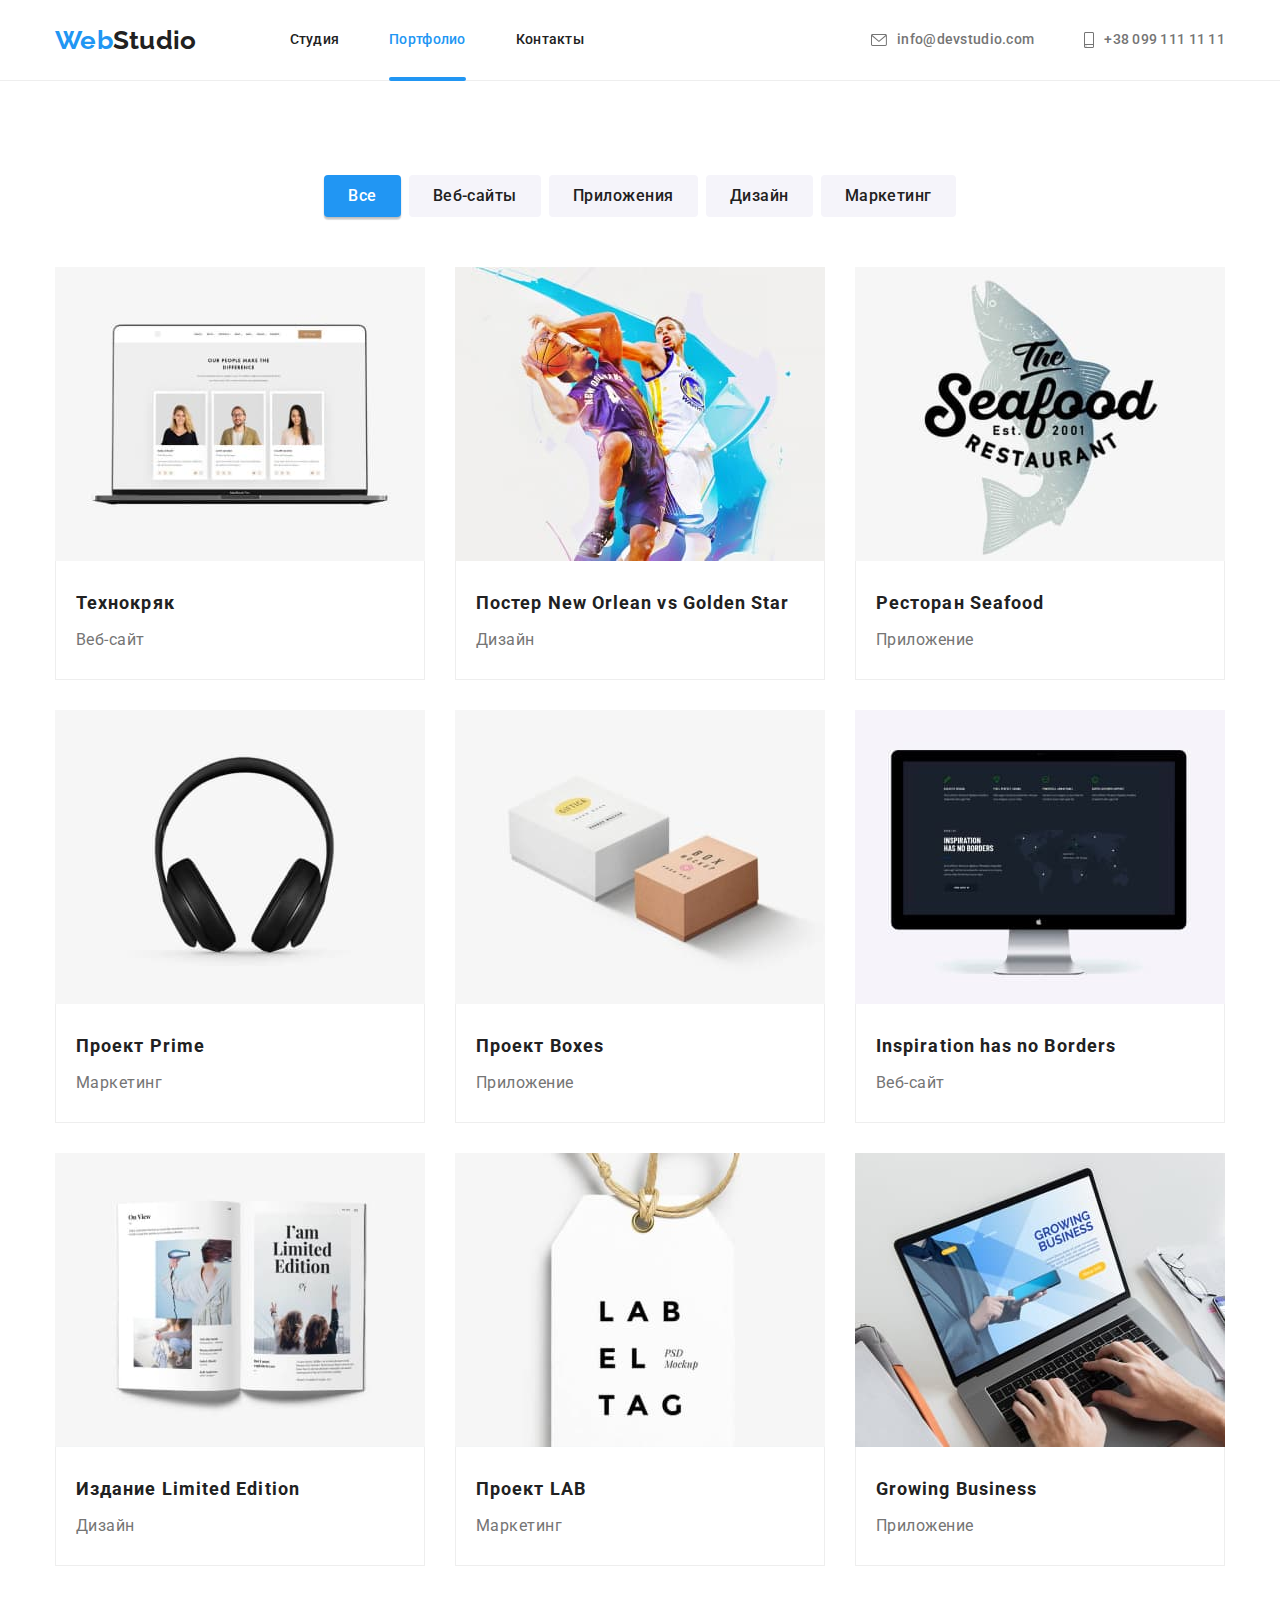
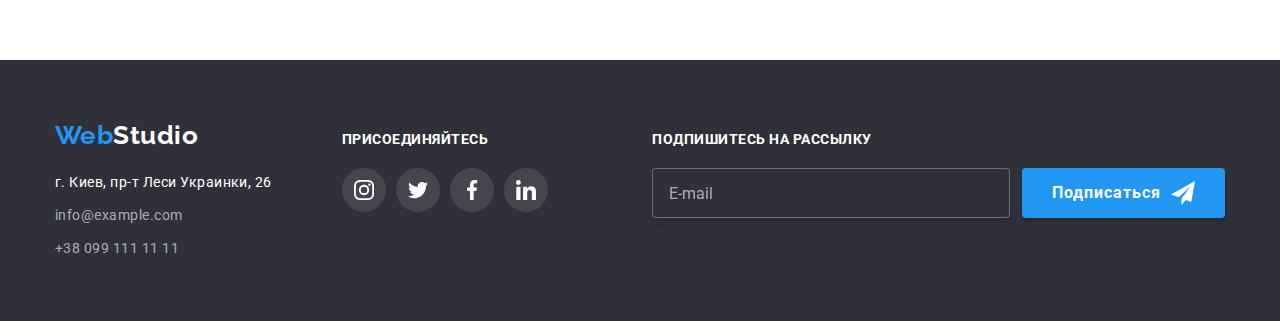
==== commit ad23daf7: "додає адаптивну графіку в секцію команди та портфоліо" ====
--- a/portfolio.html
+++ b/portfolio.html
@@ -120,7 +120,22 @@
             <li class="section-projects__item">
               <a class="section-projects__link" href="">
                 <div class="section-projects__image">
-                  <img src="./images/poster1.jpg" alt="Технокряк" />
+                  <picture>
+                    <source
+                      srcset="./images/poster1_mobile.jpg 1x, ./images/poster1_mobile@2x.jpg 2x"
+                      media="(max-width: 767px)"
+                    />
+                    <source
+                      srcset="./images/poster1_tablet.jpg 1x, ./images/poster1_tablet@2x.jpg 2x"
+                      media="(min-width: 768px) and (max-width: 1199px)"
+                    />
+                    <source
+                      srcset="./images/poster1_desktop.jpg 1x, ./images/poster1_desktop@2x.jpg 2x"
+                      media="(min-width: 1200px)"
+                    />
+                    <img src="./images/poster1_mobile.jpg" alt="Технокряк" />
+                  </picture>
+
                   <p class="section-projects__overlay">
                     Ресурс предлагает комплексные предложения с разным уровнем функционала и
                     сервисов. Все это позволит посетителю получить исчерпывающие сведения о компании
@@ -136,7 +151,22 @@
             <li class="section-projects__item">
               <a href="" class="section-projects__link">
                 <div class="section-projects__image">
-                  <img src="./images/poster2.jpg" alt="Постер New Orlean vs Golden Star" />
+                  <picture>
+                    <source
+                      srcset="./images/poster2_mobile.jpg 1x, ./images/poster2_mobile@2x.jpg 2x"
+                      media="(max-width: 767px)"
+                    />
+                    <source
+                      srcset="./images/poster2_tablet.jpg 1x, ./images/poster2_tablet@2x.jpg 2x"
+                      media="(min-width: 768px) and (max-width: 1199px)"
+                    />
+                    <source
+                      srcset="./images/poster2_desktop.jpg 1x, ./images/poster2_desktop@2x.jpg 2x"
+                      media="(min-width: 1200px)"
+                    />
+                    <img src="./images/poster2_mobile.jpg" alt="Постер New Orlean vs Golden Star" />
+                  </picture>
+
                   <p class="section-projects__overlay">
                     Ресурс предлагает комплексные предложения с разным уровнем функционала и
                     сервисов. Все это позволит посетителю получить исчерпывающие сведения о компании
@@ -154,7 +184,22 @@
             <li class="section-projects__item">
               <a href="" class="section-projects__link">
                 <div class="section-projects__image">
-                  <img src="./images/poster3.jpg" alt="Ресторан Seafood" />
+                  <picture>
+                    <source
+                      srcset="./images/poster3_mobile.jpg 1x, ./images/poster3_mobile@2x.jpg 2x"
+                      media="(max-width: 767px)"
+                    />
+                    <source
+                      srcset="./images/poster3_tablet.jpg 1x, ./images/poster3_tablet@2x.jpg 2x"
+                      media="(min-width: 768px) and (max-width: 1199px)"
+                    />
+                    <source
+                      srcset="./images/poster3_desktop.jpg 1x, ./images/poster3_desktop@2x.jpg 2x"
+                      media="(min-width: 1200px)"
+                    />
+                    <img src="./images/poster3_mobile.jpg" alt="Ресторан Seafood" />
+                  </picture>
+
                   <p class="section-projects__overlay">
                     Ресурс предлагает комплексные предложения с разным уровнем функционала и
                     сервисов. Все это позволит посетителю получить исчерпывающие сведения о компании
@@ -171,7 +216,22 @@
             <li class="section-projects__item">
               <a href="" class="section-projects__link">
                 <div class="section-projects__image">
-                  <img src="./images/poster4.jpg" alt="Проект Prime" />
+                  <picture>
+                    <source
+                      srcset="./images/poster4_mobile.jpg 1x, ./images/poster4_mobile@2x.jpg 2x"
+                      media="(max-width: 767px)"
+                    />
+                    <source
+                      srcset="./images/poster4_tablet.jpg 1x, ./images/poster4_tablet@2x.jpg 2x"
+                      media="(min-width: 768px) and (max-width: 1199px)"
+                    />
+                    <source
+                      srcset="./images/poster4_desktop.jpg 1x, ./images/poster4_desktop@2x.jpg 2x"
+                      media="(min-width: 1200px)"
+                    />
+                    <img src="./images/poster4_mobile.jpg" alt="Проект Prime" />
+                  </picture>
+
                   <p class="section-projects__overlay">
                     Ресурс предлагает комплексные предложения с разным уровнем функционала и
                     сервисов. Все это позволит посетителю получить исчерпывающие сведения о компании
@@ -188,7 +248,22 @@
             <li class="section-projects__item">
               <a href="" class="section-projects__link">
                 <div class="section-projects__image">
-                  <img src="./images/poster5.jpg" alt="Проект Boxes" />
+                  <picture>
+                    <source
+                      srcset="./images/poster5_mobile.jpg 1x, ./images/poster5_mobile@2x.jpg 2x"
+                      media="(max-width: 767px)"
+                    />
+                    <source
+                      srcset="./images/poster5_tablet.jpg 1x, ./images/poster5_tablet@2x.jpg 2x"
+                      media="(min-width: 768px) and (max-width: 1199px)"
+                    />
+                    <source
+                      srcset="./images/poster5_desktop.jpg 1x, ./images/poster5_desktop@2x.jpg 2x"
+                      media="(min-width: 1200px)"
+                    />
+                    <img src="./images/poster5_mobile.jpg" alt="Проект Boxes" />
+                  </picture>
+
                   <p class="section-projects__overlay">
                     Ресурс предлагает комплексные предложения с разным уровнем функционала и
                     сервисов. Все это позволит посетителю получить исчерпывающие сведения о компании
@@ -205,7 +280,22 @@
             <li class="section-projects__item">
               <a href="" class="section-projects__link">
                 <div class="section-projects__image">
-                  <img src="./images/poster6.jpg" alt="Inspiration has no Borders" />
+                  <picture>
+                    <source
+                      srcset="./images/poster6_mobile.jpg 1x, ./images/poster6_mobile@2x.jpg 2x"
+                      media="(max-width: 767px)"
+                    />
+                    <source
+                      srcset="./images/poster6_tablet.jpg 1x, ./images/poster6_tablet@2x.jpg 2x"
+                      media="(min-width: 768px) and (max-width: 1199px)"
+                    />
+                    <source
+                      srcset="./images/poster6_desktop.jpg 1x, ./images/poster6_desktop@2x.jpg 2x"
+                      media="(min-width: 1200px)"
+                    />
+                    <img src="./images/poster6_mobile.jpg" alt="Inspiration has no Borders" />
+                  </picture>
+
                   <p class="section-projects__overlay">
                     Ресурс предлагает комплексные предложения с разным уровнем функционала и
                     сервисов. Все это позволит посетителю получить исчерпывающие сведения о компании
@@ -222,7 +312,22 @@
             <li class="section-projects__item">
               <a href="" class="section-projects__link">
                 <div class="section-projects__image">
-                  <img src="./images/poster7.jpg" alt="Издание Limited Edition" />
+                  <picture>
+                    <source
+                      srcset="./images/poster7_mobile.jpg 1x, ./images/poster7_mobile@2x.jpg 2x"
+                      media="(max-width: 767px)"
+                    />
+                    <source
+                      srcset="./images/poster7_tablet.jpg 1x, ./images/poster7_tablet@2x.jpg 2x"
+                      media="(min-width: 768px) and (max-width: 1199px)"
+                    />
+                    <source
+                      srcset="./images/poster7_desktop.jpg 1x, ./images/poster7_desktop@2x.jpg 2x"
+                      media="(min-width: 1200px)"
+                    />
+                    <img src="./images/poster7_mobile.jpg" alt="Издание Limited Edition" />
+                  </picture>
+
                   <p class="section-projects__overlay">
                     Ресурс предлагает комплексные предложения с разным уровнем функционала и
                     сервисов. Все это позволит посетителю получить исчерпывающие сведения о компании
@@ -239,7 +344,22 @@
             <li class="section-projects__item">
               <a href="" class="section-projects__link">
                 <div class="section-projects__image">
-                  <img src="./images/poster8.jpg" alt="Проект LAB" />
+                  <picture>
+                    <source
+                      srcset="./images/poster8_mobile.jpg 1x, ./images/poster8_mobile@2x.jpg 2x"
+                      media="(max-width: 767px)"
+                    />
+                    <source
+                      srcset="./images/poster8_tablet.jpg 1x, ./images/poster8_tablet@2x.jpg 2x"
+                      media="(min-width: 768px) and (max-width: 1199px)"
+                    />
+                    <source
+                      srcset="./images/poster8_desktop.jpg 1x, ./images/poster8_desktop@2x.jpg 2x"
+                      media="(min-width: 1200px)"
+                    />
+                    <img src="./images/poster8_mobile.jpg" alt="Проект LAB" />
+                  </picture>
+
                   <p class="section-projects__overlay">
                     Ресурс предлагает комплексные предложения с разным уровнем функционала и
                     сервисов. Все это позволит посетителю получить исчерпывающие сведения о компании
@@ -256,7 +376,22 @@
             <li class="section-projects__item">
               <a href="" class="section-projects__link">
                 <div class="section-projects__image">
-                  <img src="./images/poster9.jpg" alt="Growing Business" />
+                  <picture>
+                    <source
+                      srcset="./images/poster9_mobile.jpg 1x, ./images/poster9_mobile@2x.jpg 2x"
+                      media="(max-width: 767px)"
+                    />
+                    <source
+                      srcset="./images/poster9_tablet.jpg 1x, ./images/poster9_tablet@2x.jpg 2x"
+                      media="(min-width: 768px) and (max-width: 1199px)"
+                    />
+                    <source
+                      srcset="./images/poster9_desktop.jpg 1x, ./images/poster9_desktop@2x.jpg 2x"
+                      media="(min-width: 1200px)"
+                    />
+                    <img src="./images/poster9_mobile.jpg" alt="Growing Business" />
+                  </picture>
+
                   <p class="section-projects__overlay">
                     Ресурс предлагает комплексные предложения с разным уровнем функционала и
                     сервисов. Все это позволит посетителю получить исчерпывающие сведения о компании
--- a/css/main.min.css
+++ b/css/main.min.css
@@ -1 +1 @@
-:root{--primary-text-color: #757575;--title-text-color: #212121;--accent-color: #2196f3;--primary-white-color: #ffffff;--secondary-bg: #f5f4fa;--footer-bg: #2f303a;--icons-color: #afb1b8;--indent: 30px;--items: 3}.visually-hidden{position:absolute;width:1px;height:1px;margin:-1px;border:0;padding:0;white-space:nowrap;-webkit-clip-path:inset(100%);clip-path:inset(100%);clip:rect(0 0 0 0);overflow:hidden}html{-webkit-box-sizing:border-box;box-sizing:border-box}*,*::before,*::after{-webkit-box-sizing:inherit;box-sizing:inherit}body{margin:0;font-family:Roboto,sans-serif;color:var(--primary-text-color);background-color:var(--primary-white-color);letter-spacing:.03em}body.modal-open{overflow:hidden}.main-logo{text-decoration:none;font-family:Raleway,sans-serif;font-weight:700;font-size:24px;line-height:1.17;color:var(--title-text-color)}@media screen and (min-width: 1200px){.main-logo{font-size:26px;line-height:1.19}}.button{border-radius:4px;border-color:rgba(0,0,0,0);padding:10px 32px;min-width:200px;height:50px;-webkit-box-shadow:0px 4px 4px rgba(0,0,0,.15);box-shadow:0px 4px 4px rgba(0,0,0,.15);color:var(--primary-white-color);background-color:var(--accent-color);font-family:inherit;font-weight:700;font-size:16px;line-height:1.88;-webkit-box-align:center;-ms-flex-align:center;align-items:center;text-align:center;letter-spacing:.06em;cursor:pointer;-webkit-transition-property:background-color;transition-property:background-color;-webkit-transition-duration:250ms;transition-duration:250ms;-webkit-transition-timing-function:cubic-bezier(0.4, 0, 0.2, 1);transition-timing-function:cubic-bezier(0.4, 0, 0.2, 1)}.button:hover,.button:focus{background-color:#188ce8}.social-group{margin-left:70px;margin-right:auto}@media screen and (max-width: 1199px){.social-group{text-align:center;margin:0 0 60px}}.social-group__title{margin-top:0;margin-bottom:20px;font-weight:700;font-size:14px;line-height:1.14;text-transform:uppercase;color:var(--primary-white-color)}.social-group__list{display:-webkit-box;display:-ms-flexbox;display:flex;-webkit-box-pack:center;-ms-flex-pack:center;justify-content:center}.social-group__item:not(:last-child){margin-right:10px}.social-group__link{display:-webkit-box;display:-ms-flexbox;display:flex;-webkit-box-align:center;-ms-flex-align:center;align-items:center;-webkit-box-pack:center;-ms-flex-pack:center;justify-content:center;width:44px;height:44px;border-radius:50%;background:rgba(255,255,255,.1);-webkit-transition-property:background-color;transition-property:background-color;-webkit-transition-duration:250ms;transition-duration:250ms;-webkit-transition-timing-function:cubic-bezier(0.4, 0, 0.2, 1);transition-timing-function:cubic-bezier(0.4, 0, 0.2, 1)}.social-group__link:hover,.social-group__link:focus{background-color:var(--accent-color)}.social-group__icon{fill:var(--primary-white-color);width:20px;height:20px;-webkit-transition-property:fill;transition-property:fill;-webkit-transition-duration:250ms;transition-duration:250ms;-webkit-transition-timing-function:cubic-bezier(0.4, 0, 0.2, 1);transition-timing-function:cubic-bezier(0.4, 0, 0.2, 1)}.social-group__link:hover .social-group__icon,.social-group__link:focus .social-group__icon{fill:var(--primary-white-color)}h1,h2,h3,p{margin-bottom:0;margin-top:0}ul,li{padding:0;margin:0;list-style:none}a{text-decoration:none;color:inherit}img{display:block;max-width:100%;height:auto}.container{padding-left:15px;padding-right:15px;margin-left:auto;margin-right:auto}@media screen and (min-width: 480px){.container{width:480px}}@media screen and (min-width: 768px){.container{width:768px}}@media screen and (min-width: 1200px){.container{width:1200px}}.page-header{font-weight:500;font-size:14px;line-height:1.14;letter-spacing:.02em;border-bottom:1px solid #eee}.page-header__container{position:relative;display:-webkit-box;display:-ms-flexbox;display:flex;-webkit-box-align:center;-ms-flex-align:center;align-items:center;-webkit-box-pack:justify;-ms-flex-pack:justify;justify-content:space-between}@media screen and (max-width: 767px){.page-header__container{padding-top:10px;padding-bottom:10px}}.menu-button{z-index:2;display:-webkit-inline-box;display:-ms-inline-flexbox;display:inline-flex;margin:0;padding:0;border:none;background-color:rgba(0,0,0,0)}@media screen and (min-width: 768px){.menu-button{display:none}}.menu-button__icon-cross{display:none}.menu-button.is-open .menu-button__icon-cross{display:block}.menu-button:hover .menu-button__icon-menu,.menu-button:hover .menu-button__icon-cross{fill:var(--accent-color)}.menu-button.is-open .menu-button__icon-menu{display:none}.menu-container{z-index:1;background-color:var(--primary-white-color);text-align:center}@media screen and (max-width: 767px){.menu-container{display:none;position:absolute;text-align:left;top:0;left:0;width:100%;padding:48px 40px}.menu-container.is-open{display:block}}@media screen and (min-width: 768px){.menu-container{display:-webkit-box;display:-ms-flexbox;display:flex;-webkit-box-flex:1;-ms-flex-positive:1;flex-grow:1;-webkit-box-align:center;-ms-flex-align:center;align-items:center;-webkit-box-pack:justify;-ms-flex-pack:justify;justify-content:space-between}}.main-nav{display:-webkit-box;display:-ms-flexbox;display:flex;-webkit-box-align:center;-ms-flex-align:center;align-items:center}@media screen and (max-width: 767px){.main-nav{font-size:40px;line-height:1.18;margin-bottom:302px}}@media screen and (min-width: 768px){.main-nav__list{display:-webkit-box;display:-ms-flexbox;display:flex;margin-left:93px;gap:50px}}.main-nav__link{color:var(--title-text-color);display:block;-webkit-transition-property:color;transition-property:color;-webkit-transition-duration:250ms;transition-duration:250ms;-webkit-transition-timing-function:cubic-bezier(0.4, 0, 0.2, 1);transition-timing-function:cubic-bezier(0.4, 0, 0.2, 1)}@media screen and (max-width: 767px){.main-nav__item+.main-nav__item .main-nav__link{padding-top:16px}.main-nav__item:not(:last-child) .main-nav__link{padding-bottom:16px}}@media screen and (min-width: 768px){.main-nav__link{padding-top:32px;padding-bottom:32px}}.main-nav__link:hover,.main-nav__link:focus,.main-nav__link--current,.page-header__contact:hover,.page-header__contact:focus,.footer__contact:hover,.footer__contact:focus,.main-logo__web{color:var(--accent-color)}@media screen and (min-width: 768px){.main-nav__link--current{position:relative}.main-nav__link--current::after{content:"";position:absolute;bottom:-1px;left:0;width:100%;height:4px;background:var(--accent-color);border-radius:2px}}@media screen and (max-width: 767px){.page-header__contact-list{display:-webkit-box;display:-ms-flexbox;display:flex;-webkit-box-orient:vertical;-webkit-box-direction:reverse;-ms-flex-direction:column-reverse;flex-direction:column-reverse;gap:32px;margin-bottom:64px}}@media screen and (min-width: 1200px){.page-header__contact-list{display:-webkit-box;display:-ms-flexbox;display:flex;margin-left:auto;gap:50px}}.page-header__contact{-webkit-transition-property:color;transition-property:color;-webkit-transition-duration:250ms;transition-duration:250ms;-webkit-transition-timing-function:cubic-bezier(0.4, 0, 0.2, 1);transition-timing-function:cubic-bezier(0.4, 0, 0.2, 1)}@media screen and (max-width: 767px){.page-header__contact--blue{font-size:34px;line-height:1.18;color:var(--accent-color)}.page-header__contact--large{font-size:24px;line-height:1.17}}@media screen and (min-width: 768px){.page-header__contact{display:-webkit-box;display:-ms-flexbox;display:flex;-webkit-box-align:center;-ms-flex-align:center;align-items:center;padding:5px 0;font-size:12px;line-height:1.17}}@media screen and (min-width: 1200px){.page-header__contact{font-size:14px;line-height:1.14;padding-top:32px;padding-bottom:32px}}.page-header__contact-icon{fill:#757575;margin-right:10px;-webkit-transition-property:fill;transition-property:fill;-webkit-transition-duration:250ms;transition-duration:250ms;-webkit-transition-timing-function:cubic-bezier(0.4, 0, 0.2, 1);transition-timing-function:cubic-bezier(0.4, 0, 0.2, 1)}@media screen and (max-width: 767px){.page-header__contact-icon{display:none}}.page-header__contact:hover .page-header__contact-icon,.page-header__contact:focus .page-header__contact-icon{fill:var(--accent-color)}.social-mobile{display:-webkit-box;display:-ms-flexbox;display:flex}@media screen and (min-width: 768px){.social-mobile{display:none}}.social-mobile__item{font-size:18px;line-height:1.22;color:var(--accent-color)}.social-mobile__item+.social-mobile__item .social-mobile__link{padding-left:10px;border-left:1px solid rgba(33,33,33,.2)}.social-mobile__item:not(:last-child) .social-mobile__link{padding-right:10px}.section-hero{background-image:-webkit-gradient(linear, left top, right top, from(rgba(47, 48, 58, 0.4)), to(rgba(47, 48, 58, 0.4))),url(../images/hero.jpg);background-image:linear-gradient(to right, rgba(47, 48, 58, 0.4), rgba(47, 48, 58, 0.4)),url(../images/hero.jpg);background-repeat:no-repeat;background-position:center;margin-left:auto;margin-right:auto;max-width:1600px;height:600px;background-size:cover;background-color:var(--footer-bg);text-align:center;padding:200px 0}.section-hero__title{font-weight:900;font-size:26px;line-height:1.62;margin-top:0;margin-bottom:30px;text-align:center;letter-spacing:.06em;text-transform:uppercase;color:#fff}@media screen and (min-width: 1200px){.section-hero__title{font-size:44px;line-height:1.36}}@media screen and (max-width: 1199px){.section-advantage{padding:60px 0}}@media screen and (min-width: 1200px){.section-advantage{padding-top:94px}}@media screen and (min-width: 768px){.section-advantage__list{display:-webkit-box;display:-ms-flexbox;display:flex;-ms-flex-wrap:wrap;flex-wrap:wrap;gap:var(--indent)}}.section-advantage__icon{width:70px;height:70px}.section-advantage__icon-box{display:-webkit-box;display:-ms-flexbox;display:flex;-webkit-box-align:center;-ms-flex-align:center;align-items:center;-webkit-box-pack:center;-ms-flex-pack:center;justify-content:center;height:120px;width:100%;margin-bottom:30px;background-color:var(--secondary-bg);border-radius:4px}@media screen and (max-width: 767px){.section-advantage__item:not(:last-child){margin-bottom:30px}}@media screen and (min-width: 768px){.section-advantage__item{--items: 2;-ms-flex-preferred-size:calc((100% - var(--indent)*(var(--items) - 1))/var(--items));flex-basis:calc((100% - var(--indent)*(var(--items) - 1))/var(--items))}}@media screen and (min-width: 1200px){.section-advantage__item{--items: 4}}.section-advantage__title,.section-work__title,.section-team__title,.section-clients__title,.section-projects__title{font-weight:700;font-size:28px;line-height:1.18;text-align:center;color:var(--title-text-color);margin-bottom:30px}@media screen and (min-width: 1200px){.section-advantage__title,.section-work__title,.section-team__title,.section-clients__title,.section-projects__title{font-size:36px;line-height:1.17;margin-bottom:50px}}.section-advantage__subtitle{color:var(--title-text-color);font-weight:700;font-size:14px;line-height:1.14;text-transform:uppercase;margin-top:0;margin-bottom:10px}@media screen and (max-width: 767px){.section-advantage__subtitle{text-align:center}}.section-advantage__text{font-size:14px;line-height:1.71}.section-work{padding:94px 0}@media screen and (max-width: 1199px){.section-work{display:none}}.section-work__list{display:-webkit-box;display:-ms-flexbox;display:flex;-ms-flex-wrap:wrap;flex-wrap:wrap;gap:var(--indent)}.section-work__item{position:relative;-ms-flex-preferred-size:calc((100% - var(--indent)*(var(--items) - 1))/var(--items));flex-basis:calc((100% - var(--indent)*(var(--items) - 1))/var(--items))}.section-work__img{width:100%}.section-work__subtitle{position:absolute;bottom:0;display:-webkit-box;display:-ms-flexbox;display:flex;width:100%;-webkit-box-align:center;-ms-flex-align:center;align-items:center;-webkit-box-pack:center;-ms-flex-pack:center;justify-content:center;padding:27px 0;font-weight:700;font-size:14px;line-height:1.14;text-transform:uppercase;color:var(--primary-white-color);background:rgba(47,48,58,.8)}.section-team{background-color:var(--secondary-bg);padding:60px 0}@media screen and (min-width: 1200px){.section-team{padding:94px 0}}@media screen and (min-width: 768px){.section-team__list{display:-webkit-box;display:-ms-flexbox;display:flex;-ms-flex-wrap:wrap;flex-wrap:wrap;gap:var(--indent)}}.section-team__item{display:-webkit-box;display:-ms-flexbox;display:flex;-webkit-box-pack:center;-ms-flex-pack:center;justify-content:center;background-color:var(--primary-white-color);-webkit-box-shadow:0px 1px 3px rgba(0,0,0,.12),0px 1px 1px rgba(0,0,0,.14),0px 2px 1px rgba(0,0,0,.2);box-shadow:0px 1px 3px rgba(0,0,0,.12),0px 1px 1px rgba(0,0,0,.14),0px 2px 1px rgba(0,0,0,.2);border-radius:0px 0px 4px 4px;padding-bottom:24px}@media screen and (min-width: 768px){.section-team__item{--items: 2;-ms-flex-preferred-size:calc((100% - var(--indent)*(var(--items) - 1))/var(--items));flex-basis:calc((100% - var(--indent)*(var(--items) - 1))/var(--items))}}@media screen and (min-width: 1200px){.section-team__item{--items: 4}}@media screen and (max-width: 767px){.section-team__item:not(:last-child){margin-bottom:30px}}@media screen and (min-width: 1200px){.section-team__item{padding-bottom:30px}}.section-team__img{width:100%}.section-team__name{color:var(--title-text-color);font-weight:500;font-size:16px;line-height:1.19;text-align:center;margin-top:30px;margin-bottom:10px}.section-team__speciality{font-size:16px;line-height:1.19;text-align:center;margin-bottom:16px}.social-group__icon--team{fill:var(--icons-color)}.section-clients{padding:60px 0}@media screen and (min-width: 1200px){.section-clients{padding:94px 0}}.section-clients__list{display:-webkit-box;display:-ms-flexbox;display:flex;-ms-flex-wrap:wrap;flex-wrap:wrap;gap:var(--indent)}.section-clients__item{display:-webkit-box;display:-ms-flexbox;display:flex;-webkit-box-pack:center;-ms-flex-pack:center;justify-content:center;--items: 2;-ms-flex-preferred-size:calc((100% - var(--indent)*(var(--items) - 1))/var(--items));flex-basis:calc((100% - var(--indent)*(var(--items) - 1))/var(--items))}@media screen and (min-width: 768px){.section-clients__item{--items: 3}}@media screen and (min-width: 1200px){.section-clients__item{--items: 6}}.section-clients__logo{display:-webkit-box;display:-ms-flexbox;display:flex;-webkit-box-align:center;-ms-flex-align:center;align-items:center;-webkit-box-pack:center;-ms-flex-pack:center;justify-content:center;min-width:100%;height:92px;border:1px solid var(--icons-color);border-radius:4px;-webkit-transition-property:border;transition-property:border;-webkit-transition-duration:250ms;transition-duration:250ms;-webkit-transition-timing-function:cubic-bezier(0.4, 0, 0.2, 1);transition-timing-function:cubic-bezier(0.4, 0, 0.2, 1)}.section-clients__logo:hover,.section-clients__logo:focus{border:1px solid var(--accent-color)}.section-clients__logo-inside{fill:var(--icons-color);width:106px;height:60px;-webkit-transition-property:fill;transition-property:fill;-webkit-transition-duration:250ms;transition-duration:250ms;-webkit-transition-timing-function:cubic-bezier(0.4, 0, 0.2, 1);transition-timing-function:cubic-bezier(0.4, 0, 0.2, 1)}.section-clients__logo:hover .section-clients__logo-inside,.section-clients__logo:focus .section-clients__logo-inside{fill:var(--accent-color)}.section-projects{padding:60px 0}@media screen and (min-width: 1200px){.section-projects{padding:94px 0}}.button__filter{border-radius:4px;border-color:rgba(0,0,0,0);font-family:inherit;font-weight:500;font-size:16px;line-height:1.62;text-align:center;letter-spacing:.03em;cursor:pointer;color:var(--title-text-color);background-color:var(--secondary-bg);padding:6px 22px;-webkit-transition-property:background-color,color,-webkit-box-shadow;transition-property:background-color,color,-webkit-box-shadow;transition-property:background-color,color,box-shadow;transition-property:background-color,color,box-shadow,-webkit-box-shadow;-webkit-transition-duration:250ms;transition-duration:250ms;-webkit-transition-timing-function:cubic-bezier(0.4, 0, 0.2, 1);transition-timing-function:cubic-bezier(0.4, 0, 0.2, 1)}@media screen and (max-width: 767px){.button__filter{margin-bottom:15px}}.button__filter:hover,.button__filter:focus,.button__filter--active{color:var(--primary-white-color);background-color:var(--accent-color);-webkit-box-shadow:0px 3px 1px rgba(0,0,0,.1),0px 1px 2px rgba(0,0,0,.08),0px 2px 2px rgba(0,0,0,.12);box-shadow:0px 3px 1px rgba(0,0,0,.1),0px 1px 2px rgba(0,0,0,.08),0px 2px 2px rgba(0,0,0,.12)}.section-projects__filter{display:-webkit-box;display:-ms-flexbox;display:flex;-ms-flex-wrap:wrap;flex-wrap:wrap;-webkit-box-pack:center;-ms-flex-pack:center;justify-content:center;margin-bottom:50px}@media screen and (max-width: 767px){.section-projects__filter{-webkit-box-pack:start;-ms-flex-pack:start;justify-content:flex-start;margin-bottom:25px}}.section-projects__filter-item:not(:last-child){margin-right:8px}@media screen and (min-width: 768px){.section-projects__list{display:-webkit-box;display:-ms-flexbox;display:flex;-ms-flex-wrap:wrap;flex-wrap:wrap;gap:var(--indent)}}@media screen and (max-width: 767px){.section-projects__item:not(:last-child){margin-bottom:30px}}@media screen and (min-width: 768px){.section-projects__item{--items: 2;-ms-flex-preferred-size:calc((100% - var(--indent)*(var(--items) - 1))/var(--items));flex-basis:calc((100% - var(--indent)*(var(--items) - 1))/var(--items))}}@media screen and (min-width: 1200px){.section-projects__item{--items: 3;-ms-flex-preferred-size:calc((100% - var(--indent)*(var(--items) - 1))/var(--items));flex-basis:calc((100% - var(--indent)*(var(--items) - 1))/var(--items))}}.section-projects__link{display:block;-webkit-transition-property:-webkit-box-shadow;transition-property:-webkit-box-shadow;transition-property:box-shadow;transition-property:box-shadow, -webkit-box-shadow;-webkit-transition-duration:250ms;transition-duration:250ms;-webkit-transition-timing-function:cubic-bezier(0.4, 0, 0.2, 1);transition-timing-function:cubic-bezier(0.4, 0, 0.2, 1)}.section-projects__link:hover,.section-projects__link:focus{-webkit-box-shadow:0px 1px 1px rgba(0,0,0,.12),0px 4px 4px rgba(0,0,0,.06),1px 4px 6px rgba(0,0,0,.16);box-shadow:0px 1px 1px rgba(0,0,0,.12),0px 4px 4px rgba(0,0,0,.06),1px 4px 6px rgba(0,0,0,.16)}.section-projects__image{position:relative;overflow:hidden}.section-projects__subtitle{color:var(--title-text-color);font-weight:700;font-size:18px;line-height:2;letter-spacing:.06em;margin-top:0;margin-bottom:4px}.section-projects__text{font-size:16px;line-height:1.88}.section-projects__overlay{position:absolute;bottom:0;left:0;display:-webkit-box;display:-ms-flexbox;display:flex;-webkit-box-align:center;-ms-flex-align:center;align-items:center;width:100%;height:100%;-webkit-transform:translatey(100%);transform:translatey(100%);-webkit-transition-property:-webkit-transform;transition-property:-webkit-transform;transition-property:transform;transition-property:transform, -webkit-transform;-webkit-transition-duration:250ms;transition-duration:250ms;-webkit-transition-timing-function:cubic-bezier(0.4, 0, 0.2, 1);transition-timing-function:cubic-bezier(0.4, 0, 0.2, 1);font-size:18px;line-height:1.56;padding:63px 24px;color:#fff;background:rgba(33,150,243,.9)}.section-projects__link:hover .section-projects__overlay,.section-projects__link:focus .section-projects__overlay{-webkit-transform:translatey(0);transform:translatey(0)}.section-projects__product{border-left:1px solid #eee;border-right:1px solid #eee;border-bottom:1px solid #eee;padding:24px 20px}.footer{padding:60px 0;background-color:var(--footer-bg)}@media screen and (min-width: 1200px){.footer__container{display:-webkit-box;display:-ms-flexbox;display:flex;-webkit-box-align:baseline;-ms-flex-align:baseline;align-items:baseline;-webkit-box-pack:justify;-ms-flex-pack:justify;justify-content:space-between}}@media screen and (min-width: 768px){.footer__contact-social{display:-webkit-box;display:-ms-flexbox;display:flex;-ms-flex-pack:distribute;justify-content:space-around;-webkit-box-align:baseline;-ms-flex-align:baseline;align-items:baseline}}@media screen and (max-width: 1199px){.footer__contact-group{text-align:center;margin-bottom:60px}}.footer__contact-list{margin-top:20px;text-decoration:none;font-style:normal;text-decoration:inherit;font-size:14px;line-height:1.71}.footer__contact-item:not(:last-child){margin-bottom:9px}.main-logo--inverse{color:var(--primary-white-color);margin-bottom:20px}.footer__address{color:var(--primary-white-color);text-decoration:none}.footer__contact{color:rgba(255,255,255,.6);text-decoration:none;-webkit-transition-property:color;transition-property:color;-webkit-transition-duration:250ms;transition-duration:250ms;-webkit-transition-timing-function:cubic-bezier(0.4, 0, 0.2, 1);transition-timing-function:cubic-bezier(0.4, 0, 0.2, 1)}@media screen and (max-width: 1199px){.footer-form__wrap{text-align:center}}.footer-form{display:-webkit-box;display:-ms-flexbox;display:flex;-webkit-box-align:center;-ms-flex-align:center;align-items:center}@media screen and (max-width: 1199px){.footer-form{-webkit-box-orient:vertical;-webkit-box-direction:normal;-ms-flex-direction:column;flex-direction:column}}.footer-form__email-label{margin-bottom:20px;font-weight:700;font-size:14px;line-height:1.14;text-transform:uppercase;color:var(--primary-white-color)}.footer-form__input{border:1px solid rgba(255,255,255,.3);-webkit-filter:drop-shadow(0px 4px 4px rgba(0, 0, 0, 0.15));filter:drop-shadow(0px 4px 4px rgba(0, 0, 0, 0.15));border-radius:4px;padding:15px 16px;min-width:100%;height:50px;background-color:var(--footer-bg);color:var(--primary-white-color)}@media screen and (max-width: 1199px){.footer-form__input{margin-bottom:20px}}@media screen and (min-width: 768px){.footer-form__input{min-width:450px}}@media screen and (min-width: 1200px){.footer-form__input{min-width:358px}}.footer-form__input::-webkit-input-placeholder{font-size:16px;line-height:1.25;color:rgba(255,255,255,.6)}.footer-form__input::-moz-placeholder{font-size:16px;line-height:1.25;color:rgba(255,255,255,.6)}.footer-form__input:-ms-input-placeholder{font-size:16px;line-height:1.25;color:rgba(255,255,255,.6)}.footer-form__input::-ms-input-placeholder{font-size:16px;line-height:1.25;color:rgba(255,255,255,.6)}.footer-form__input::placeholder{font-size:16px;line-height:1.25;color:rgba(255,255,255,.6)}.button__footer{display:-webkit-box;display:-ms-flexbox;display:flex;margin-left:12px;padding:10px 28px}.button__icon{fill:var(--primary-white-color);margin-left:10px}.backdrop{z-index:3;position:fixed;top:0;left:0;background:rgba(0,0,0,.2);width:100%;height:100%;opacity:1;visibility:visible;padding:93px 15px 94px 15px;overflow-y:scroll;-webkit-transition-property:opacity,visibility;transition-property:opacity,visibility;-webkit-transition-duration:250ms;transition-duration:250ms;-webkit-transition-timing-function:cubic-bezier(0.4, 0, 0.2, 1);transition-timing-function:cubic-bezier(0.4, 0, 0.2, 1)}.backdrop--is-hidden{opacity:0;pointer-events:none;visibility:hidden}.backdrop--is-hidden .modal{-webkit-transform:translate(-50%, 50%) scale(0.5);transform:translate(-50%, 50%) scale(0.5)}.modal{position:relative;padding:40px;background-color:var(--primary-white-color);-webkit-box-shadow:0px 1px 3px rgba(0,0,0,.12),0px 1px 1px rgba(0,0,0,.14),0px 2px 1px rgba(0,0,0,.2);box-shadow:0px 1px 3px rgba(0,0,0,.12),0px 1px 1px rgba(0,0,0,.14),0px 2px 1px rgba(0,0,0,.2);border-radius:4px;-webkit-transition-property:-webkit-transform;transition-property:-webkit-transform;transition-property:transform;transition-property:transform, -webkit-transform;-webkit-transition-duration:250ms;transition-duration:250ms;-webkit-transition-timing-function:cubic-bezier(0.4, 0, 0.2, 1);transition-timing-function:cubic-bezier(0.4, 0, 0.2, 1)}@media screen and (min-width: 480px)and (max-width: 1199px){.modal{max-width:450px;margin-left:auto;margin-right:auto}}@media screen and (min-width: 1200px){.modal{position:absolute;top:50%;left:50%;-webkit-transform:translate(-50%, -50%) scale(1);transform:translate(-50%, -50%) scale(1)}}@media screen and (max-width: 479px){.modal{width:100%}}.modal__button{position:absolute;top:8px;right:8px;display:-webkit-box;display:-ms-flexbox;display:flex;-webkit-box-align:center;-ms-flex-align:center;align-items:center;-webkit-box-pack:center;-ms-flex-pack:center;justify-content:center;background-color:var(--primary-white-color);width:30px;height:30px;border-radius:50%;padding:0px;border:1px solid rgba(0,0,0,.1);cursor:pointer}.modal__button:hover .modal__button-icon{fill:var(--accent-color)}.modal__form{display:-webkit-box;display:-ms-flexbox;display:flex;-webkit-box-orient:vertical;-webkit-box-direction:normal;-ms-flex-direction:column;flex-direction:column;-webkit-box-align:center;-ms-flex-align:center;align-items:center}.modal__title{margin-bottom:12px;font-weight:700;font-size:20px;line-height:1.15;text-align:center;color:var(--title-text-color)}.modal__label{display:-webkit-box;display:-ms-flexbox;display:flex;-webkit-box-orient:vertical;-webkit-box-direction:normal;-ms-flex-direction:column;flex-direction:column;margin-bottom:10px;width:100%}.modal__input-field{position:relative;display:-webkit-box;display:-ms-flexbox;display:flex;-webkit-box-orient:vertical;-webkit-box-direction:normal;-ms-flex-direction:column;flex-direction:column}.modal__name{margin-bottom:4px;font-size:12px;line-height:1.17;letter-spacing:.01em}.modal__icon{position:absolute;left:12px;top:50%;-webkit-transform:translateY(-50%);transform:translateY(-50%);width:18px;height:18px;fill:#212121;-webkit-transition-property:fill;transition-property:fill;-webkit-transition-duration:250ms;transition-duration:250ms;-webkit-transition-timing-function:cubic-bezier(0.4, 0, 0.2, 1);transition-timing-function:cubic-bezier(0.4, 0, 0.2, 1)}.modal__input:focus+.modal__icon{fill:var(--accent-color)}.modal__input{border:1px solid rgba(33,33,33,.2);border-radius:4px;margin:0;padding:11px 12px 11px 42px;color:var(--title-text-color);-webkit-transition-property:border-color;transition-property:border-color;-webkit-transition-duration:250ms;transition-duration:250ms;-webkit-transition-timing-function:cubic-bezier(0.4, 0, 0.2, 1);transition-timing-function:cubic-bezier(0.4, 0, 0.2, 1)}.modal__input:focus{outline:none;border-color:var(--accent-color)}.modal__label--margin{margin-bottom:20px}.modal__comment{resize:none;border:1px solid rgba(33,33,33,.2);border-radius:4px;min-height:120px;margin:0;padding:12px 16px;-webkit-transition-property:border-color;transition-property:border-color;-webkit-transition-duration:250ms;transition-duration:250ms;-webkit-transition-timing-function:cubic-bezier(0.4, 0, 0.2, 1);transition-timing-function:cubic-bezier(0.4, 0, 0.2, 1)}.modal__comment:focus{outline:none;border-color:var(--accent-color)}.modal__comment::-webkit-input-placeholder{font-size:14px;line-height:1.14;letter-spacing:.01em;color:rgba(117,117,117,.5)}.modal__comment::-moz-placeholder{font-size:14px;line-height:1.14;letter-spacing:.01em;color:rgba(117,117,117,.5)}.modal__comment:-ms-input-placeholder{font-size:14px;line-height:1.14;letter-spacing:.01em;color:rgba(117,117,117,.5)}.modal__comment::-ms-input-placeholder{font-size:14px;line-height:1.14;letter-spacing:.01em;color:rgba(117,117,117,.5)}.modal__comment::placeholder{font-size:14px;line-height:1.14;letter-spacing:.01em;color:rgba(117,117,117,.5)}.modal__checkbox{position:relative;display:-webkit-box;display:-ms-flexbox;display:flex;margin-bottom:30px;-webkit-box-align:center;-ms-flex-align:center;align-items:center;-webkit-box-pack:center;-ms-flex-pack:center;justify-content:center}.modal__checkbox-input{-webkit-appearance:none;-moz-appearance:none;appearance:none;position:absolute}.modal__checkbox-icon{-ms-flex-negative:0;flex-shrink:0;display:inline-block;margin-right:7px;width:16px;height:15px}.modal__checkbox-input:checked~.modal__checkbox-icon{opacity:0}.modal__checkbox-icon--on{fill:var(--accent-color);position:absolute;left:0;opacity:0;-webkit-transition-property:opacity;transition-property:opacity;-webkit-transition-duration:250ms;transition-duration:250ms;-webkit-transition-timing-function:cubic-bezier(0.4, 0, 0.2, 1);transition-timing-function:cubic-bezier(0.4, 0, 0.2, 1)}.modal__checkbox-input:checked+.modal__checkbox-icon--on{opacity:1}.modal__checkbox-label{font-size:12px;line-height:1.17}@media screen and (min-width: 1200px){.modal__checkbox-label{font-size:14px;line-height:1.71}}.modal__agreement-link{color:var(--accent-color)}.button__form{padding:10px 55px;width:200px}/*# sourceMappingURL=main.min.css.map */+:root{--primary-text-color: #757575;--title-text-color: #212121;--accent-color: #2196f3;--primary-white-color: #ffffff;--secondary-bg: #f5f4fa;--footer-bg: #2f303a;--icons-color: #afb1b8;--indent: 30px;--items: 3}.visually-hidden{position:absolute;width:1px;height:1px;margin:-1px;border:0;padding:0;white-space:nowrap;-webkit-clip-path:inset(100%);clip-path:inset(100%);clip:rect(0 0 0 0);overflow:hidden}html{-webkit-box-sizing:border-box;box-sizing:border-box}*,*::before,*::after{-webkit-box-sizing:inherit;box-sizing:inherit}body{margin:0;font-family:Roboto,sans-serif;color:var(--primary-text-color);background-color:var(--primary-white-color);letter-spacing:.03em}body.modal-open{overflow:hidden}.main-logo{text-decoration:none;font-family:Raleway,sans-serif;font-weight:700;font-size:24px;line-height:1.17;color:var(--title-text-color)}@media screen and (min-width: 1200px){.main-logo{font-size:26px;line-height:1.19}}.button{border-radius:4px;border-color:rgba(0,0,0,0);padding:10px 32px;min-width:200px;height:50px;-webkit-box-shadow:0px 4px 4px rgba(0,0,0,.15);box-shadow:0px 4px 4px rgba(0,0,0,.15);color:var(--primary-white-color);background-color:var(--accent-color);font-family:inherit;font-weight:700;font-size:16px;line-height:1.88;-webkit-box-align:center;-ms-flex-align:center;align-items:center;text-align:center;letter-spacing:.06em;cursor:pointer;-webkit-transition-property:background-color;transition-property:background-color;-webkit-transition-duration:250ms;transition-duration:250ms;-webkit-transition-timing-function:cubic-bezier(0.4, 0, 0.2, 1);transition-timing-function:cubic-bezier(0.4, 0, 0.2, 1)}.button:hover,.button:focus{background-color:#188ce8}.social-group{margin-left:70px;margin-right:auto}@media screen and (max-width: 1199px){.social-group{text-align:center;margin:0 0 60px}}.social-group__title{margin-top:0;margin-bottom:20px;font-weight:700;font-size:14px;line-height:1.14;text-transform:uppercase;color:var(--primary-white-color)}.social-group__list{display:-webkit-box;display:-ms-flexbox;display:flex;-webkit-box-pack:center;-ms-flex-pack:center;justify-content:center}.social-group__item:not(:last-child){margin-right:10px}.social-group__link{display:-webkit-box;display:-ms-flexbox;display:flex;-webkit-box-align:center;-ms-flex-align:center;align-items:center;-webkit-box-pack:center;-ms-flex-pack:center;justify-content:center;width:44px;height:44px;border-radius:50%;background:rgba(255,255,255,.1);-webkit-transition-property:background-color;transition-property:background-color;-webkit-transition-duration:250ms;transition-duration:250ms;-webkit-transition-timing-function:cubic-bezier(0.4, 0, 0.2, 1);transition-timing-function:cubic-bezier(0.4, 0, 0.2, 1)}.social-group__link:hover,.social-group__link:focus{background-color:var(--accent-color)}.social-group__icon{fill:var(--primary-white-color);width:20px;height:20px;-webkit-transition-property:fill;transition-property:fill;-webkit-transition-duration:250ms;transition-duration:250ms;-webkit-transition-timing-function:cubic-bezier(0.4, 0, 0.2, 1);transition-timing-function:cubic-bezier(0.4, 0, 0.2, 1)}.social-group__link:hover .social-group__icon,.social-group__link:focus .social-group__icon{fill:var(--primary-white-color)}h1,h2,h3,p{margin-bottom:0;margin-top:0}ul,li{padding:0;margin:0;list-style:none}a{text-decoration:none;color:inherit}img{display:block;max-width:100%;height:auto}.container{padding-left:15px;padding-right:15px;margin-left:auto;margin-right:auto}@media screen and (min-width: 480px){.container{width:480px}}@media screen and (min-width: 768px){.container{width:768px}}@media screen and (min-width: 1200px){.container{width:1200px}}.page-header{font-weight:500;font-size:14px;line-height:1.14;letter-spacing:.02em;border-bottom:1px solid #eee}.page-header__container{position:relative;display:-webkit-box;display:-ms-flexbox;display:flex;-webkit-box-align:center;-ms-flex-align:center;align-items:center;-webkit-box-pack:justify;-ms-flex-pack:justify;justify-content:space-between}@media screen and (max-width: 767px){.page-header__container{padding-top:10px;padding-bottom:10px}}.menu-button{z-index:2;display:-webkit-inline-box;display:-ms-inline-flexbox;display:inline-flex;margin:0;padding:0;border:none;background-color:rgba(0,0,0,0)}@media screen and (min-width: 768px){.menu-button{display:none}}.menu-button__icon-cross{display:none}.menu-button.is-open .menu-button__icon-cross{display:block}.menu-button:hover .menu-button__icon-menu,.menu-button:hover .menu-button__icon-cross{fill:var(--accent-color)}.menu-button.is-open .menu-button__icon-menu{display:none}.menu-container{z-index:1;background-color:var(--primary-white-color);text-align:center}@media screen and (max-width: 767px){.menu-container{display:none;position:absolute;text-align:left;top:0;left:0;width:100%;padding:48px 40px}.menu-container.is-open{display:block}}@media screen and (min-width: 768px){.menu-container{display:-webkit-box;display:-ms-flexbox;display:flex;-webkit-box-flex:1;-ms-flex-positive:1;flex-grow:1;-webkit-box-align:center;-ms-flex-align:center;align-items:center;-webkit-box-pack:justify;-ms-flex-pack:justify;justify-content:space-between}}.main-nav{display:-webkit-box;display:-ms-flexbox;display:flex;-webkit-box-align:center;-ms-flex-align:center;align-items:center}@media screen and (max-width: 767px){.main-nav{font-size:40px;line-height:1.18;margin-bottom:302px}}@media screen and (min-width: 768px){.main-nav__list{display:-webkit-box;display:-ms-flexbox;display:flex;margin-left:93px;gap:50px}}.main-nav__link{color:var(--title-text-color);display:block;-webkit-transition-property:color;transition-property:color;-webkit-transition-duration:250ms;transition-duration:250ms;-webkit-transition-timing-function:cubic-bezier(0.4, 0, 0.2, 1);transition-timing-function:cubic-bezier(0.4, 0, 0.2, 1)}@media screen and (max-width: 767px){.main-nav__item+.main-nav__item .main-nav__link{padding-top:16px}.main-nav__item:not(:last-child) .main-nav__link{padding-bottom:16px}}@media screen and (min-width: 768px){.main-nav__link{padding-top:32px;padding-bottom:32px}}.main-nav__link:hover,.main-nav__link:focus,.main-nav__link--current,.page-header__contact:hover,.page-header__contact:focus,.footer__contact:hover,.footer__contact:focus,.main-logo__web{color:var(--accent-color)}@media screen and (min-width: 768px){.main-nav__link--current{position:relative}.main-nav__link--current::after{content:"";position:absolute;bottom:-1px;left:0;width:100%;height:4px;background:var(--accent-color);border-radius:2px}}@media screen and (max-width: 767px){.page-header__contact-list{display:-webkit-box;display:-ms-flexbox;display:flex;-webkit-box-orient:vertical;-webkit-box-direction:reverse;-ms-flex-direction:column-reverse;flex-direction:column-reverse;gap:32px;margin-bottom:64px}}@media screen and (min-width: 1200px){.page-header__contact-list{display:-webkit-box;display:-ms-flexbox;display:flex;margin-left:auto;gap:50px}}.page-header__contact{-webkit-transition-property:color;transition-property:color;-webkit-transition-duration:250ms;transition-duration:250ms;-webkit-transition-timing-function:cubic-bezier(0.4, 0, 0.2, 1);transition-timing-function:cubic-bezier(0.4, 0, 0.2, 1)}@media screen and (max-width: 767px){.page-header__contact--blue{font-size:34px;line-height:1.18;color:var(--accent-color)}.page-header__contact--large{font-size:24px;line-height:1.17}}@media screen and (min-width: 768px){.page-header__contact{display:-webkit-box;display:-ms-flexbox;display:flex;-webkit-box-align:center;-ms-flex-align:center;align-items:center;padding:5px 0;font-size:12px;line-height:1.17}}@media screen and (min-width: 1200px){.page-header__contact{font-size:14px;line-height:1.14;padding-top:32px;padding-bottom:32px}}.page-header__contact-icon{fill:#757575;margin-right:10px;-webkit-transition-property:fill;transition-property:fill;-webkit-transition-duration:250ms;transition-duration:250ms;-webkit-transition-timing-function:cubic-bezier(0.4, 0, 0.2, 1);transition-timing-function:cubic-bezier(0.4, 0, 0.2, 1)}@media screen and (max-width: 767px){.page-header__contact-icon{display:none}}.page-header__contact:hover .page-header__contact-icon,.page-header__contact:focus .page-header__contact-icon{fill:var(--accent-color)}.social-mobile{display:-webkit-box;display:-ms-flexbox;display:flex}@media screen and (min-width: 768px){.social-mobile{display:none}}.social-mobile__item{font-size:18px;line-height:1.22;color:var(--accent-color)}.social-mobile__item+.social-mobile__item .social-mobile__link{padding-left:10px;border-left:1px solid rgba(33,33,33,.2)}.social-mobile__item:not(:last-child) .social-mobile__link{padding-right:10px}.section-hero{background-image:-webkit-gradient(linear, left top, right top, from(rgba(47, 48, 58, 0.4)), to(rgba(47, 48, 58, 0.4))),url(../images/hero_mobile.jpg);background-image:linear-gradient(to right, rgba(47, 48, 58, 0.4), rgba(47, 48, 58, 0.4)),url(../images/hero_mobile.jpg);background-repeat:no-repeat;background-position:center;margin-left:auto;margin-right:auto;max-width:1600px;height:600px;background-size:cover;background-color:var(--footer-bg);text-align:center;padding:200px 0}@media(min-device-pixel-ratio: 2),(-webkit-min-device-pixel-ratio: 2),(min-resolution: 192dpi),(min-resolution: 2dppx){.section-hero{background-image:url(../images/hero_mobile@2x.jpg)}}@media screen and (min-width: 768px){.section-hero{background-image:url(../images/hero_tablet.jpg)}}@media screen and (min-width: 768px)and (min-device-pixel-ratio: 2),screen and (min-width: 768px)and (-webkit-min-device-pixel-ratio: 2),screen and (min-width: 768px)and (min-resolution: 192dpi),screen and (min-width: 768px)and (min-resolution: 2dppx){.section-hero{background-image:url(../images/hero_tablet@2x.jpg)}}@media screen and (min-width: 1200px){.section-hero{background-image:url(../images/hero_desktop.jpg)}}@media screen and (min-width: 1200px)and (min-device-pixel-ratio: 2),screen and (min-width: 1200px)and (-webkit-min-device-pixel-ratio: 2),screen and (min-width: 1200px)and (min-resolution: 192dpi),screen and (min-width: 1200px)and (min-resolution: 2dppx){.section-hero{background-image:url(../images/hero_desktop@2x.jpg)}}.section-hero__title{font-weight:900;font-size:26px;line-height:1.62;margin-top:0;margin-bottom:30px;text-align:center;letter-spacing:.06em;text-transform:uppercase;color:#fff}@media screen and (min-width: 1200px){.section-hero__title{font-size:44px;line-height:1.36}}@media screen and (max-width: 1199px){.section-advantage{padding:60px 0}}@media screen and (min-width: 1200px){.section-advantage{padding-top:94px}}@media screen and (min-width: 768px){.section-advantage__list{display:-webkit-box;display:-ms-flexbox;display:flex;-ms-flex-wrap:wrap;flex-wrap:wrap;gap:var(--indent)}}.section-advantage__icon{width:70px;height:70px}.section-advantage__icon-box{display:-webkit-box;display:-ms-flexbox;display:flex;-webkit-box-align:center;-ms-flex-align:center;align-items:center;-webkit-box-pack:center;-ms-flex-pack:center;justify-content:center;height:120px;width:100%;margin-bottom:30px;background-color:var(--secondary-bg);border-radius:4px}@media screen and (max-width: 767px){.section-advantage__item:not(:last-child){margin-bottom:30px}}@media screen and (min-width: 768px){.section-advantage__item{--items: 2;-ms-flex-preferred-size:calc((100% - var(--indent)*(var(--items) - 1))/var(--items));flex-basis:calc((100% - var(--indent)*(var(--items) - 1))/var(--items))}}@media screen and (min-width: 1200px){.section-advantage__item{--items: 4}}.section-advantage__title,.section-work__title,.section-team__title,.section-clients__title,.section-projects__title{font-weight:700;font-size:28px;line-height:1.18;text-align:center;color:var(--title-text-color);margin-bottom:30px}@media screen and (min-width: 1200px){.section-advantage__title,.section-work__title,.section-team__title,.section-clients__title,.section-projects__title{font-size:36px;line-height:1.17;margin-bottom:50px}}.section-advantage__subtitle{color:var(--title-text-color);font-weight:700;font-size:14px;line-height:1.14;text-transform:uppercase;margin-top:0;margin-bottom:10px}@media screen and (max-width: 767px){.section-advantage__subtitle{text-align:center}}.section-advantage__text{font-size:14px;line-height:1.71}.section-work{padding:94px 0}@media screen and (max-width: 1199px){.section-work{display:none}}.section-work__list{display:-webkit-box;display:-ms-flexbox;display:flex;-ms-flex-wrap:wrap;flex-wrap:wrap;gap:var(--indent)}.section-work__item{position:relative;-ms-flex-preferred-size:calc((100% - var(--indent)*(var(--items) - 1))/var(--items));flex-basis:calc((100% - var(--indent)*(var(--items) - 1))/var(--items))}.section-work__img{width:100%}.section-work__subtitle{position:absolute;bottom:0;display:-webkit-box;display:-ms-flexbox;display:flex;width:100%;-webkit-box-align:center;-ms-flex-align:center;align-items:center;-webkit-box-pack:center;-ms-flex-pack:center;justify-content:center;padding:27px 0;font-weight:700;font-size:14px;line-height:1.14;text-transform:uppercase;color:var(--primary-white-color);background:rgba(47,48,58,.8)}.section-team{background-color:var(--secondary-bg);padding:60px 0}@media screen and (min-width: 1200px){.section-team{padding:94px 0}}@media screen and (min-width: 768px){.section-team__list{display:-webkit-box;display:-ms-flexbox;display:flex;-ms-flex-wrap:wrap;flex-wrap:wrap;gap:var(--indent)}}.section-team__item{display:-webkit-box;display:-ms-flexbox;display:flex;-webkit-box-pack:center;-ms-flex-pack:center;justify-content:center;background-color:var(--primary-white-color);-webkit-box-shadow:0px 1px 3px rgba(0,0,0,.12),0px 1px 1px rgba(0,0,0,.14),0px 2px 1px rgba(0,0,0,.2);box-shadow:0px 1px 3px rgba(0,0,0,.12),0px 1px 1px rgba(0,0,0,.14),0px 2px 1px rgba(0,0,0,.2);border-radius:0px 0px 4px 4px;padding-bottom:24px}@media screen and (min-width: 768px){.section-team__item{--items: 2;-ms-flex-preferred-size:calc((100% - var(--indent)*(var(--items) - 1))/var(--items));flex-basis:calc((100% - var(--indent)*(var(--items) - 1))/var(--items))}}@media screen and (min-width: 1200px){.section-team__item{--items: 4}}@media screen and (max-width: 767px){.section-team__item:not(:last-child){margin-bottom:30px}}@media screen and (min-width: 1200px){.section-team__item{padding-bottom:30px}}.section-team__img{width:100%}.section-team__name{color:var(--title-text-color);font-weight:500;font-size:16px;line-height:1.19;text-align:center;margin-top:30px;margin-bottom:10px}.section-team__speciality{font-size:16px;line-height:1.19;text-align:center;margin-bottom:16px}.social-group__icon--team{fill:var(--icons-color)}.section-clients{padding:60px 0}@media screen and (min-width: 1200px){.section-clients{padding:94px 0}}.section-clients__list{display:-webkit-box;display:-ms-flexbox;display:flex;-ms-flex-wrap:wrap;flex-wrap:wrap;gap:var(--indent)}.section-clients__item{display:-webkit-box;display:-ms-flexbox;display:flex;-webkit-box-pack:center;-ms-flex-pack:center;justify-content:center;--items: 2;-ms-flex-preferred-size:calc((100% - var(--indent)*(var(--items) - 1))/var(--items));flex-basis:calc((100% - var(--indent)*(var(--items) - 1))/var(--items))}@media screen and (min-width: 768px){.section-clients__item{--items: 3}}@media screen and (min-width: 1200px){.section-clients__item{--items: 6}}.section-clients__logo{display:-webkit-box;display:-ms-flexbox;display:flex;-webkit-box-align:center;-ms-flex-align:center;align-items:center;-webkit-box-pack:center;-ms-flex-pack:center;justify-content:center;min-width:100%;height:92px;border:1px solid var(--icons-color);border-radius:4px;-webkit-transition-property:border;transition-property:border;-webkit-transition-duration:250ms;transition-duration:250ms;-webkit-transition-timing-function:cubic-bezier(0.4, 0, 0.2, 1);transition-timing-function:cubic-bezier(0.4, 0, 0.2, 1)}.section-clients__logo:hover,.section-clients__logo:focus{border:1px solid var(--accent-color)}.section-clients__logo-inside{fill:var(--icons-color);width:106px;height:60px;-webkit-transition-property:fill;transition-property:fill;-webkit-transition-duration:250ms;transition-duration:250ms;-webkit-transition-timing-function:cubic-bezier(0.4, 0, 0.2, 1);transition-timing-function:cubic-bezier(0.4, 0, 0.2, 1)}.section-clients__logo:hover .section-clients__logo-inside,.section-clients__logo:focus .section-clients__logo-inside{fill:var(--accent-color)}.section-projects{padding:60px 0}@media screen and (min-width: 1200px){.section-projects{padding:94px 0}}.button__filter{border-radius:4px;border-color:rgba(0,0,0,0);font-family:inherit;font-weight:500;font-size:16px;line-height:1.62;text-align:center;letter-spacing:.03em;cursor:pointer;color:var(--title-text-color);background-color:var(--secondary-bg);padding:6px 22px;-webkit-transition-property:background-color,color,-webkit-box-shadow;transition-property:background-color,color,-webkit-box-shadow;transition-property:background-color,color,box-shadow;transition-property:background-color,color,box-shadow,-webkit-box-shadow;-webkit-transition-duration:250ms;transition-duration:250ms;-webkit-transition-timing-function:cubic-bezier(0.4, 0, 0.2, 1);transition-timing-function:cubic-bezier(0.4, 0, 0.2, 1)}@media screen and (max-width: 767px){.button__filter{margin-bottom:15px}}.button__filter:hover,.button__filter:focus,.button__filter--active{color:var(--primary-white-color);background-color:var(--accent-color);-webkit-box-shadow:0px 3px 1px rgba(0,0,0,.1),0px 1px 2px rgba(0,0,0,.08),0px 2px 2px rgba(0,0,0,.12);box-shadow:0px 3px 1px rgba(0,0,0,.1),0px 1px 2px rgba(0,0,0,.08),0px 2px 2px rgba(0,0,0,.12)}.section-projects__filter{display:-webkit-box;display:-ms-flexbox;display:flex;-ms-flex-wrap:wrap;flex-wrap:wrap;-webkit-box-pack:center;-ms-flex-pack:center;justify-content:center;margin-bottom:50px}@media screen and (max-width: 767px){.section-projects__filter{-webkit-box-pack:start;-ms-flex-pack:start;justify-content:flex-start;margin-bottom:25px}}.section-projects__filter-item:not(:last-child){margin-right:8px}@media screen and (min-width: 768px){.section-projects__list{display:-webkit-box;display:-ms-flexbox;display:flex;-ms-flex-wrap:wrap;flex-wrap:wrap;gap:var(--indent)}}@media screen and (max-width: 767px){.section-projects__item:not(:last-child){margin-bottom:30px}}@media screen and (min-width: 768px){.section-projects__item{--items: 2;-ms-flex-preferred-size:calc((100% - var(--indent)*(var(--items) - 1))/var(--items));flex-basis:calc((100% - var(--indent)*(var(--items) - 1))/var(--items))}}@media screen and (min-width: 1200px){.section-projects__item{--items: 3;-ms-flex-preferred-size:calc((100% - var(--indent)*(var(--items) - 1))/var(--items));flex-basis:calc((100% - var(--indent)*(var(--items) - 1))/var(--items))}}.section-projects__link{display:block;-webkit-transition-property:-webkit-box-shadow;transition-property:-webkit-box-shadow;transition-property:box-shadow;transition-property:box-shadow, -webkit-box-shadow;-webkit-transition-duration:250ms;transition-duration:250ms;-webkit-transition-timing-function:cubic-bezier(0.4, 0, 0.2, 1);transition-timing-function:cubic-bezier(0.4, 0, 0.2, 1)}.section-projects__link:hover,.section-projects__link:focus{-webkit-box-shadow:0px 1px 1px rgba(0,0,0,.12),0px 4px 4px rgba(0,0,0,.06),1px 4px 6px rgba(0,0,0,.16);box-shadow:0px 1px 1px rgba(0,0,0,.12),0px 4px 4px rgba(0,0,0,.06),1px 4px 6px rgba(0,0,0,.16)}.section-projects__image{position:relative;overflow:hidden}.section-projects__subtitle{color:var(--title-text-color);font-weight:700;font-size:18px;line-height:2;letter-spacing:.06em;margin-top:0;margin-bottom:4px}.section-projects__text{font-size:16px;line-height:1.88}.section-projects__overlay{position:absolute;bottom:0;left:0;display:-webkit-box;display:-ms-flexbox;display:flex;-webkit-box-align:center;-ms-flex-align:center;align-items:center;width:100%;height:100%;-webkit-transform:translatey(100%);transform:translatey(100%);-webkit-transition-property:-webkit-transform;transition-property:-webkit-transform;transition-property:transform;transition-property:transform, -webkit-transform;-webkit-transition-duration:250ms;transition-duration:250ms;-webkit-transition-timing-function:cubic-bezier(0.4, 0, 0.2, 1);transition-timing-function:cubic-bezier(0.4, 0, 0.2, 1);font-size:18px;line-height:1.56;padding:63px 24px;color:#fff;background:rgba(33,150,243,.9)}.section-projects__link:hover .section-projects__overlay,.section-projects__link:focus .section-projects__overlay{-webkit-transform:translatey(0);transform:translatey(0)}.section-projects__product{border-left:1px solid #eee;border-right:1px solid #eee;border-bottom:1px solid #eee;padding:24px 20px}.footer{padding:60px 0;background-color:var(--footer-bg)}@media screen and (min-width: 1200px){.footer__container{display:-webkit-box;display:-ms-flexbox;display:flex;-webkit-box-align:baseline;-ms-flex-align:baseline;align-items:baseline;-webkit-box-pack:justify;-ms-flex-pack:justify;justify-content:space-between}}@media screen and (min-width: 768px){.footer__contact-social{display:-webkit-box;display:-ms-flexbox;display:flex;-ms-flex-pack:distribute;justify-content:space-around;-webkit-box-align:baseline;-ms-flex-align:baseline;align-items:baseline}}@media screen and (max-width: 1199px){.footer__contact-group{text-align:center;margin-bottom:60px}}.footer__contact-list{margin-top:20px;text-decoration:none;font-style:normal;text-decoration:inherit;font-size:14px;line-height:1.71}.footer__contact-item:not(:last-child){margin-bottom:9px}.main-logo--inverse{color:var(--primary-white-color);margin-bottom:20px}.footer__address{color:var(--primary-white-color);text-decoration:none}.footer__contact{color:rgba(255,255,255,.6);text-decoration:none;-webkit-transition-property:color;transition-property:color;-webkit-transition-duration:250ms;transition-duration:250ms;-webkit-transition-timing-function:cubic-bezier(0.4, 0, 0.2, 1);transition-timing-function:cubic-bezier(0.4, 0, 0.2, 1)}@media screen and (max-width: 1199px){.footer-form__wrap{text-align:center}}.footer-form{display:-webkit-box;display:-ms-flexbox;display:flex;-webkit-box-align:center;-ms-flex-align:center;align-items:center}@media screen and (max-width: 1199px){.footer-form{-webkit-box-orient:vertical;-webkit-box-direction:normal;-ms-flex-direction:column;flex-direction:column}}.footer-form__email-label{margin-bottom:20px;font-weight:700;font-size:14px;line-height:1.14;text-transform:uppercase;color:var(--primary-white-color)}.footer-form__input{border:1px solid rgba(255,255,255,.3);-webkit-filter:drop-shadow(0px 4px 4px rgba(0, 0, 0, 0.15));filter:drop-shadow(0px 4px 4px rgba(0, 0, 0, 0.15));border-radius:4px;padding:15px 16px;min-width:100%;height:50px;background-color:var(--footer-bg);color:var(--primary-white-color)}@media screen and (max-width: 1199px){.footer-form__input{margin-bottom:20px}}@media screen and (min-width: 768px){.footer-form__input{min-width:450px}}@media screen and (min-width: 1200px){.footer-form__input{min-width:358px}}.footer-form__input::-webkit-input-placeholder{font-size:16px;line-height:1.25;color:rgba(255,255,255,.6)}.footer-form__input::-moz-placeholder{font-size:16px;line-height:1.25;color:rgba(255,255,255,.6)}.footer-form__input:-ms-input-placeholder{font-size:16px;line-height:1.25;color:rgba(255,255,255,.6)}.footer-form__input::-ms-input-placeholder{font-size:16px;line-height:1.25;color:rgba(255,255,255,.6)}.footer-form__input::placeholder{font-size:16px;line-height:1.25;color:rgba(255,255,255,.6)}.button__footer{display:-webkit-box;display:-ms-flexbox;display:flex;margin-left:12px;padding:10px 28px}.button__icon{fill:var(--primary-white-color);margin-left:10px}.backdrop{z-index:3;position:fixed;top:0;left:0;background:rgba(0,0,0,.2);width:100%;height:100%;opacity:1;visibility:visible;padding:93px 15px 94px 15px;overflow-y:scroll;-webkit-transition-property:opacity,visibility;transition-property:opacity,visibility;-webkit-transition-duration:250ms;transition-duration:250ms;-webkit-transition-timing-function:cubic-bezier(0.4, 0, 0.2, 1);transition-timing-function:cubic-bezier(0.4, 0, 0.2, 1)}.backdrop--is-hidden{opacity:0;pointer-events:none;visibility:hidden}.backdrop--is-hidden .modal{-webkit-transform:translate(-50%, 50%) scale(0.5);transform:translate(-50%, 50%) scale(0.5)}.modal{position:relative;padding:40px;background-color:var(--primary-white-color);-webkit-box-shadow:0px 1px 3px rgba(0,0,0,.12),0px 1px 1px rgba(0,0,0,.14),0px 2px 1px rgba(0,0,0,.2);box-shadow:0px 1px 3px rgba(0,0,0,.12),0px 1px 1px rgba(0,0,0,.14),0px 2px 1px rgba(0,0,0,.2);border-radius:4px;-webkit-transition-property:-webkit-transform;transition-property:-webkit-transform;transition-property:transform;transition-property:transform, -webkit-transform;-webkit-transition-duration:250ms;transition-duration:250ms;-webkit-transition-timing-function:cubic-bezier(0.4, 0, 0.2, 1);transition-timing-function:cubic-bezier(0.4, 0, 0.2, 1)}@media screen and (min-width: 480px)and (max-width: 1199px){.modal{max-width:450px;margin-left:auto;margin-right:auto}}@media screen and (min-width: 1200px){.modal{position:absolute;top:50%;left:50%;-webkit-transform:translate(-50%, -50%) scale(1);transform:translate(-50%, -50%) scale(1)}}@media screen and (max-width: 479px){.modal{width:100%}}.modal__button{position:absolute;top:8px;right:8px;display:-webkit-box;display:-ms-flexbox;display:flex;-webkit-box-align:center;-ms-flex-align:center;align-items:center;-webkit-box-pack:center;-ms-flex-pack:center;justify-content:center;background-color:var(--primary-white-color);width:30px;height:30px;border-radius:50%;padding:0px;border:1px solid rgba(0,0,0,.1);cursor:pointer}.modal__button:hover .modal__button-icon{fill:var(--accent-color)}.modal__form{display:-webkit-box;display:-ms-flexbox;display:flex;-webkit-box-orient:vertical;-webkit-box-direction:normal;-ms-flex-direction:column;flex-direction:column;-webkit-box-align:center;-ms-flex-align:center;align-items:center}.modal__title{margin-bottom:12px;font-weight:700;font-size:20px;line-height:1.15;text-align:center;color:var(--title-text-color)}.modal__label{display:-webkit-box;display:-ms-flexbox;display:flex;-webkit-box-orient:vertical;-webkit-box-direction:normal;-ms-flex-direction:column;flex-direction:column;margin-bottom:10px;width:100%}.modal__input-field{position:relative;display:-webkit-box;display:-ms-flexbox;display:flex;-webkit-box-orient:vertical;-webkit-box-direction:normal;-ms-flex-direction:column;flex-direction:column}.modal__name{margin-bottom:4px;font-size:12px;line-height:1.17;letter-spacing:.01em}.modal__icon{position:absolute;left:12px;top:50%;-webkit-transform:translateY(-50%);transform:translateY(-50%);width:18px;height:18px;fill:#212121;-webkit-transition-property:fill;transition-property:fill;-webkit-transition-duration:250ms;transition-duration:250ms;-webkit-transition-timing-function:cubic-bezier(0.4, 0, 0.2, 1);transition-timing-function:cubic-bezier(0.4, 0, 0.2, 1)}.modal__input:focus+.modal__icon{fill:var(--accent-color)}.modal__input{border:1px solid rgba(33,33,33,.2);border-radius:4px;margin:0;padding:11px 12px 11px 42px;color:var(--title-text-color);-webkit-transition-property:border-color;transition-property:border-color;-webkit-transition-duration:250ms;transition-duration:250ms;-webkit-transition-timing-function:cubic-bezier(0.4, 0, 0.2, 1);transition-timing-function:cubic-bezier(0.4, 0, 0.2, 1)}.modal__input:focus{outline:none;border-color:var(--accent-color)}.modal__label--margin{margin-bottom:20px}.modal__comment{resize:none;border:1px solid rgba(33,33,33,.2);border-radius:4px;min-height:120px;margin:0;padding:12px 16px;-webkit-transition-property:border-color;transition-property:border-color;-webkit-transition-duration:250ms;transition-duration:250ms;-webkit-transition-timing-function:cubic-bezier(0.4, 0, 0.2, 1);transition-timing-function:cubic-bezier(0.4, 0, 0.2, 1)}.modal__comment:focus{outline:none;border-color:var(--accent-color)}.modal__comment::-webkit-input-placeholder{font-size:14px;line-height:1.14;letter-spacing:.01em;color:rgba(117,117,117,.5)}.modal__comment::-moz-placeholder{font-size:14px;line-height:1.14;letter-spacing:.01em;color:rgba(117,117,117,.5)}.modal__comment:-ms-input-placeholder{font-size:14px;line-height:1.14;letter-spacing:.01em;color:rgba(117,117,117,.5)}.modal__comment::-ms-input-placeholder{font-size:14px;line-height:1.14;letter-spacing:.01em;color:rgba(117,117,117,.5)}.modal__comment::placeholder{font-size:14px;line-height:1.14;letter-spacing:.01em;color:rgba(117,117,117,.5)}.modal__checkbox{position:relative;display:-webkit-box;display:-ms-flexbox;display:flex;margin-bottom:30px;-webkit-box-align:center;-ms-flex-align:center;align-items:center;-webkit-box-pack:center;-ms-flex-pack:center;justify-content:center}.modal__checkbox-input{-webkit-appearance:none;-moz-appearance:none;appearance:none;position:absolute}.modal__checkbox-icon{-ms-flex-negative:0;flex-shrink:0;display:inline-block;margin-right:7px;width:16px;height:15px}.modal__checkbox-input:checked~.modal__checkbox-icon{opacity:0}.modal__checkbox-icon--on{fill:var(--accent-color);position:absolute;left:0;opacity:0;-webkit-transition-property:opacity;transition-property:opacity;-webkit-transition-duration:250ms;transition-duration:250ms;-webkit-transition-timing-function:cubic-bezier(0.4, 0, 0.2, 1);transition-timing-function:cubic-bezier(0.4, 0, 0.2, 1)}.modal__checkbox-input:checked+.modal__checkbox-icon--on{opacity:1}.modal__checkbox-label{font-size:12px;line-height:1.17}@media screen and (min-width: 1200px){.modal__checkbox-label{font-size:14px;line-height:1.71}}.modal__agreement-link{color:var(--accent-color)}.button__form{padding:10px 55px;width:200px}/*# sourceMappingURL=main.min.css.map */